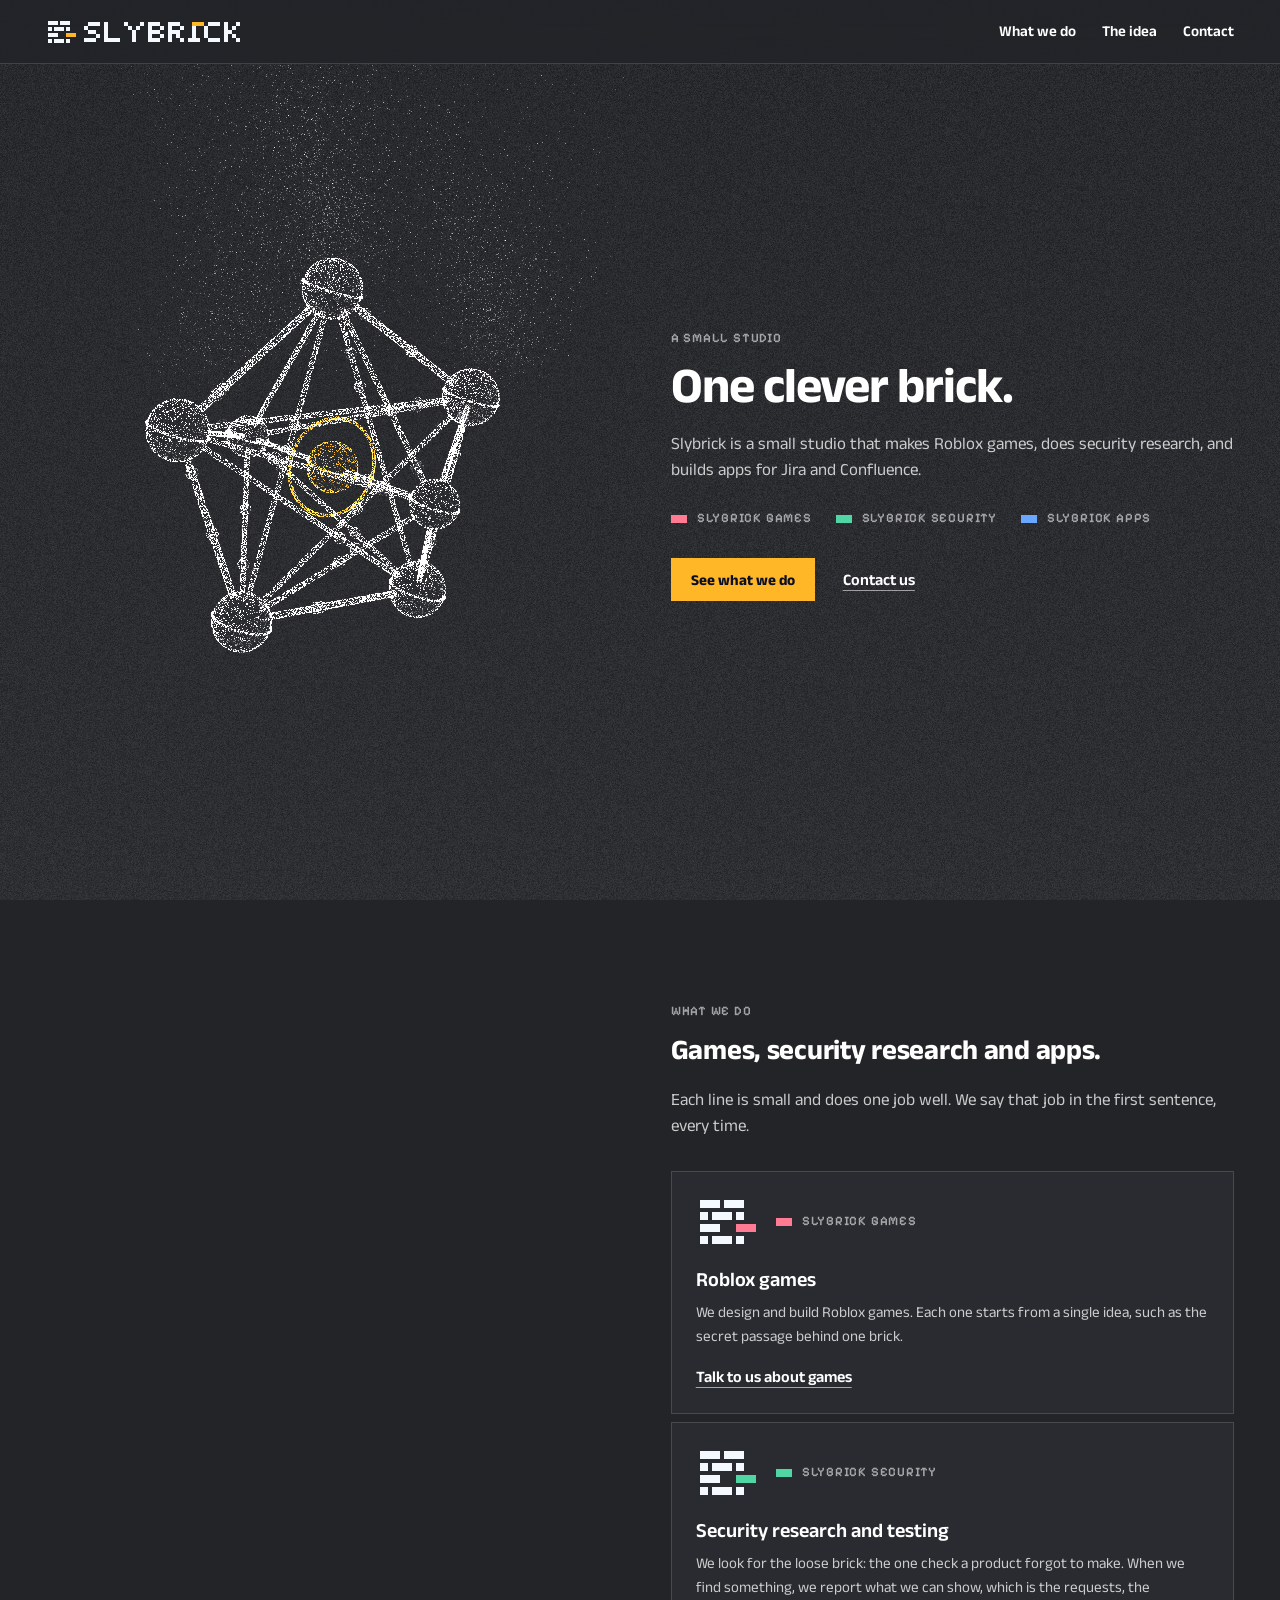
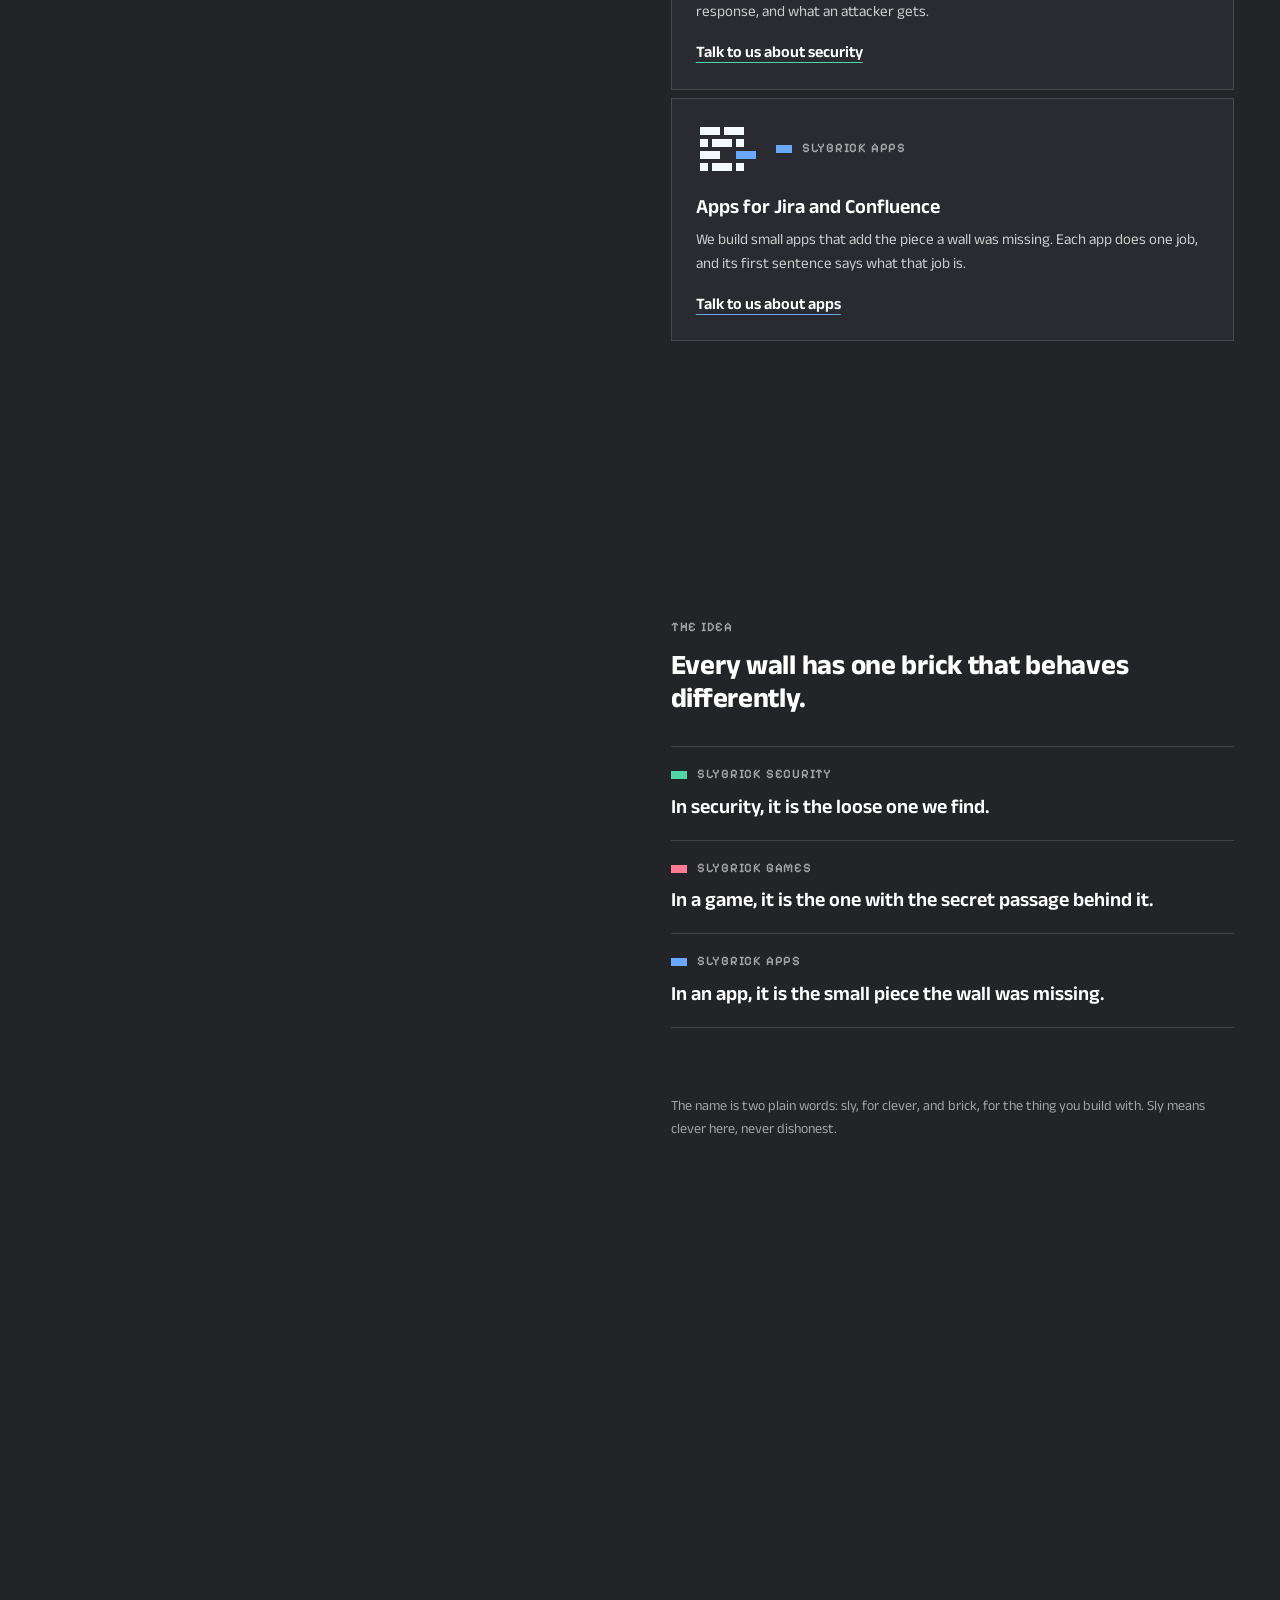
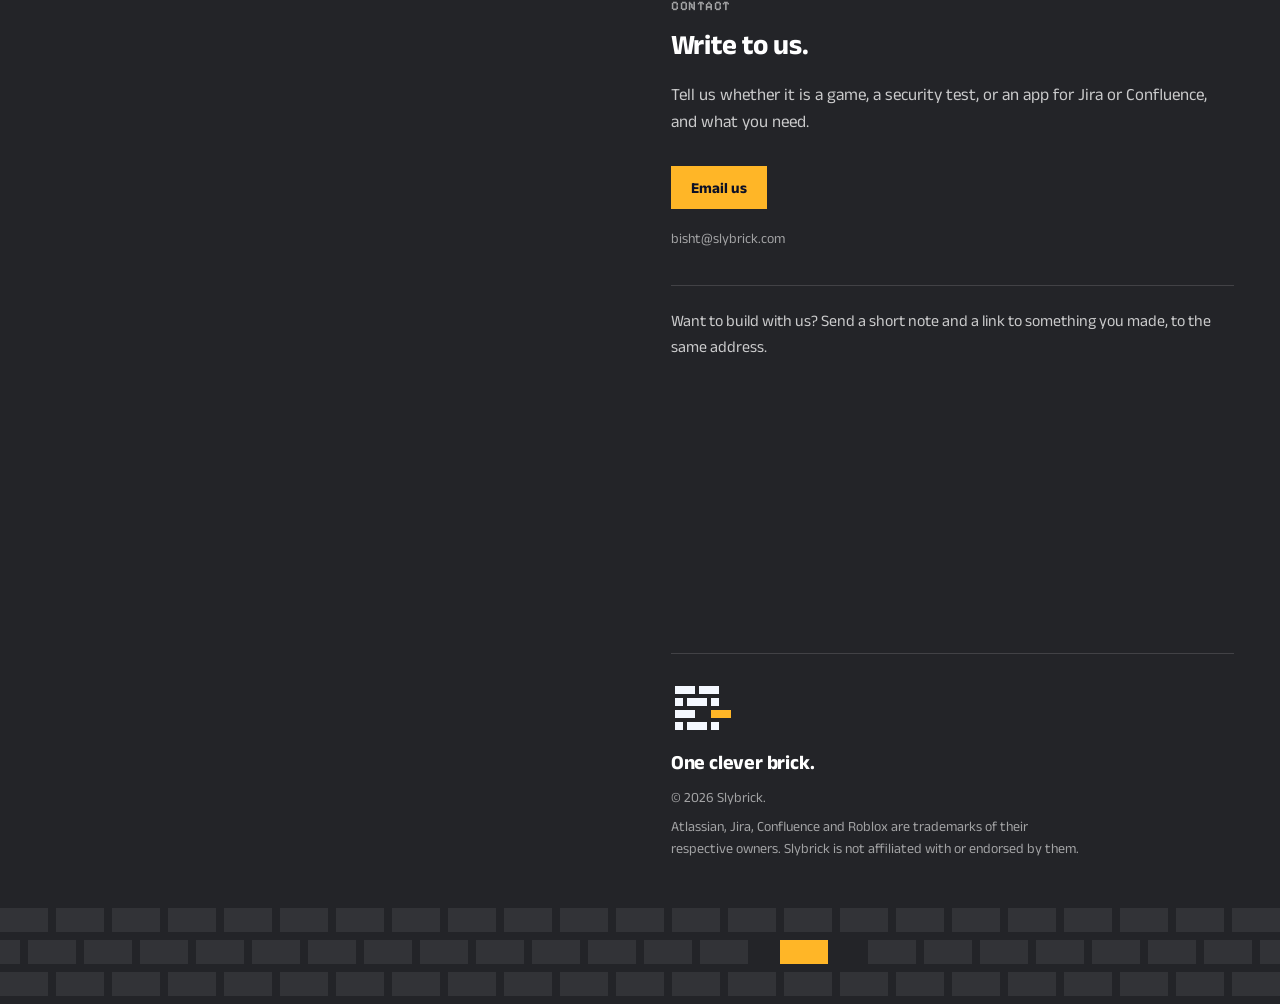
==== index.html @ ec8d8eae "Slybrick site Co-Authored-By: Claude Sonnet 5.5 <noreply@anthropic.com>" ====
<!doctype html>
<html lang="en">
<head>
<meta charset="utf-8">
<meta name="viewport" content="width=device-width, initial-scale=1, viewport-fit=cover">
<title>Slybrick | One clever brick.</title>
<meta name="description" content="Small, clever software: Roblox games, security research, and apps for Jira and Confluence.">
<meta name="theme-color" content="#232428">
<meta name="color-scheme" content="dark">
<meta property="og:type" content="website">
<meta property="og:site_name" content="Slybrick">
<meta property="og:url" content="https://slybrick.com/">
<meta property="og:title" content="Slybrick | One clever brick.">
<meta property="og:description" content="Small, clever software: Roblox games, security research, and apps for Jira and Confluence.">
<meta name="twitter:card" content="summary">
<link rel="canonical" href="https://slybrick.com/">
<link rel="icon" type="image/svg+xml" href="assets/slybrick-favicon.svg">
<link rel="stylesheet" href="site.css">
<script>document.documentElement.className += ' js';</script>
</head>
<body>
<a class="skip" href="#content">Skip to content</a>

<!-- fixed stage: graphite backdrop, the three.js shape (scene.js), film grain -->
<div id="stage" aria-hidden="true"><canvas id="bg"></canvas><canvas id="gl"></canvas><div id="grain"></div></div>

<header class="top">
  <a class="brand" href="#top"><img src="assets/slybrick-lockup-reversed.svg" width="196" height="26" alt="Slybrick"></a>
  <nav aria-label="Main">
    <a href="#what-we-do">What we do</a>
    <a href="#idea">The idea</a>
    <a href="#contact">Contact</a>
  </nav>
</header>

<main id="content">

  <section class="sec hero" id="top" data-accent="marigold" aria-labelledby="h-hero">
    <div class="in">
      <p class="label reveal">A small studio</p>
      <h1 id="h-hero" class="reveal" style="--d:1">One clever brick.</h1>
      <p class="lead reveal" style="--d:2">Slybrick is a small studio that makes Roblox games, does security research, and builds apps for Jira and Confluence.</p>
      <ul class="tags reveal" style="--d:3" aria-label="The three lines">
        <li class="label" style="--c: var(--coral)"><span class="chip"></span>Slybrick Games</li>
        <li class="label" style="--c: var(--mint)"><span class="chip"></span>Slybrick Security</li>
        <li class="label" style="--c: var(--sky)"><span class="chip"></span>Slybrick Apps</li>
      </ul>
      <div class="actions reveal" style="--d:4">
        <a class="btn" href="#what-we-do">See what we do</a>
        <a class="link" href="#contact">Contact us</a>
      </div>
    </div>
  </section>

  <section class="sec" id="what-we-do" data-accent="marigold" aria-labelledby="h-what">
    <div class="in">
      <p class="label reveal">What we do</p>
      <h2 id="h-what" class="reveal" style="--d:1">Games, security research and apps.</h2>
      <p class="lead reveal" style="--d:2">Each line is small and does one job well. We say that job in the first sentence, every time.</p>

      <ul class="lines">
        <li class="card reveal" data-accent="coral" style="--c: var(--coral)">
          <div class="row">
            <svg class="wall" viewBox="0 0 160 130" width="64" height="52" shape-rendering="crispEdges" aria-hidden="true"><path fill="#f4f8ff" d="M10 10h50v20h-50zM70 10h50v20h-50zM10 40h20v20h-20zM40 40h50v20h-50zM100 40h20v20h-20zM10 70h50v20h-50zM10 100h20v20h-20zM40 100h50v20h-50zM100 100h20v20h-20z"/><path style="fill:var(--c)" d="M100 70h50v20h-50z"/></svg>
            <p class="label"><span class="chip"></span>Slybrick Games</p>
          </div>
          <h3>Roblox games</h3>
          <p class="txt">We design and build Roblox games. Each one starts from a single idea, such as the secret passage behind one brick.</p>
          <a class="link" href="mailto:bisht@slybrick.com?subject=Slybrick%20Games">Talk to us about games</a>
        </li>

        <li class="card reveal" data-accent="mint" style="--c: var(--mint); --d:1">
          <div class="row">
            <svg class="wall" viewBox="0 0 160 130" width="64" height="52" shape-rendering="crispEdges" aria-hidden="true"><path fill="#f4f8ff" d="M10 10h50v20h-50zM70 10h50v20h-50zM10 40h20v20h-20zM40 40h50v20h-50zM100 40h20v20h-20zM10 70h50v20h-50zM10 100h20v20h-20zM40 100h50v20h-50zM100 100h20v20h-20z"/><path style="fill:var(--c)" d="M100 70h50v20h-50z"/></svg>
            <p class="label"><span class="chip"></span>Slybrick Security</p>
          </div>
          <h3>Security research and testing</h3>
          <p class="txt">We look for the loose brick: the one check a product forgot to make. When we find something, we report what we can show, which is the requests, the response, and what an attacker gets.</p>
          <a class="link" href="mailto:bisht@slybrick.com?subject=Slybrick%20Security">Talk to us about security</a>
        </li>

        <li class="card reveal" data-accent="sky" style="--c: var(--sky); --d:2">
          <div class="row">
            <svg class="wall" viewBox="0 0 160 130" width="64" height="52" shape-rendering="crispEdges" aria-hidden="true"><path fill="#f4f8ff" d="M10 10h50v20h-50zM70 10h50v20h-50zM10 40h20v20h-20zM40 40h50v20h-50zM100 40h20v20h-20zM10 70h50v20h-50zM10 100h20v20h-20zM40 100h50v20h-50zM100 100h20v20h-20z"/><path style="fill:var(--c)" d="M100 70h50v20h-50z"/></svg>
            <p class="label"><span class="chip"></span>Slybrick Apps</p>
          </div>
          <h3>Apps for Jira and Confluence</h3>
          <p class="txt">We build small apps that add the piece a wall was missing. Each app does one job, and its first sentence says what that job is.</p>
          <a class="link" href="mailto:bisht@slybrick.com?subject=Slybrick%20Apps">Talk to us about apps</a>
        </li>
      </ul>
    </div>
  </section>

  <section class="sec" id="idea" data-accent="marigold" aria-labelledby="h-idea">
    <div class="in">
      <p class="label reveal">The idea</p>
      <h2 id="h-idea" class="reveal" style="--d:1">Every wall has one brick that behaves differently.</h2>

      <ul class="idea">
        <li class="reveal" data-accent="mint" style="--c: var(--mint); --d:2">
          <p class="label"><span class="chip"></span>Slybrick Security</p>
          <p class="big">In security, it is the loose one we find.</p>
        </li>
        <li class="reveal" data-accent="coral" style="--c: var(--coral); --d:3">
          <p class="label"><span class="chip"></span>Slybrick Games</p>
          <p class="big">In a game, it is the one with the secret passage behind it.</p>
        </li>
        <li class="reveal" data-accent="sky" style="--c: var(--sky); --d:4">
          <p class="label"><span class="chip"></span>Slybrick Apps</p>
          <p class="big">In an app, it is the small piece the wall was missing.</p>
        </li>
      </ul>

      <p class="lead reveal">One clever brick. Each thing we ship is small and does one job well.</p>
      <p class="fine reveal">The name is two plain words: sly, for clever, and brick, for the thing you build with. Sly means clever here, never dishonest.</p>
    </div>
  </section>

  <section class="sec" id="contact" data-accent="marigold" aria-labelledby="h-contact">
    <div class="in">
      <p class="label reveal">Contact</p>
      <h2 id="h-contact" class="reveal" style="--d:1">Write to us.</h2>
      <p class="lead reveal" style="--d:2">Tell us whether it is a game, a security test, or an app for Jira or Confluence, and what you need.</p>
      <div class="actions reveal" style="--d:3">
        <a class="btn" href="mailto:bisht@slybrick.com?subject=Hello%20Slybrick">Email us</a>
      </div>
      <p class="mail reveal" style="--d:3">bisht@slybrick.com</p>
      <p class="note reveal">Want to build with us? Send a short note and a link to something you made, to the same address.</p>
    </div>
  </section>

</main>

<footer class="foot">
  <div class="in">
    <img class="mark" src="assets/slybrick-mark-reversed.svg" width="64" height="52" alt="">
    <p class="tag">One clever brick.</p>
    <p class="fine">&copy; 2026 Slybrick.</p>
    <p class="fine">Atlassian, Jira, Confluence and Roblox are trademarks of their respective owners. Slybrick is not affiliated with or endorsed by them.</p>
  </div>
</footer>
<svg id="strip" aria-hidden="true" shape-rendering="crispEdges"></svg>

<!-- three.js r149 (MIT), UMD build vendored in this folder so the site opens straight from disk -->
<script src="three.min.js"></script>
<script src="scene.js"></script>
<script src="site.js"></script>
</body>
</html>
---- site.css ----
/* Slybrick site.
   Graphite ground, grain, particles and reveal motion; Slybrick type, logo, line colours and square corners. */

@font-face { font-family: "Anek Latin"; font-style: normal; font-weight: 400; font-display: swap; src: url("fonts/anek-latin-latin-400-normal.woff2") format("woff2"); }
@font-face { font-family: "Anek Latin"; font-style: normal; font-weight: 600; font-display: swap; src: url("fonts/anek-latin-latin-600-normal.woff2") format("woff2"); }
@font-face { font-family: "Anek Latin"; font-style: normal; font-weight: 700; font-display: swap; src: url("fonts/anek-latin-latin-700-normal.woff2") format("woff2"); }
@font-face { font-family: "Pixelify Sans"; font-style: normal; font-weight: 600; font-display: swap; src: url("fonts/pixelify-sans-latin-600-normal.woff2") format("woff2"); }

:root {
  --ground: #232428;
  --surface: #2a2b30;
  --ink: #fff;
  --ink-soft: rgba(255, 255, 255, .76);
  --ink-dim: rgba(255, 255, 255, .58);
  --line: rgba(255, 255, 255, .14);
  --marigold: #ffb627;      /* the sly brick on a dark ground */
  --coral: #ff7a93;         /* Slybrick Games */
  --mint: #4fd6a4;          /* Slybrick Security */
  --sky: #6aa8ff;           /* Slybrick Apps */
  --on-color: #0c1026;      /* text on any of the four fills, never white */
  --pad: clamp(20px, 3.6vw, 52px);
  --col: clamp(420px, 44vw, 600px);   /* text column; scene.js uses the same numbers to place the shape */
  --head: 64px;
  --display: "Anek Latin", "Segoe UI", system-ui, sans-serif;
  --pixel: "Pixelify Sans", ui-monospace, monospace;
  color-scheme: dark;
  box-sizing: border-box;
}
*, *::before, *::after { box-sizing: inherit; }

html {
  -webkit-text-size-adjust: 100%; text-size-adjust: 100%;
  background: var(--ground);
  scroll-behavior: smooth; scroll-padding-top: var(--head);
  scrollbar-width: thin; scrollbar-color: rgba(255, 255, 255, .22) transparent;
}
body {
  margin: 0; background: var(--ground); color: var(--ink-soft);
  font: 400 16px/1.6 var(--display);
  -webkit-font-smoothing: antialiased; -webkit-tap-highlight-color: transparent;
}
h1, h2, h3, p, ul { margin: 0; }
img, svg { max-width: 100%; }

a:focus-visible, button:focus-visible { outline: 2px solid #fff; outline-offset: 2px; }   /* 2px ink ring, 2px ground gap */

/* ───────── fixed stage: graphite backdrop, three.js canvas, film grain ───────── */
#stage {
  position: fixed; top: 0; left: 0; z-index: 0; width: 100%; height: 100vh; height: 100dvh;
  overflow: hidden; background: var(--ground); -webkit-user-select: none; user-select: none;
}
#stage canvas, #grain { position: absolute; top: 0; left: 0; display: block; }
#bg { z-index: 0; pointer-events: none; }
#gl { z-index: 1; touch-action: pan-y; cursor: grab; }     /* vertical swipe scrolls the page, horizontal drag turns the shape */
#gl.drag { cursor: grabbing; }
#grain { z-index: 2; width: 100%; height: 100%; pointer-events: none; opacity: .07; mix-blend-mode: screen; background-size: 160px 160px; }

/* ───────── header ───────── */
.skip { position: fixed; left: 12px; top: -56px; z-index: 50; background: #fff; color: #111; padding: 10px 14px; font: 600 14px/1 var(--display); text-decoration: none; }
.skip:focus { top: 12px; }

.top {
  position: fixed; top: 0; left: 0; right: 0; z-index: 20; height: var(--head);
  display: flex; align-items: center; justify-content: space-between; gap: 16px; padding: 0 var(--pad);
  background: rgba(35, 36, 40, .93); -webkit-backdrop-filter: blur(12px); backdrop-filter: blur(12px);
  border-bottom: 1px solid var(--line);
}
.brand { display: block; line-height: 0; flex: none; }
.brand img { display: block; width: 196px; height: 26px; }          /* 2 css px per logo pixel */
.top nav { display: flex; gap: 6px 26px; }
.top nav a {
  font: 600 15px/1.2 var(--display); color: var(--ink); text-decoration: none; padding: 8px 0;
  border-bottom: 1px solid transparent; transition: border-color .2s;
}
.top nav a:hover, .top nav a[aria-current="true"] { border-bottom-color: rgba(255, 255, 255, .7); }

/* ───────── sections: text column on the right, the shape lives on the left ───────── */
main { position: relative; z-index: 10; pointer-events: none; }
.sec {
  min-height: 100vh; min-height: 100svh;
  display: flex; align-items: center; justify-content: flex-end;
  padding: calc(var(--head) + 40px) var(--pad) 72px;
}
.in { width: min(var(--col), 100%); pointer-events: auto; }

.label {
  display: flex; align-items: center; gap: 10px;
  font: 600 13px/1.2 var(--pixel); letter-spacing: .06em; text-transform: uppercase; color: var(--ink-dim);
}
.chip { display: inline-block; flex: none; width: 16px; height: 8px; background: var(--c, #fff); }   /* one brick, in the line colour */

h1 { font: 700 clamp(40px, 3.9vw, 56px)/1 var(--display); letter-spacing: -.02em; color: #fff; }
h2 { font: 700 clamp(26px, 2.2vw, 32px)/1.15 var(--display); letter-spacing: -.01em; color: #fff; }
h3 { font: 600 20px/1.3 var(--display); color: #fff; }
.label + h1, .label + h2 { margin-top: 14px; }
.lead { margin-top: 20px; font-size: clamp(17px, 1.3vw, 19px); line-height: 1.55; color: var(--ink-soft); }

.tags { list-style: none; padding: 0; display: flex; flex-wrap: wrap; gap: 12px 24px; margin-top: 28px; }
.actions { display: flex; align-items: center; flex-wrap: wrap; gap: 14px 28px; margin-top: 32px; }

.btn {
  display: inline-block; background: var(--marigold); color: var(--on-color);
  font: 700 15px/1 var(--display); padding: 14px 20px; border-radius: 0; text-decoration: none; transition: background-color .2s;
}
.btn:hover { background: #ffc65c; }
.link {
  color: #fff; font-weight: 600; text-decoration: underline; text-decoration-thickness: 1px; text-underline-offset: 5px;
  text-decoration-color: rgba(255, 255, 255, .55); transition: text-decoration-color .2s;
}
.link:hover { text-decoration-color: #fff; }

/* what we do: three bricks laid flush, one unit (8px) of mortar between */
.lines { list-style: none; padding: 0; margin-top: 32px; display: grid; gap: 8px; }
.card { background: var(--surface); border: 1px solid var(--line); padding: 24px; transition: border-color .25s; }
.card:hover, .card:focus-within { border-color: var(--c); }
.card .row { display: flex; align-items: center; gap: 16px; }
.card .wall { flex: none; display: block; width: 64px; height: 52px; }   /* 4 css px per logo pixel */
.card h3 { margin-top: 18px; }
.card .txt { margin-top: 8px; font-size: 15px; line-height: 1.6; color: var(--ink-soft); }
.card .link { display: inline-block; margin-top: 16px; text-decoration-color: var(--c); }

/* the idea */
.idea { list-style: none; padding: 0; margin-top: 32px; border-top: 1px solid var(--line); }
.idea li { padding: 20px 0; border-bottom: 1px solid var(--line); }
.idea .big { margin-top: 10px; font: 600 20px/1.35 var(--display); color: #fff; }
.idea + .lead { margin-top: 28px; }
.fine { margin-top: 12px; font-size: 14px; line-height: 1.6; color: var(--ink-dim); }

/* contact */
.mail { margin-top: 18px; font-size: 14px; color: var(--ink-dim); -webkit-user-select: text; user-select: text; }
.note { margin-top: 36px; padding-top: 22px; border-top: 1px solid var(--line); }

/* ───────── footer: the wall may bleed off the edge, one brick sits out of line ───────── */
.foot { position: relative; z-index: 10; pointer-events: none; padding: 40px var(--pad) 0; display: flex; justify-content: flex-end; }
.foot .in { padding-top: 28px; border-top: 1px solid var(--line); }
.foot .mark { display: block; width: 64px; height: 52px; }
.foot .tag { margin-top: 16px; font: 700 20px/1.2 var(--display); letter-spacing: -.01em; color: #fff; }
.foot .fine { max-width: 52ch; }
.foot .fine + .fine { margin-top: 6px; }
#strip { position: relative; z-index: 10; display: block; width: 100%; height: 96px; margin-top: 48px; pointer-events: none; }

/* ───────── reveal: fade, rise 14px, un-blur ───────── */
.js .reveal {
  opacity: 0; transform: translateY(14px); filter: blur(6px);
  transition: opacity .8s ease, transform .8s cubic-bezier(.2, .7, .2, 1), filter .8s ease;
  transition-delay: calc(var(--d, 0) * 90ms);
}
.js .reveal.on { opacity: 1; transform: none; filter: none; }
@media (prefers-reduced-motion: reduce) {
  html { scroll-behavior: auto; }
  .js .reveal, .js .reveal.on { opacity: 1; transform: none; filter: none; transition: none; }
  .btn, .link, .card, .top nav a { transition: none; }
}

/* ───────── phones and portrait tablets: shape on top, text in solid panels below ───────── */
@media (max-width: 899px), (max-aspect-ratio: 9/10) {
  .sec { justify-content: center; }
  .in { width: min(640px, 100%); }
  .sec:not(.hero) .in { background: rgba(38, 39, 43, .95); border: 1px solid var(--line); padding: 28px 22px; }
  .hero { align-items: flex-end; padding-bottom: 7vh; }
  .foot { justify-content: center; }
  .foot .in { width: min(640px, 100%); }
  .top nav { gap: 6px 20px; }
  .top nav a { font-size: 14px; }
}
@media (max-width: 560px) {
  .top nav a:not([href="#contact"]) { display: none; }     /* the lockup stays at its whole-multiple size; one link fits beside it */
}
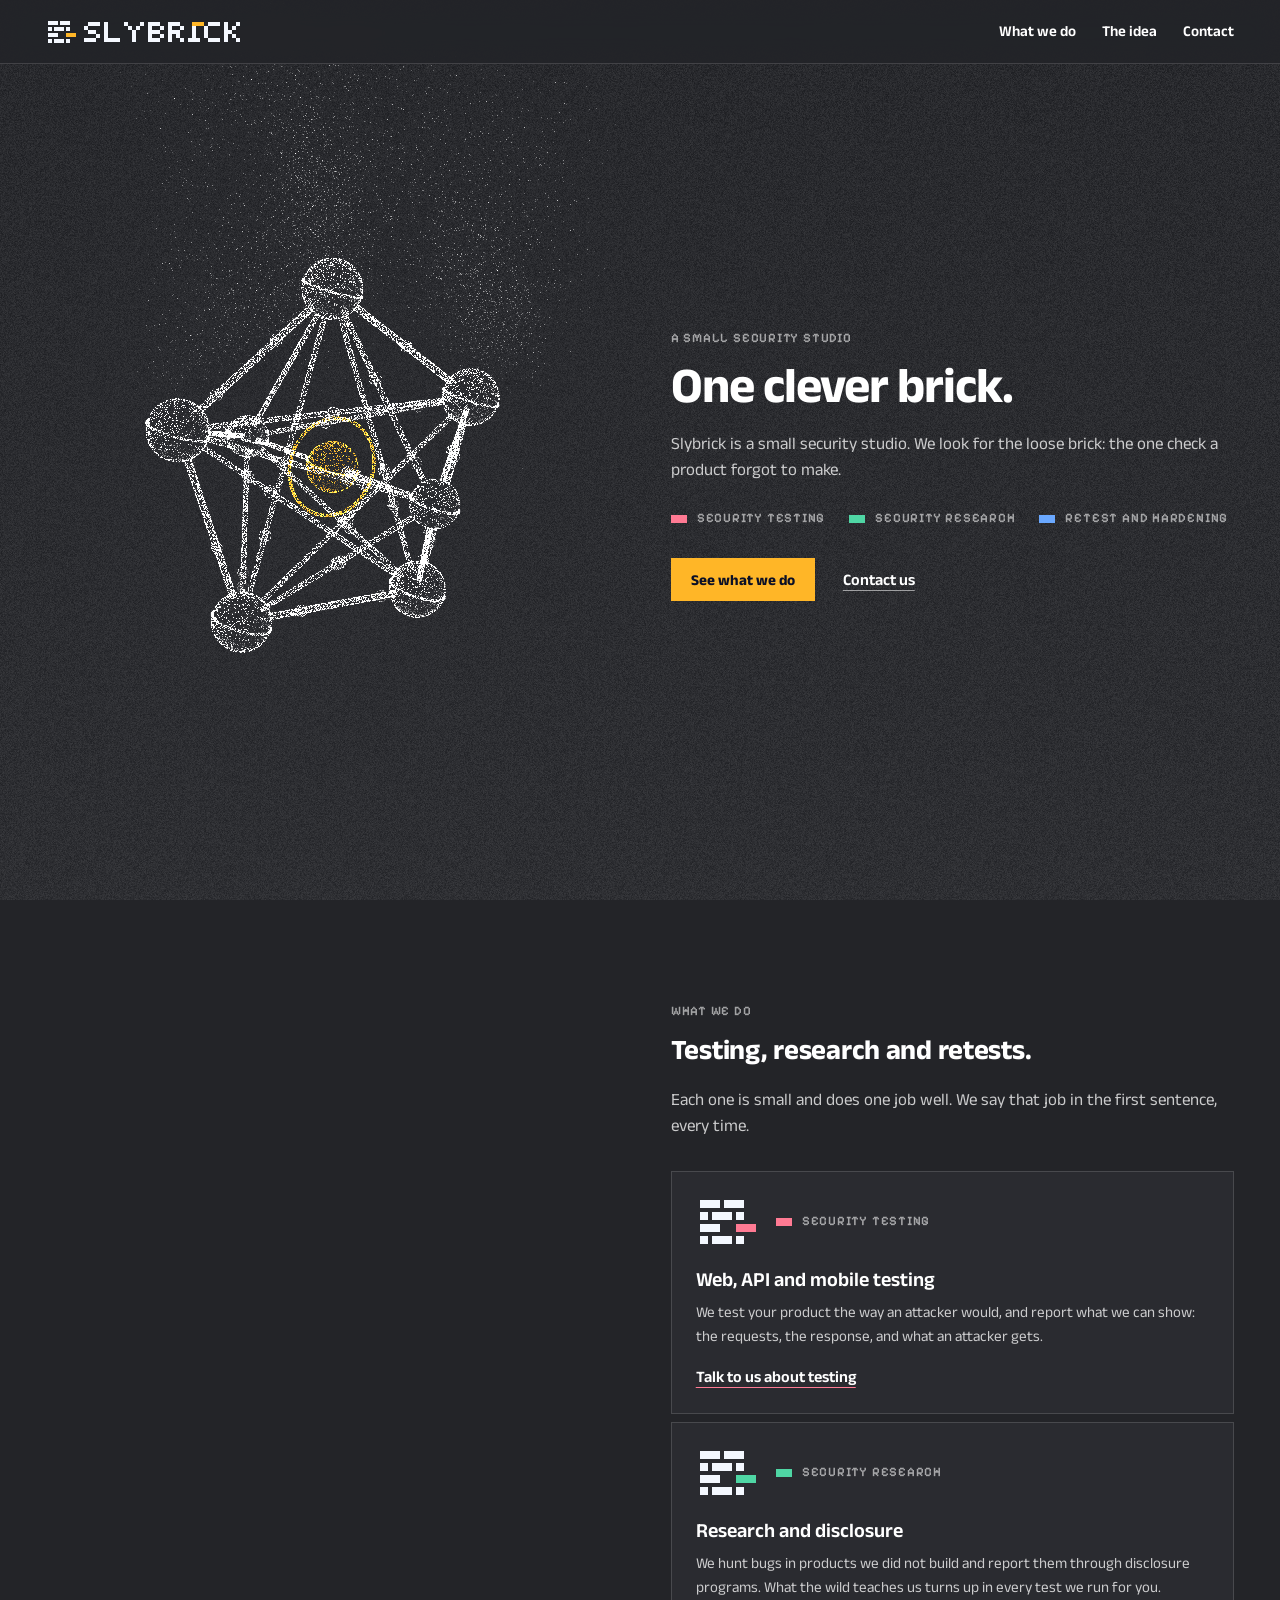
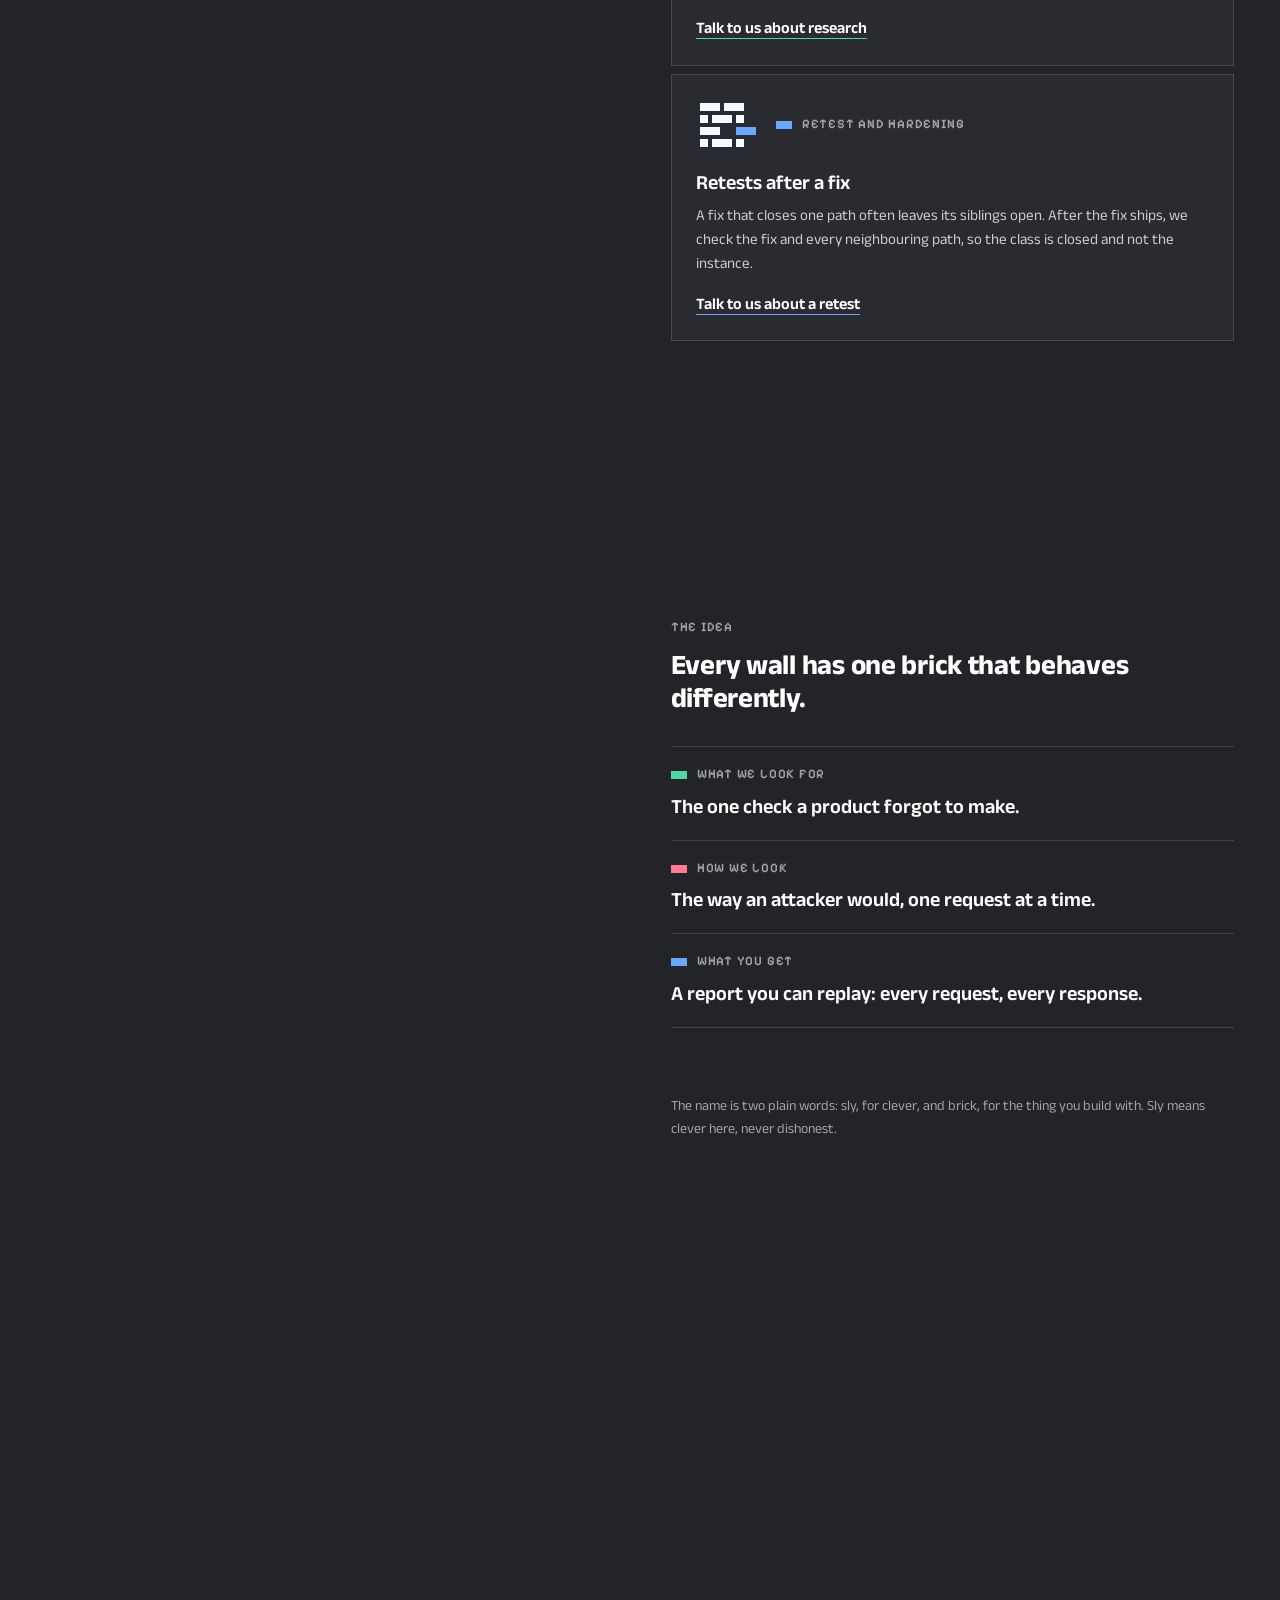
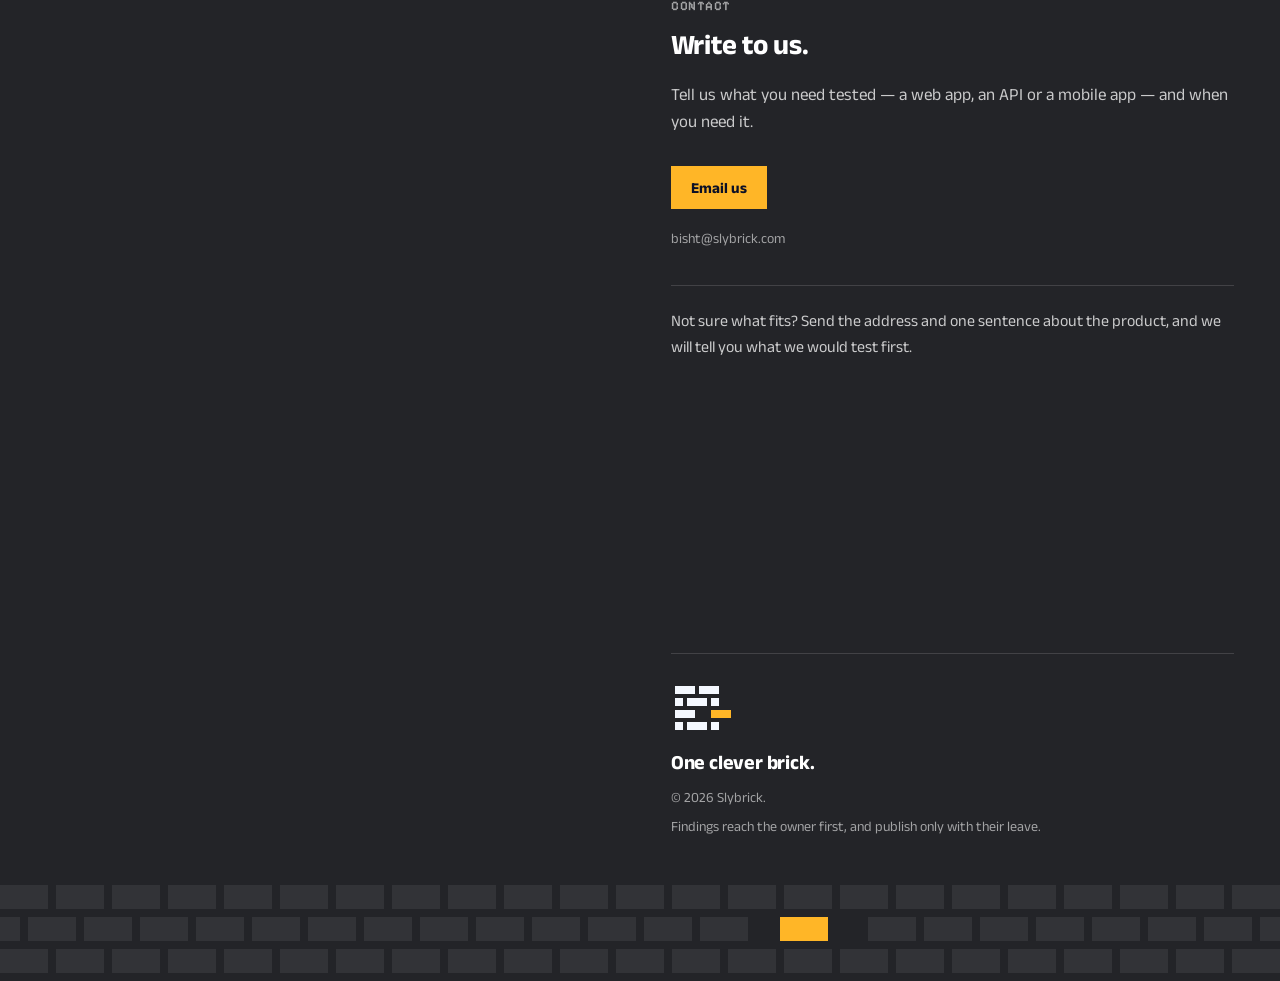
==== commit 30e8e5fc: "Security-only copy: drop the Games and Apps lines Co-Authored-By: Claude Opus 5 <noreply@anthropic.c" ====
--- a/index.html
+++ b/index.html
@@ -4,14 +4,14 @@
 <meta charset="utf-8">
 <meta name="viewport" content="width=device-width, initial-scale=1, viewport-fit=cover">
 <title>Slybrick | One clever brick.</title>
-<meta name="description" content="Small, clever software: Roblox games, security research, and apps for Jira and Confluence.">
+<meta name="description" content="Small, clever security studio: web, API and mobile testing, research, and retests after a fix.">
 <meta name="theme-color" content="#232428">
 <meta name="color-scheme" content="dark">
 <meta property="og:type" content="website">
 <meta property="og:site_name" content="Slybrick">
 <meta property="og:url" content="https://slybrick.com/">
 <meta property="og:title" content="Slybrick | One clever brick.">
-<meta property="og:description" content="Small, clever software: Roblox games, security research, and apps for Jira and Confluence.">
+<meta property="og:description" content="Small, clever security studio: web, API and mobile testing, research, and retests after a fix.">
 <meta name="twitter:card" content="summary">
 <link rel="canonical" href="https://slybrick.com/">
 <link rel="icon" type="image/svg+xml" href="assets/slybrick-favicon.svg">
@@ -37,13 +37,13 @@
 
   <section class="sec hero" id="top" data-accent="marigold" aria-labelledby="h-hero">
     <div class="in">
-      <p class="label reveal">A small studio</p>
+      <p class="label reveal">A small security studio</p>
       <h1 id="h-hero" class="reveal" style="--d:1">One clever brick.</h1>
-      <p class="lead reveal" style="--d:2">Slybrick is a small studio that makes Roblox games, does security research, and builds apps for Jira and Confluence.</p>
-      <ul class="tags reveal" style="--d:3" aria-label="The three lines">
-        <li class="label" style="--c: var(--coral)"><span class="chip"></span>Slybrick Games</li>
-        <li class="label" style="--c: var(--mint)"><span class="chip"></span>Slybrick Security</li>
-        <li class="label" style="--c: var(--sky)"><span class="chip"></span>Slybrick Apps</li>
+      <p class="lead reveal" style="--d:2">Slybrick is a small security studio. We look for the loose brick: the one check a product forgot to make.</p>
+      <ul class="tags reveal" style="--d:3" aria-label="What we do">
+        <li class="label" style="--c: var(--coral)"><span class="chip"></span>Security testing</li>
+        <li class="label" style="--c: var(--mint)"><span class="chip"></span>Security research</li>
+        <li class="label" style="--c: var(--sky)"><span class="chip"></span>Retest and hardening</li>
       </ul>
       <div class="actions reveal" style="--d:4">
         <a class="btn" href="#what-we-do">See what we do</a>
@@ -55,38 +55,38 @@
   <section class="sec" id="what-we-do" data-accent="marigold" aria-labelledby="h-what">
     <div class="in">
       <p class="label reveal">What we do</p>
-      <h2 id="h-what" class="reveal" style="--d:1">Games, security research and apps.</h2>
-      <p class="lead reveal" style="--d:2">Each line is small and does one job well. We say that job in the first sentence, every time.</p>
+      <h2 id="h-what" class="reveal" style="--d:1">Testing, research and retests.</h2>
+      <p class="lead reveal" style="--d:2">Each one is small and does one job well. We say that job in the first sentence, every time.</p>
 
       <ul class="lines">
         <li class="card reveal" data-accent="coral" style="--c: var(--coral)">
           <div class="row">
             <svg class="wall" viewBox="0 0 160 130" width="64" height="52" shape-rendering="crispEdges" aria-hidden="true"><path fill="#f4f8ff" d="M10 10h50v20h-50zM70 10h50v20h-50zM10 40h20v20h-20zM40 40h50v20h-50zM100 40h20v20h-20zM10 70h50v20h-50zM10 100h20v20h-20zM40 100h50v20h-50zM100 100h20v20h-20z"/><path style="fill:var(--c)" d="M100 70h50v20h-50z"/></svg>
-            <p class="label"><span class="chip"></span>Slybrick Games</p>
+            <p class="label"><span class="chip"></span>Security testing</p>
           </div>
-          <h3>Roblox games</h3>
-          <p class="txt">We design and build Roblox games. Each one starts from a single idea, such as the secret passage behind one brick.</p>
-          <a class="link" href="mailto:bisht@slybrick.com?subject=Slybrick%20Games">Talk to us about games</a>
+          <h3>Web, API and mobile testing</h3>
+          <p class="txt">We test your product the way an attacker would, and report what we can show: the requests, the response, and what an attacker gets.</p>
+          <a class="link" href="mailto:bisht@slybrick.com?subject=Security%20testing">Talk to us about testing</a>
         </li>
 
         <li class="card reveal" data-accent="mint" style="--c: var(--mint); --d:1">
           <div class="row">
             <svg class="wall" viewBox="0 0 160 130" width="64" height="52" shape-rendering="crispEdges" aria-hidden="true"><path fill="#f4f8ff" d="M10 10h50v20h-50zM70 10h50v20h-50zM10 40h20v20h-20zM40 40h50v20h-50zM100 40h20v20h-20zM10 70h50v20h-50zM10 100h20v20h-20zM40 100h50v20h-50zM100 100h20v20h-20z"/><path style="fill:var(--c)" d="M100 70h50v20h-50z"/></svg>
-            <p class="label"><span class="chip"></span>Slybrick Security</p>
+            <p class="label"><span class="chip"></span>Security research</p>
           </div>
-          <h3>Security research and testing</h3>
-          <p class="txt">We look for the loose brick: the one check a product forgot to make. When we find something, we report what we can show, which is the requests, the response, and what an attacker gets.</p>
-          <a class="link" href="mailto:bisht@slybrick.com?subject=Slybrick%20Security">Talk to us about security</a>
+          <h3>Research and disclosure</h3>
+          <p class="txt">We hunt bugs in products we did not build and report them through disclosure programs. What the wild teaches us turns up in every test we run for you.</p>
+          <a class="link" href="mailto:bisht@slybrick.com?subject=Security%20research">Talk to us about research</a>
         </li>
 
         <li class="card reveal" data-accent="sky" style="--c: var(--sky); --d:2">
           <div class="row">
             <svg class="wall" viewBox="0 0 160 130" width="64" height="52" shape-rendering="crispEdges" aria-hidden="true"><path fill="#f4f8ff" d="M10 10h50v20h-50zM70 10h50v20h-50zM10 40h20v20h-20zM40 40h50v20h-50zM100 40h20v20h-20zM10 70h50v20h-50zM10 100h20v20h-20zM40 100h50v20h-50zM100 100h20v20h-20z"/><path style="fill:var(--c)" d="M100 70h50v20h-50z"/></svg>
-            <p class="label"><span class="chip"></span>Slybrick Apps</p>
+            <p class="label"><span class="chip"></span>Retest and hardening</p>
           </div>
-          <h3>Apps for Jira and Confluence</h3>
-          <p class="txt">We build small apps that add the piece a wall was missing. Each app does one job, and its first sentence says what that job is.</p>
-          <a class="link" href="mailto:bisht@slybrick.com?subject=Slybrick%20Apps">Talk to us about apps</a>
+          <h3>Retests after a fix</h3>
+          <p class="txt">A fix that closes one path often leaves its siblings open. After the fix ships, we check the fix and every neighbouring path, so the class is closed and not the instance.</p>
+          <a class="link" href="mailto:bisht@slybrick.com?subject=Retest%20after%20a%20fix">Talk to us about a retest</a>
         </li>
       </ul>
     </div>
@@ -99,20 +99,20 @@
 
       <ul class="idea">
         <li class="reveal" data-accent="mint" style="--c: var(--mint); --d:2">
-          <p class="label"><span class="chip"></span>Slybrick Security</p>
-          <p class="big">In security, it is the loose one we find.</p>
+          <p class="label"><span class="chip"></span>What we look for</p>
+          <p class="big">The one check a product forgot to make.</p>
         </li>
         <li class="reveal" data-accent="coral" style="--c: var(--coral); --d:3">
-          <p class="label"><span class="chip"></span>Slybrick Games</p>
-          <p class="big">In a game, it is the one with the secret passage behind it.</p>
+          <p class="label"><span class="chip"></span>How we look</p>
+          <p class="big">The way an attacker would, one request at a time.</p>
         </li>
         <li class="reveal" data-accent="sky" style="--c: var(--sky); --d:4">
-          <p class="label"><span class="chip"></span>Slybrick Apps</p>
-          <p class="big">In an app, it is the small piece the wall was missing.</p>
+          <p class="label"><span class="chip"></span>What you get</p>
+          <p class="big">A report you can replay: every request, every response.</p>
         </li>
       </ul>
 
-      <p class="lead reveal">One clever brick. Each thing we ship is small and does one job well.</p>
+      <p class="lead reveal">One clever brick. Each test we run is small and does one job well.</p>
       <p class="fine reveal">The name is two plain words: sly, for clever, and brick, for the thing you build with. Sly means clever here, never dishonest.</p>
     </div>
   </section>
@@ -121,12 +121,12 @@
     <div class="in">
       <p class="label reveal">Contact</p>
       <h2 id="h-contact" class="reveal" style="--d:1">Write to us.</h2>
-      <p class="lead reveal" style="--d:2">Tell us whether it is a game, a security test, or an app for Jira or Confluence, and what you need.</p>
+      <p class="lead reveal" style="--d:2">Tell us what you need tested — a web app, an API or a mobile app — and when you need it.</p>
       <div class="actions reveal" style="--d:3">
-        <a class="btn" href="mailto:bisht@slybrick.com?subject=Hello%20Slybrick">Email us</a>
+        <a class="btn" href="mailto:bisht@slybrick.com?subject=Security%20test">Email us</a>
       </div>
       <p class="mail reveal" style="--d:3">bisht@slybrick.com</p>
-      <p class="note reveal">Want to build with us? Send a short note and a link to something you made, to the same address.</p>
+      <p class="note reveal">Not sure what fits? Send the address and one sentence about the product, and we will tell you what we would test first.</p>
     </div>
   </section>
 
@@ -137,7 +137,7 @@
     <img class="mark" src="assets/slybrick-mark-reversed.svg" width="64" height="52" alt="">
     <p class="tag">One clever brick.</p>
     <p class="fine">&copy; 2026 Slybrick.</p>
-    <p class="fine">Atlassian, Jira, Confluence and Roblox are trademarks of their respective owners. Slybrick is not affiliated with or endorsed by them.</p>
+    <p class="fine">Findings reach the owner first, and publish only with their leave.</p>
   </div>
 </footer>
 <svg id="strip" aria-hidden="true" shape-rendering="crispEdges"></svg>
--- a/site.css
+++ b/site.css
@@ -14,9 +14,9 @@
   --ink-dim: rgba(255, 255, 255, .58);
   --line: rgba(255, 255, 255, .14);
   --marigold: #ffb627;      /* the sly brick on a dark ground */
-  --coral: #ff7a93;         /* Slybrick Games */
-  --mint: #4fd6a4;          /* Slybrick Security */
-  --sky: #6aa8ff;           /* Slybrick Apps */
+  --coral: #ff7a93;         /* Security testing */
+  --mint: #4fd6a4;          /* Security research */
+  --sky: #6aa8ff;           /* Retest and hardening */
   --on-color: #0c1026;      /* text on any of the four fills, never white */
   --pad: clamp(20px, 3.6vw, 52px);
   --col: clamp(420px, 44vw, 600px);   /* text column; scene.js uses the same numbers to place the shape */
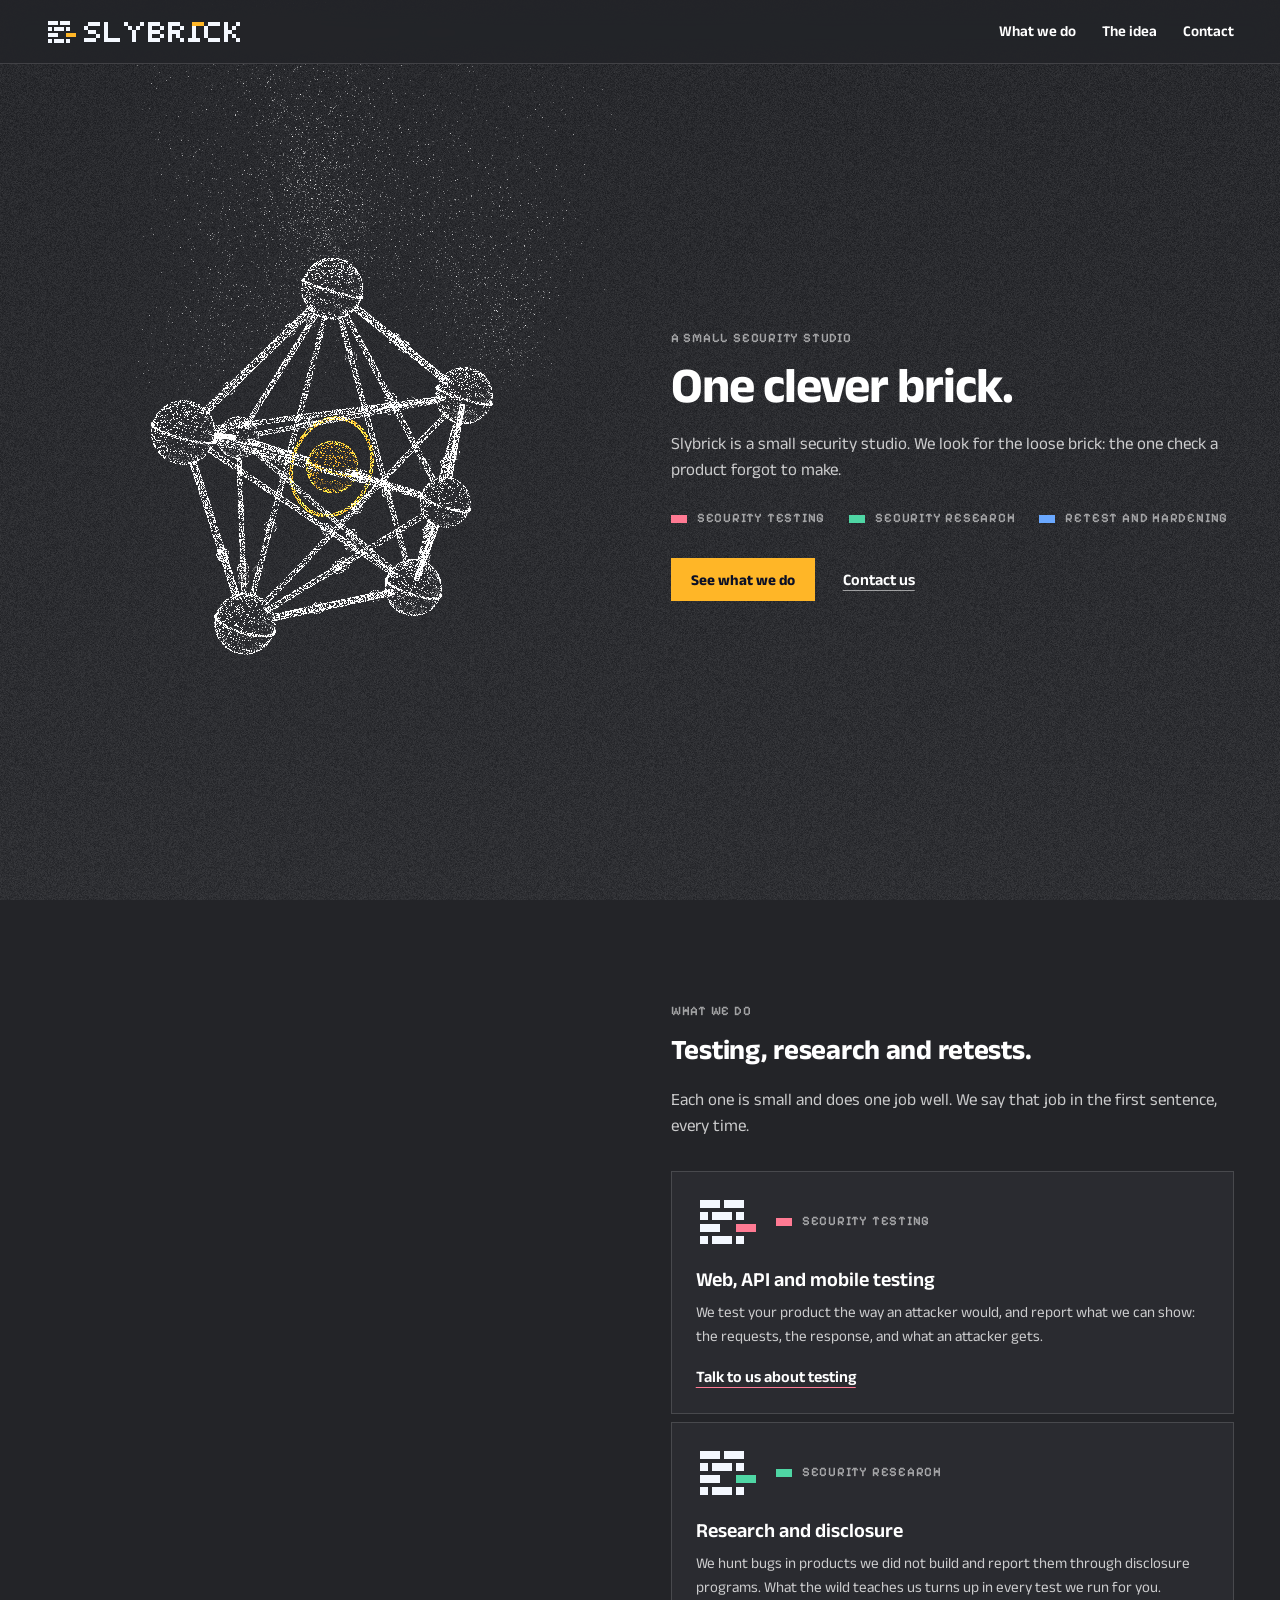
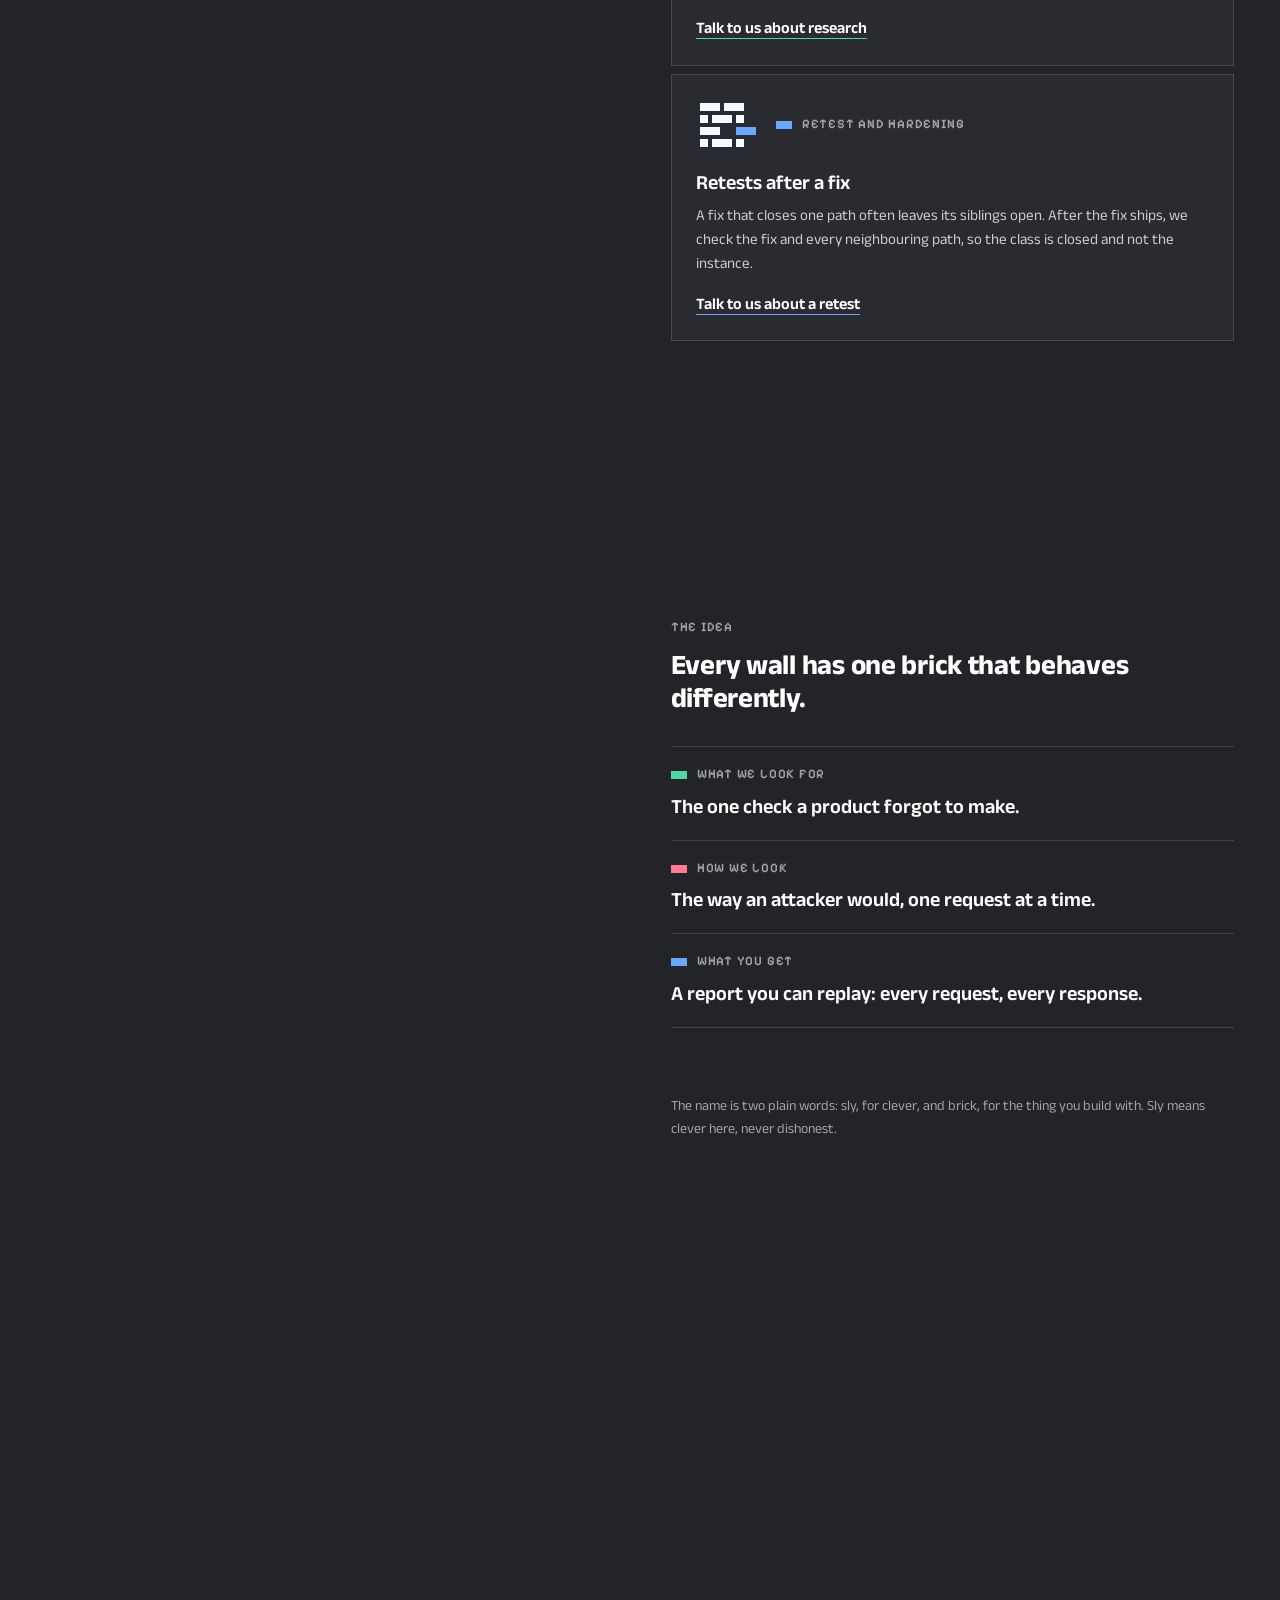
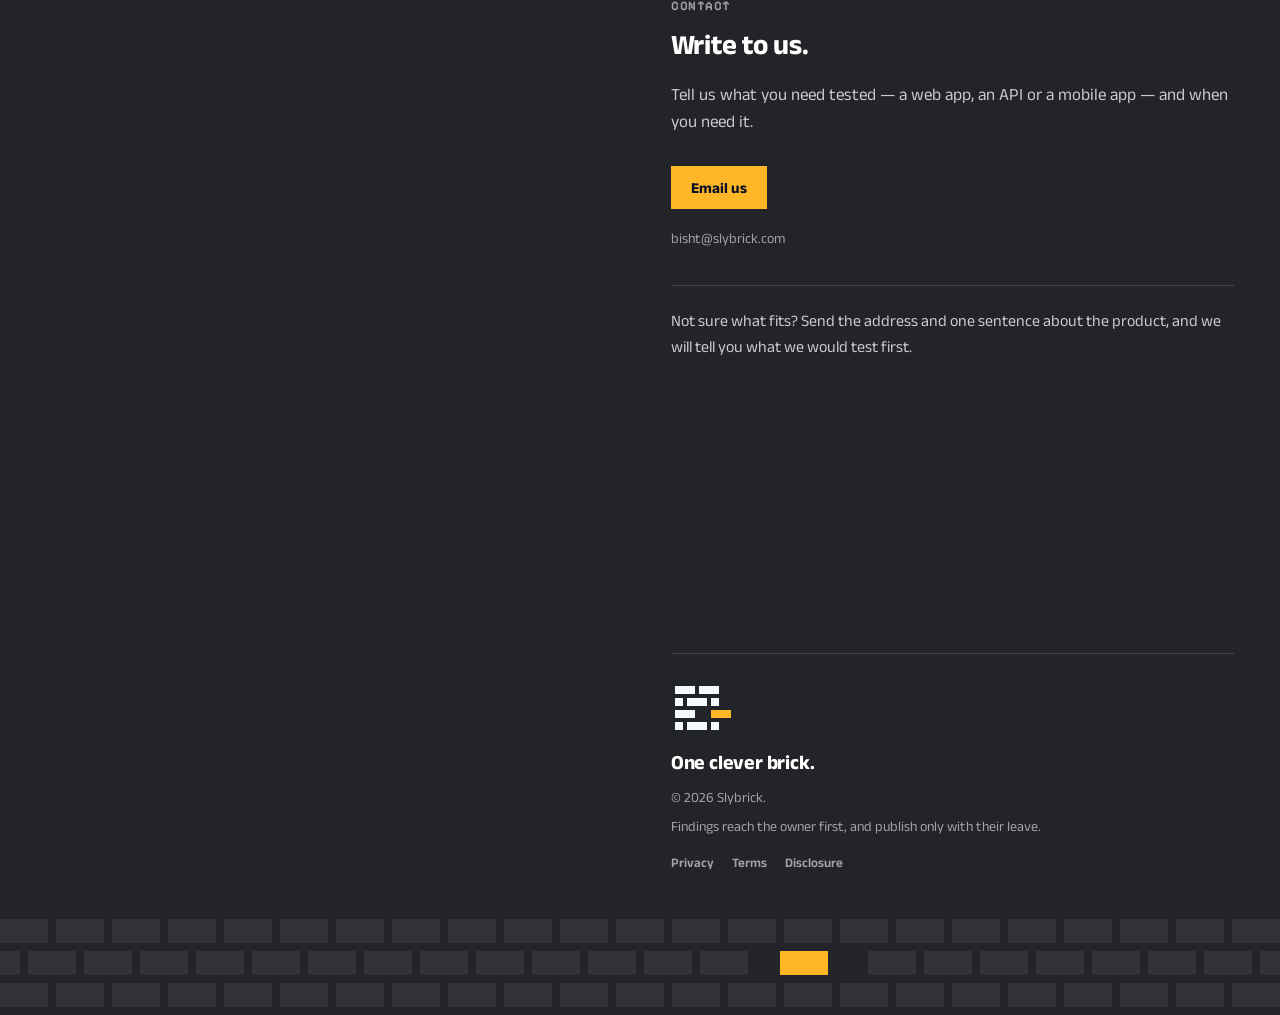
==== commit 397fc4cf: "Add privacy, terms, disclosure pages and security.txt Co-Authored-By: Claude Opus 5 <noreply@anthrop" ====
--- a/index.html
+++ b/index.html
@@ -138,6 +138,11 @@
     <p class="tag">One clever brick.</p>
     <p class="fine">&copy; 2026 Slybrick.</p>
     <p class="fine">Findings reach the owner first, and publish only with their leave.</p>
+    <nav class="legal" aria-label="Legal">
+      <a href="./privacy.html">Privacy</a>
+      <a href="./terms.html">Terms</a>
+      <a href="./disclosure.html">Disclosure</a>
+    </nav>
   </div>
 </footer>
 <svg id="strip" aria-hidden="true" shape-rendering="crispEdges"></svg>
--- a/site.css
+++ b/site.css
@@ -166,3 +166,21 @@
 @media (max-width: 560px) {
   .top nav a:not([href="#contact"]) { display: none; }     /* the lockup stays at its whole-multiple size; one link fits beside it */
 }
+
+/* ───────── footer policy links ───────── */
+.foot .legal { display: flex; flex-wrap: wrap; gap: 8px 18px; margin-top: 18px; }
+.foot .legal a { font: 600 13px/1.2 var(--display); color: var(--ink-dim); text-decoration: none; }
+.foot .legal a:hover, .foot .legal a:focus-visible { color: #fff; text-decoration: underline; text-underline-offset: 4px; }
+
+/* ───────── document pages (privacy, terms, disclosure): same theme, plain article, no scene ───────── */
+.doc { max-width: 680px; margin: 0 auto; padding: calc(var(--head) + 48px) var(--pad) 88px; }
+.doc h1 { font-size: clamp(30px, 3vw, 40px); margin-top: 14px; }
+.doc .meta { margin-top: 10px; font-size: 14px; color: var(--ink-dim); }
+.doc h2 { margin-top: 36px; }
+.doc p { margin-top: 14px; }
+.doc ul { margin: 14px 0 0; padding-left: 20px; }
+.doc li { margin-top: 8px; }
+.doc a { color: #fff; }
+.doc .home { display: inline-block; margin-bottom: 26px; font: 600 14px/1.2 var(--display); color: var(--ink-dim); text-decoration: none; }
+.doc .home:hover, .doc .home:focus-visible { color: #fff; }
+.doc:focus-within { outline: none; }
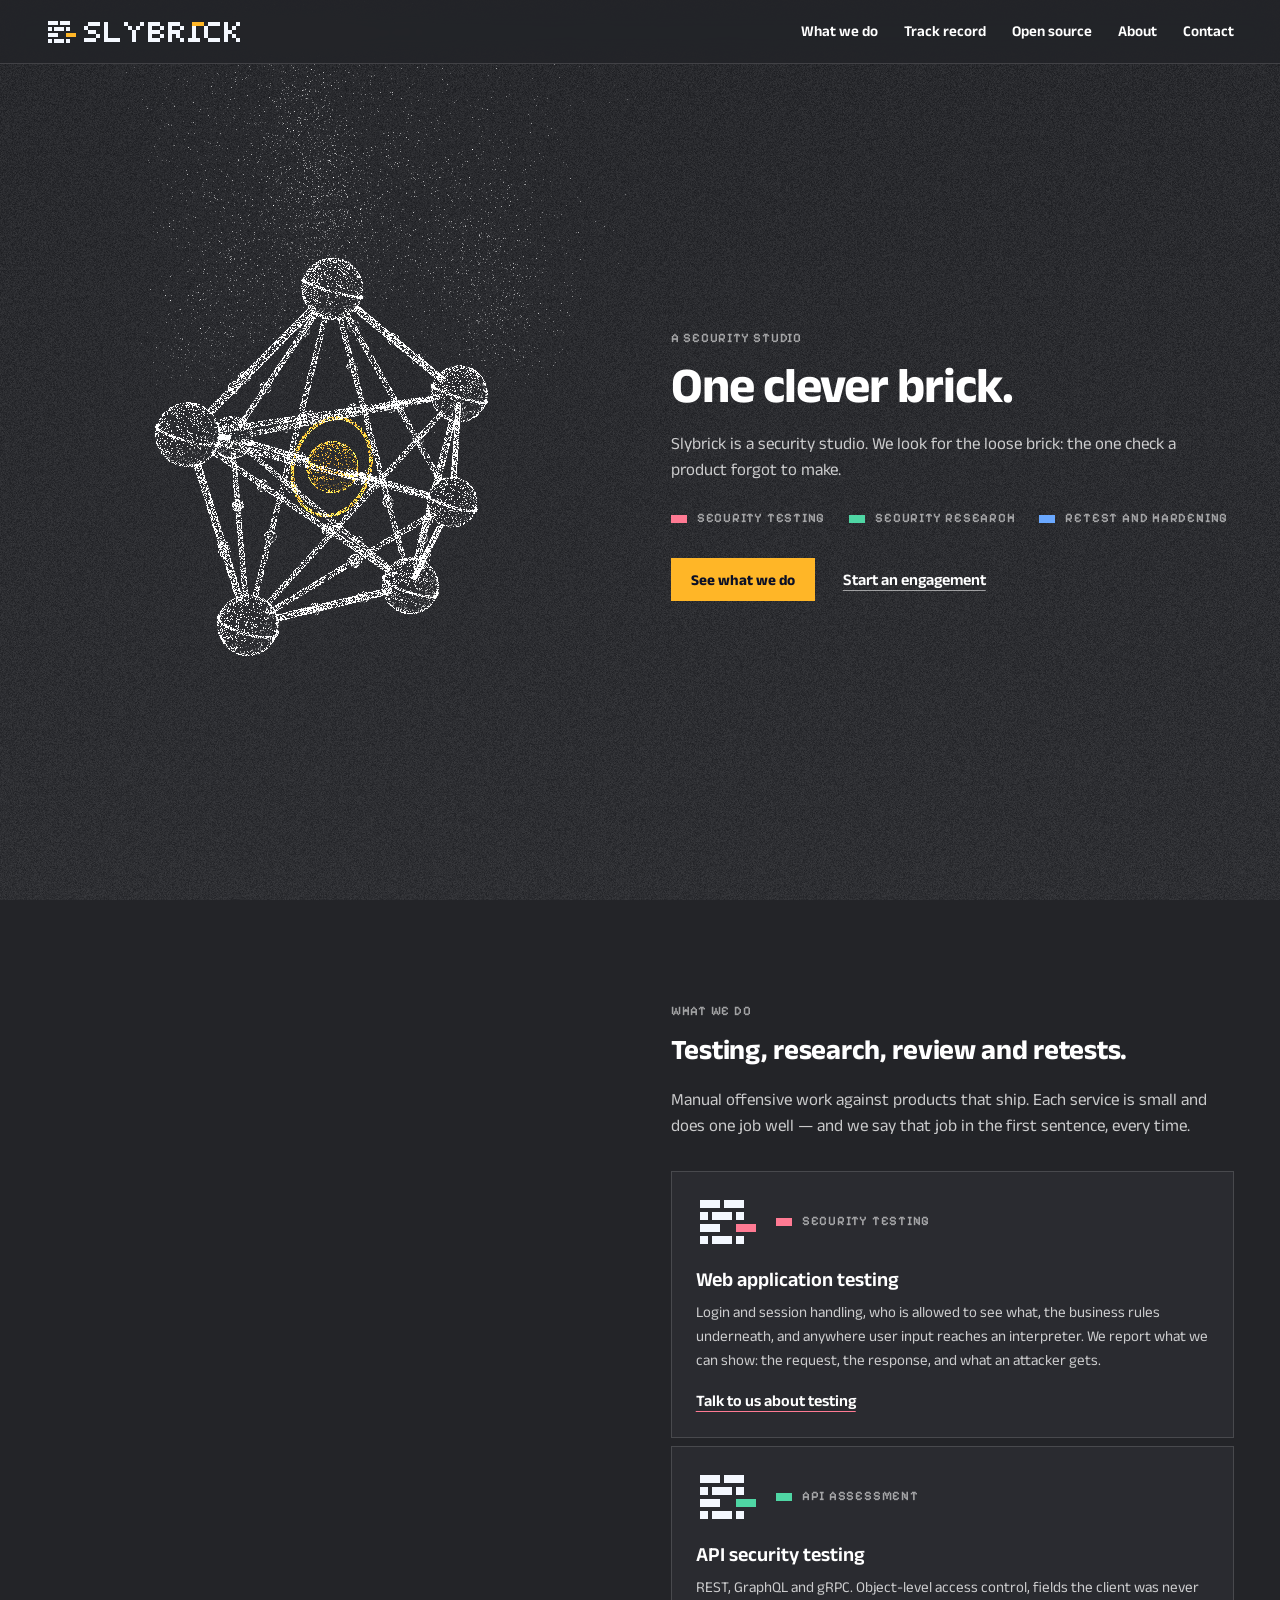
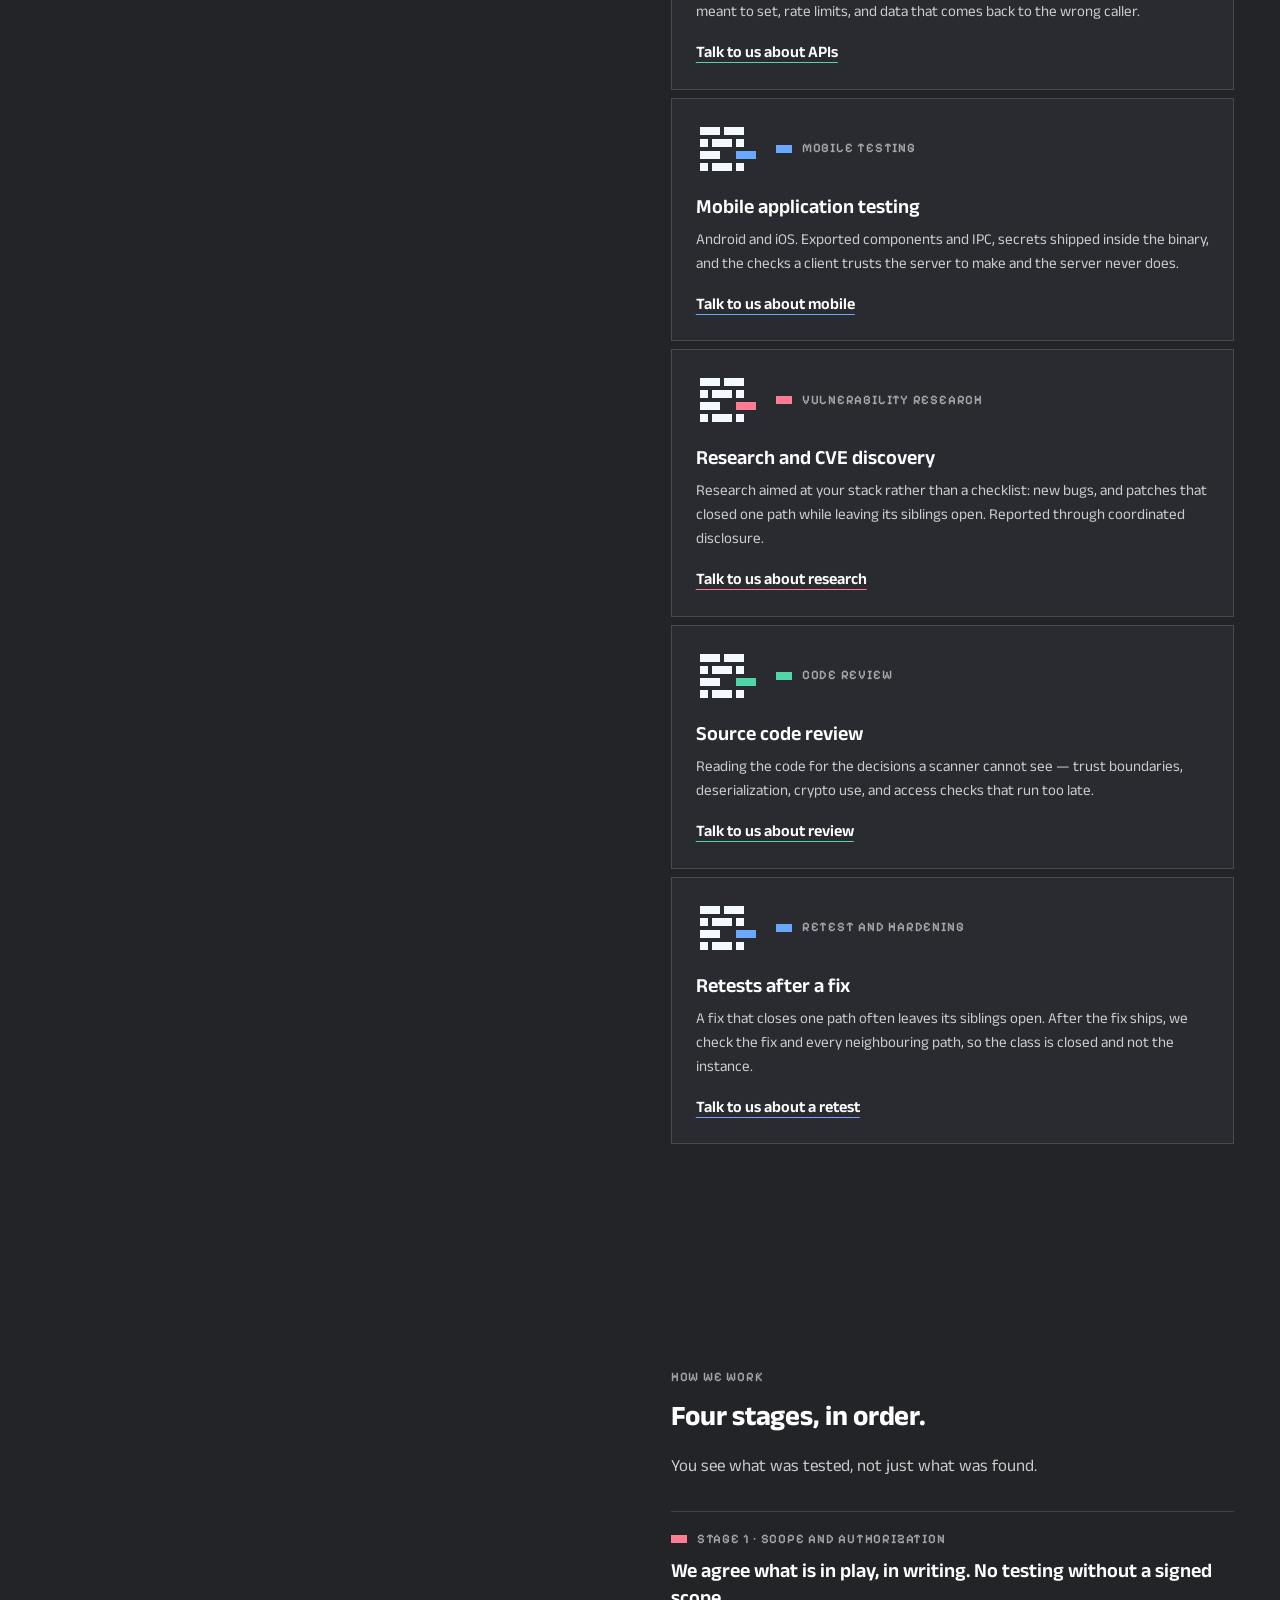
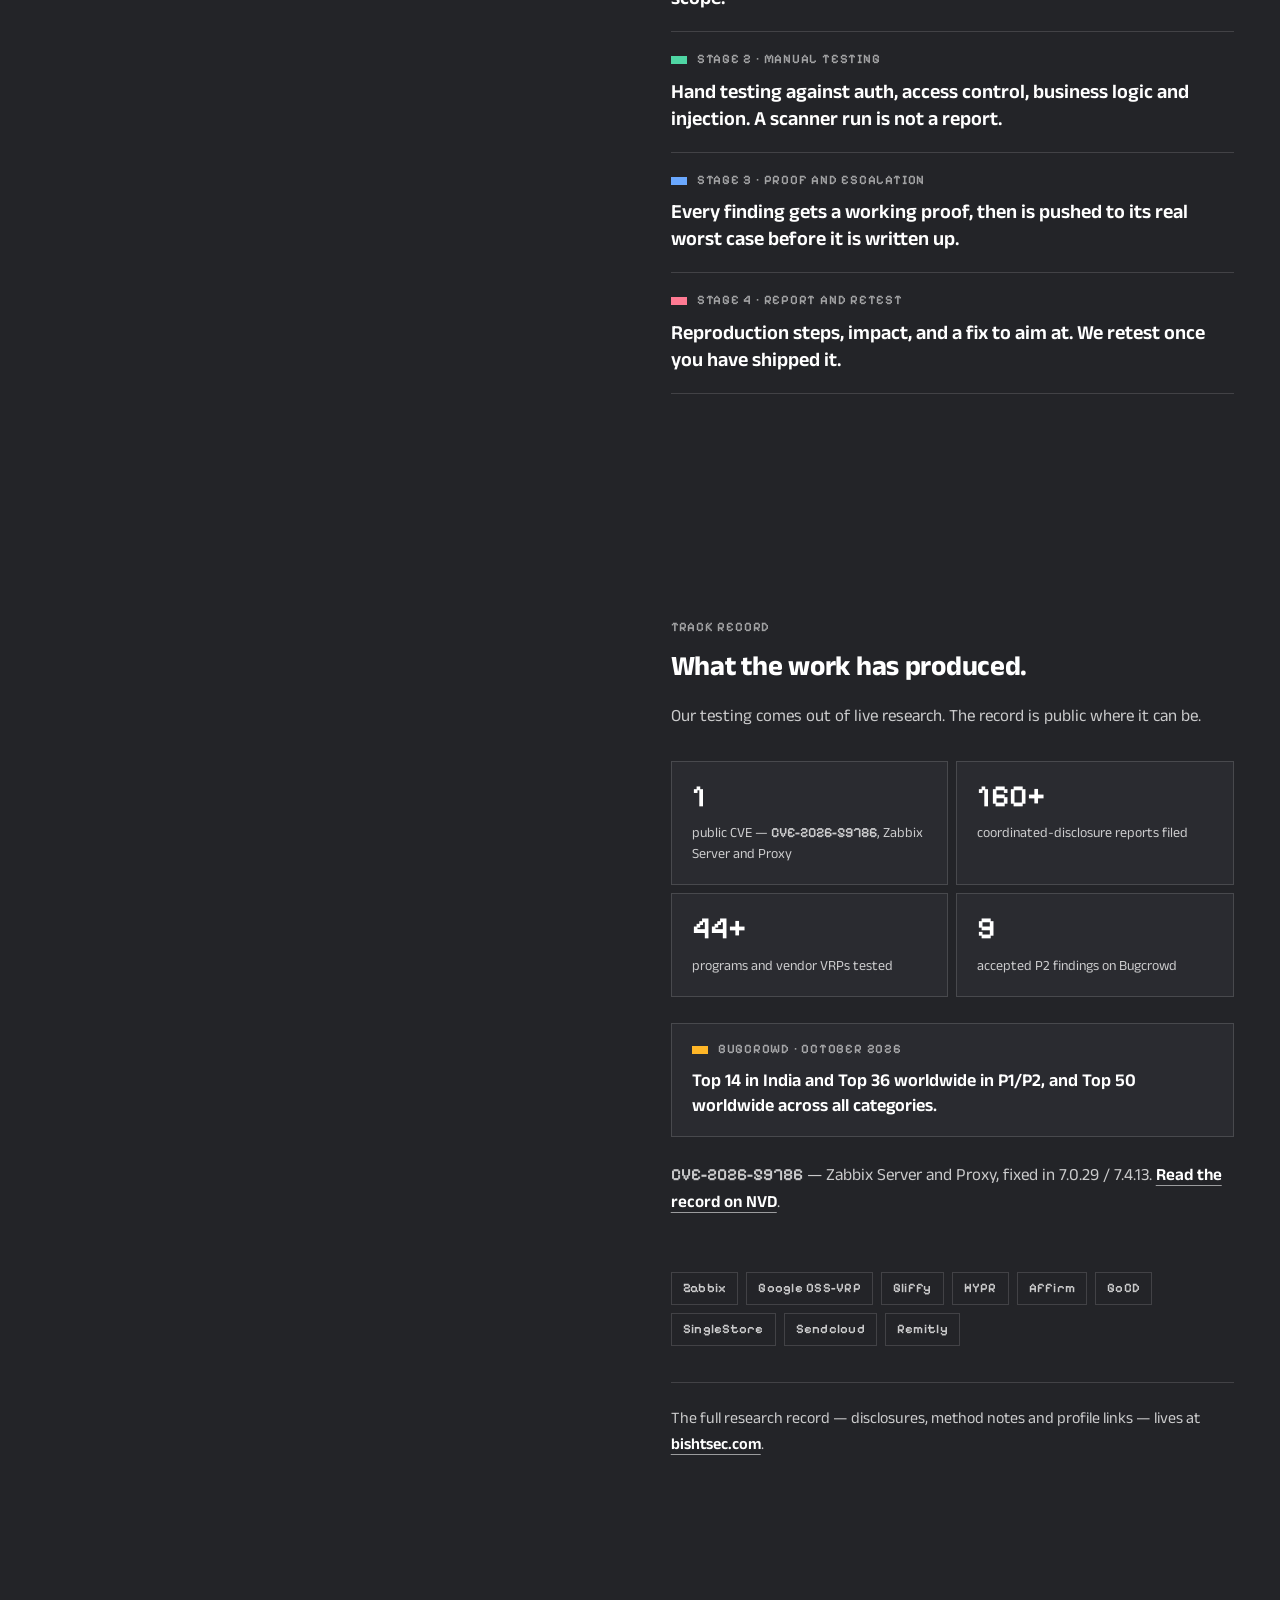
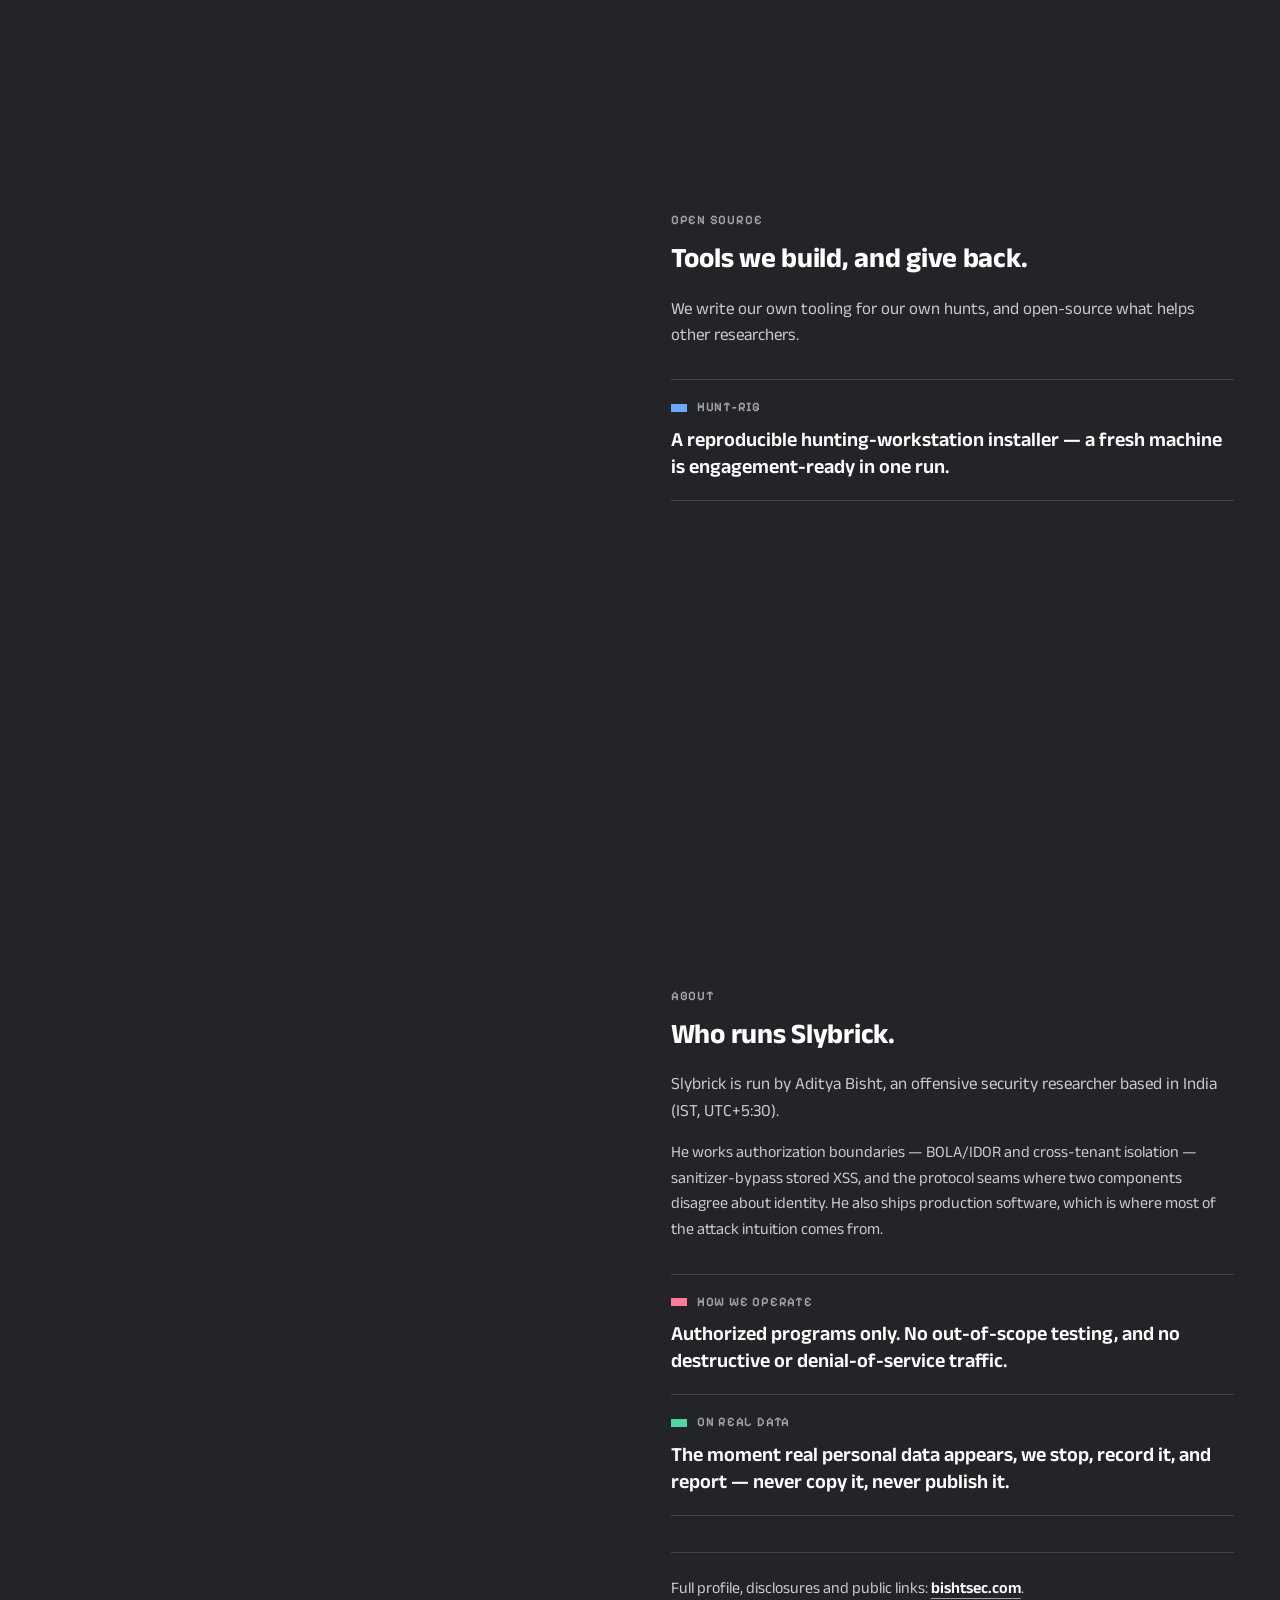
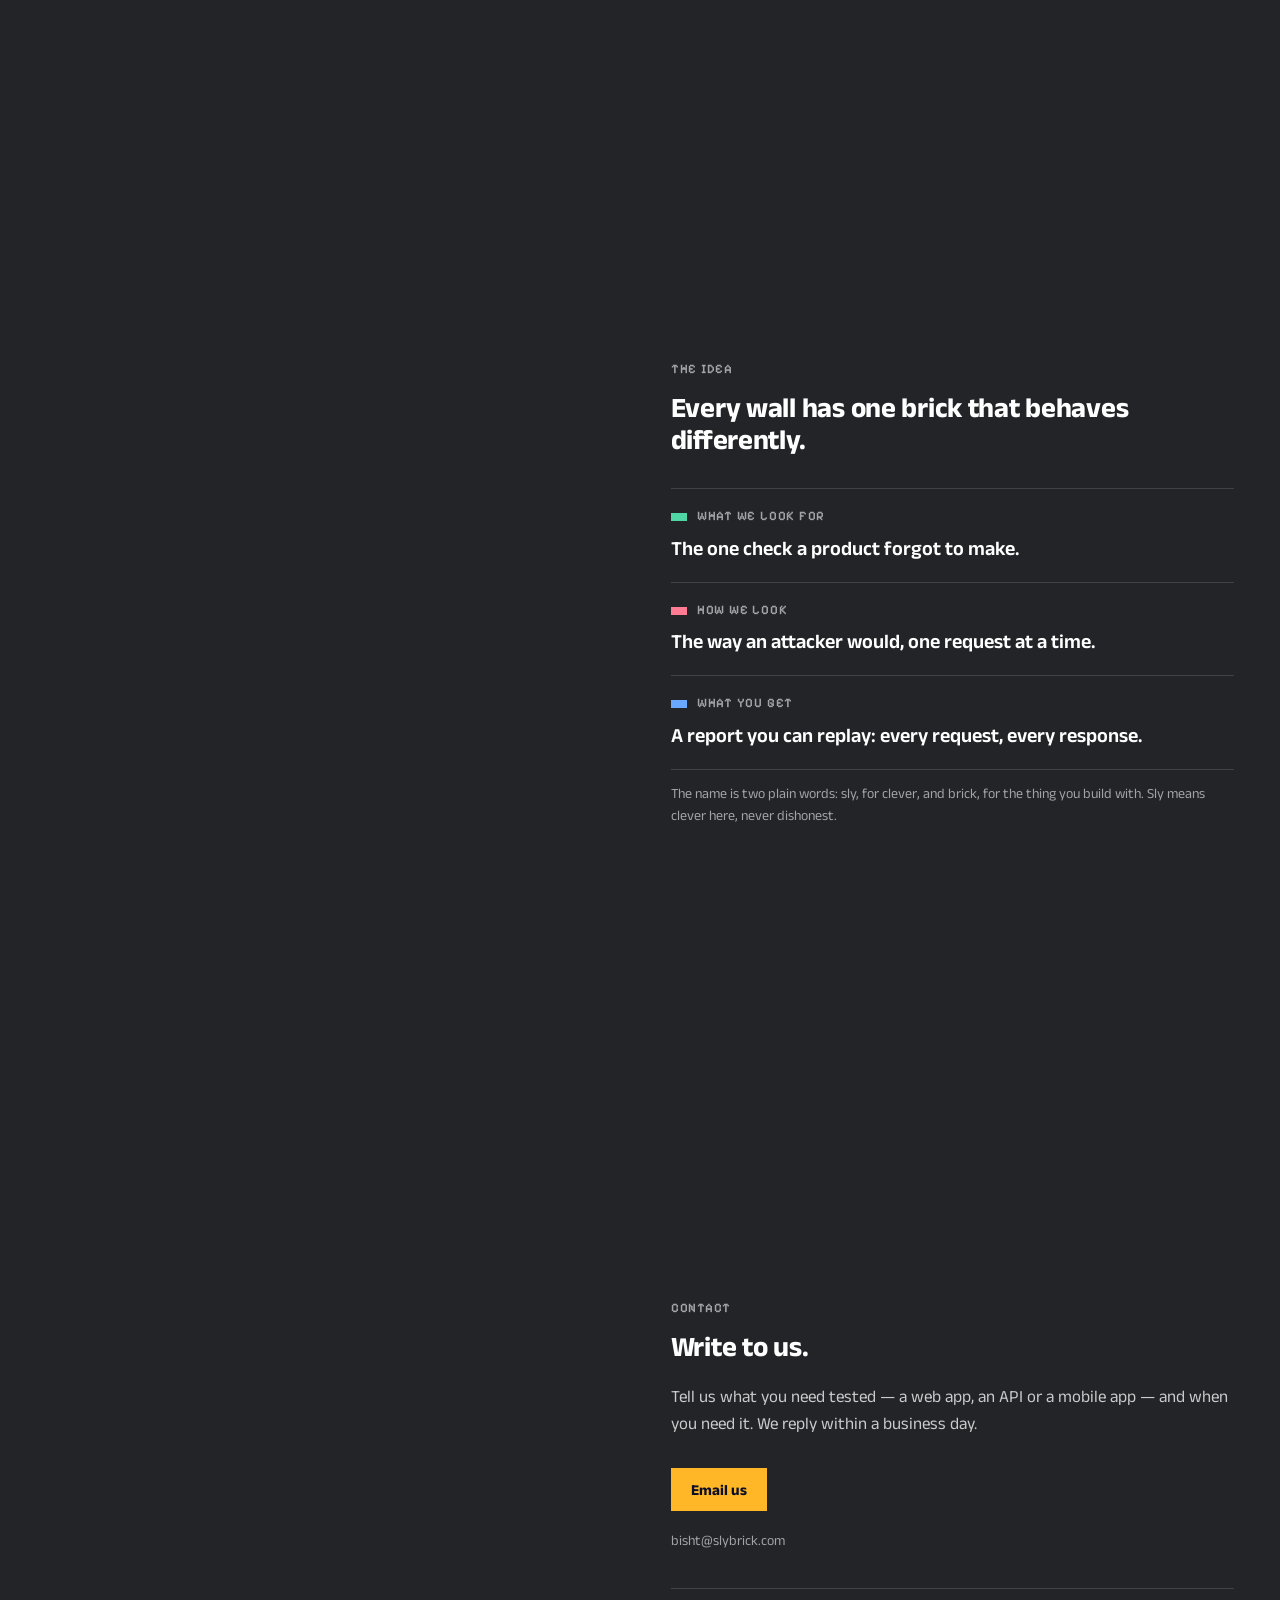
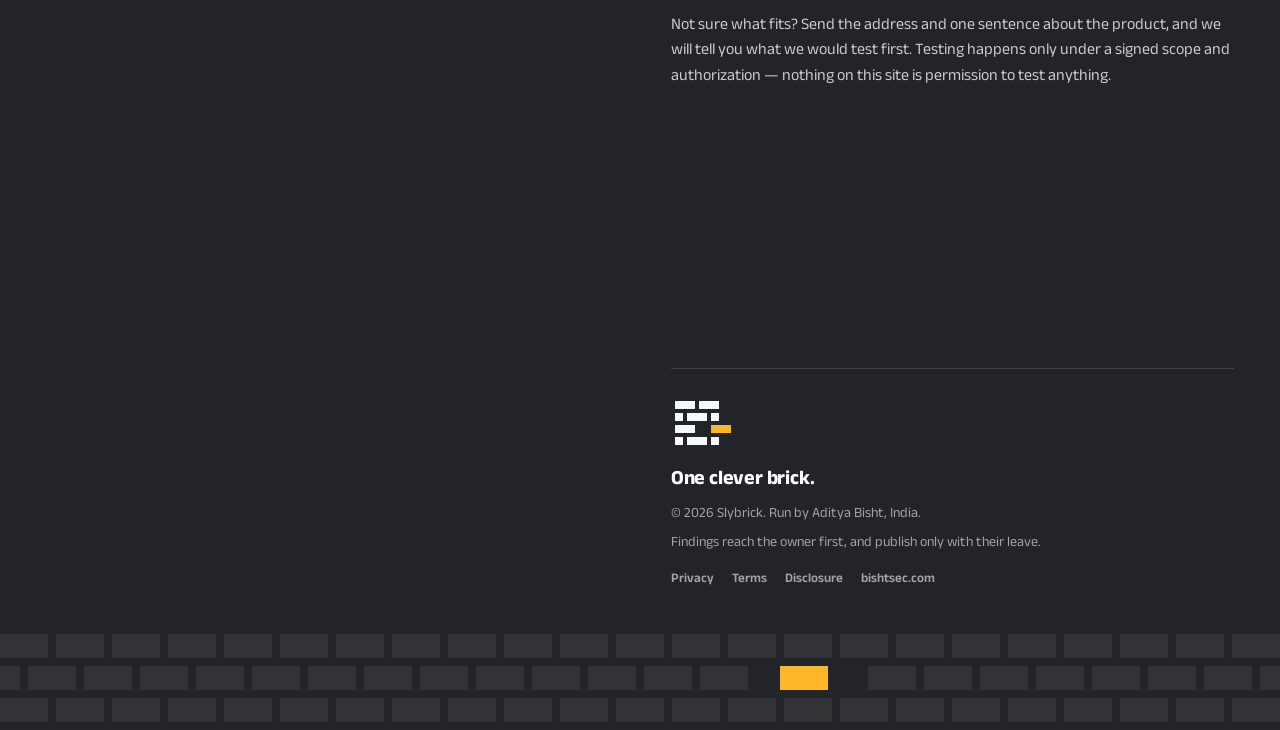
==== commit 69d497a4: "Rebuild site as a company: services, track record, open source, about Expand from the 3-service stub" ====
--- a/index.html
+++ b/index.html
@@ -4,14 +4,14 @@
 <meta charset="utf-8">
 <meta name="viewport" content="width=device-width, initial-scale=1, viewport-fit=cover">
 <title>Slybrick | One clever brick.</title>
-<meta name="description" content="Small, clever security studio: web, API and mobile testing, research, and retests after a fix.">
+<meta name="description" content="Slybrick is a security studio: web, API and mobile testing, vulnerability research, source review and retests — run by a researcher with a public CVE and 160+ coordinated-disclosure reports.">
 <meta name="theme-color" content="#232428">
 <meta name="color-scheme" content="dark">
 <meta property="og:type" content="website">
 <meta property="og:site_name" content="Slybrick">
 <meta property="og:url" content="https://slybrick.com/">
 <meta property="og:title" content="Slybrick | One clever brick.">
-<meta property="og:description" content="Small, clever security studio: web, API and mobile testing, research, and retests after a fix.">
+<meta property="og:description" content="A security studio: web, API and mobile testing, research, source review and retests after a fix.">
 <meta name="twitter:card" content="summary">
 <link rel="canonical" href="https://slybrick.com/">
 <link rel="icon" type="image/svg+xml" href="assets/slybrick-favicon.svg">
@@ -28,7 +28,9 @@
   <a class="brand" href="#top"><img src="assets/slybrick-lockup-reversed.svg" width="196" height="26" alt="Slybrick"></a>
   <nav aria-label="Main">
     <a href="#what-we-do">What we do</a>
-    <a href="#idea">The idea</a>
+    <a href="#track">Track record</a>
+    <a href="#open-source">Open source</a>
+    <a href="#about">About</a>
     <a href="#contact">Contact</a>
   </nav>
 </header>
@@ -37,9 +39,9 @@
 
   <section class="sec hero" id="top" data-accent="marigold" aria-labelledby="h-hero">
     <div class="in">
-      <p class="label reveal">A small security studio</p>
+      <p class="label reveal">A security studio</p>
       <h1 id="h-hero" class="reveal" style="--d:1">One clever brick.</h1>
-      <p class="lead reveal" style="--d:2">Slybrick is a small security studio. We look for the loose brick: the one check a product forgot to make.</p>
+      <p class="lead reveal" style="--d:2">Slybrick is a security studio. We look for the loose brick: the one check a product forgot to make.</p>
       <ul class="tags reveal" style="--d:3" aria-label="What we do">
         <li class="label" style="--c: var(--coral)"><span class="chip"></span>Security testing</li>
         <li class="label" style="--c: var(--mint)"><span class="chip"></span>Security research</li>
@@ -47,7 +49,7 @@
       </ul>
       <div class="actions reveal" style="--d:4">
         <a class="btn" href="#what-we-do">See what we do</a>
-        <a class="link" href="#contact">Contact us</a>
+        <a class="link" href="#contact">Start an engagement</a>
       </div>
     </div>
   </section>
@@ -55,8 +57,8 @@
   <section class="sec" id="what-we-do" data-accent="marigold" aria-labelledby="h-what">
     <div class="in">
       <p class="label reveal">What we do</p>
-      <h2 id="h-what" class="reveal" style="--d:1">Testing, research and retests.</h2>
-      <p class="lead reveal" style="--d:2">Each one is small and does one job well. We say that job in the first sentence, every time.</p>
+      <h2 id="h-what" class="reveal" style="--d:1">Testing, research, review and retests.</h2>
+      <p class="lead reveal" style="--d:2">Manual offensive work against products that ship. Each service is small and does one job well — and we say that job in the first sentence, every time.</p>
 
       <ul class="lines">
         <li class="card reveal" data-accent="coral" style="--c: var(--coral)">
@@ -64,22 +66,52 @@
             <svg class="wall" viewBox="0 0 160 130" width="64" height="52" shape-rendering="crispEdges" aria-hidden="true"><path fill="#f4f8ff" d="M10 10h50v20h-50zM70 10h50v20h-50zM10 40h20v20h-20zM40 40h50v20h-50zM100 40h20v20h-20zM10 70h50v20h-50zM10 100h20v20h-20zM40 100h50v20h-50zM100 100h20v20h-20z"/><path style="fill:var(--c)" d="M100 70h50v20h-50z"/></svg>
             <p class="label"><span class="chip"></span>Security testing</p>
           </div>
-          <h3>Web, API and mobile testing</h3>
-          <p class="txt">We test your product the way an attacker would, and report what we can show: the requests, the response, and what an attacker gets.</p>
-          <a class="link" href="mailto:bisht@slybrick.com?subject=Security%20testing">Talk to us about testing</a>
+          <h3>Web application testing</h3>
+          <p class="txt">Login and session handling, who is allowed to see what, the business rules underneath, and anywhere user input reaches an interpreter. We report what we can show: the request, the response, and what an attacker gets.</p>
+          <a class="link" href="mailto:bisht@slybrick.com?subject=Web%20application%20testing">Talk to us about testing</a>
         </li>
 
         <li class="card reveal" data-accent="mint" style="--c: var(--mint); --d:1">
           <div class="row">
             <svg class="wall" viewBox="0 0 160 130" width="64" height="52" shape-rendering="crispEdges" aria-hidden="true"><path fill="#f4f8ff" d="M10 10h50v20h-50zM70 10h50v20h-50zM10 40h20v20h-20zM40 40h50v20h-50zM100 40h20v20h-20zM10 70h50v20h-50zM10 100h20v20h-20zM40 100h50v20h-50zM100 100h20v20h-20z"/><path style="fill:var(--c)" d="M100 70h50v20h-50z"/></svg>
-            <p class="label"><span class="chip"></span>Security research</p>
-          </div>
-          <h3>Research and disclosure</h3>
-          <p class="txt">We hunt bugs in products we did not build and report them through disclosure programs. What the wild teaches us turns up in every test we run for you.</p>
-          <a class="link" href="mailto:bisht@slybrick.com?subject=Security%20research">Talk to us about research</a>
+            <p class="label"><span class="chip"></span>API assessment</p>
+          </div>
+          <h3>API security testing</h3>
+          <p class="txt">REST, GraphQL and gRPC. Object-level access control, fields the client was never meant to set, rate limits, and data that comes back to the wrong caller.</p>
+          <a class="link" href="mailto:bisht@slybrick.com?subject=API%20security%20testing">Talk to us about APIs</a>
         </li>
 
         <li class="card reveal" data-accent="sky" style="--c: var(--sky); --d:2">
+          <div class="row">
+            <svg class="wall" viewBox="0 0 160 130" width="64" height="52" shape-rendering="crispEdges" aria-hidden="true"><path fill="#f4f8ff" d="M10 10h50v20h-50zM70 10h50v20h-50zM10 40h20v20h-20zM40 40h50v20h-50zM100 40h20v20h-20zM10 70h50v20h-50zM10 100h20v20h-20zM40 100h50v20h-50zM100 100h20v20h-20z"/><path style="fill:var(--c)" d="M100 70h50v20h-50z"/></svg>
+            <p class="label"><span class="chip"></span>Mobile testing</p>
+          </div>
+          <h3>Mobile application testing</h3>
+          <p class="txt">Android and iOS. Exported components and IPC, secrets shipped inside the binary, and the checks a client trusts the server to make and the server never does.</p>
+          <a class="link" href="mailto:bisht@slybrick.com?subject=Mobile%20application%20testing">Talk to us about mobile</a>
+        </li>
+
+        <li class="card reveal" data-accent="coral" style="--c: var(--coral); --d:1">
+          <div class="row">
+            <svg class="wall" viewBox="0 0 160 130" width="64" height="52" shape-rendering="crispEdges" aria-hidden="true"><path fill="#f4f8ff" d="M10 10h50v20h-50zM70 10h50v20h-50zM10 40h20v20h-20zM40 40h50v20h-50zM100 40h20v20h-20zM10 70h50v20h-50zM10 100h20v20h-20zM40 100h50v20h-50zM100 100h20v20h-20z"/><path style="fill:var(--c)" d="M100 70h50v20h-50z"/></svg>
+            <p class="label"><span class="chip"></span>Vulnerability research</p>
+          </div>
+          <h3>Research and CVE discovery</h3>
+          <p class="txt">Research aimed at your stack rather than a checklist: new bugs, and patches that closed one path while leaving its siblings open. Reported through coordinated disclosure.</p>
+          <a class="link" href="mailto:bisht@slybrick.com?subject=Vulnerability%20research">Talk to us about research</a>
+        </li>
+
+        <li class="card reveal" data-accent="mint" style="--c: var(--mint); --d:2">
+          <div class="row">
+            <svg class="wall" viewBox="0 0 160 130" width="64" height="52" shape-rendering="crispEdges" aria-hidden="true"><path fill="#f4f8ff" d="M10 10h50v20h-50zM70 10h50v20h-50zM10 40h20v20h-20zM40 40h50v20h-50zM100 40h20v20h-20zM10 70h50v20h-50zM10 100h20v20h-20zM40 100h50v20h-50zM100 100h20v20h-20z"/><path style="fill:var(--c)" d="M100 70h50v20h-50z"/></svg>
+            <p class="label"><span class="chip"></span>Code review</p>
+          </div>
+          <h3>Source code review</h3>
+          <p class="txt">Reading the code for the decisions a scanner cannot see — trust boundaries, deserialization, crypto use, and access checks that run too late.</p>
+          <a class="link" href="mailto:bisht@slybrick.com?subject=Source%20code%20review">Talk to us about review</a>
+        </li>
+
+        <li class="card reveal" data-accent="sky" style="--c: var(--sky); --d:3">
           <div class="row">
             <svg class="wall" viewBox="0 0 160 130" width="64" height="52" shape-rendering="crispEdges" aria-hidden="true"><path fill="#f4f8ff" d="M10 10h50v20h-50zM70 10h50v20h-50zM10 40h20v20h-20zM40 40h50v20h-50zM100 40h20v20h-20zM10 70h50v20h-50zM10 100h20v20h-20zM40 100h50v20h-50zM100 100h20v20h-20z"/><path style="fill:var(--c)" d="M100 70h50v20h-50z"/></svg>
             <p class="label"><span class="chip"></span>Retest and hardening</p>
@@ -92,7 +124,105 @@
     </div>
   </section>
 
-  <section class="sec" id="idea" data-accent="marigold" aria-labelledby="h-idea">
+  <section class="sec" id="how" data-accent="sky" aria-labelledby="h-how">
+    <div class="in">
+      <p class="label reveal">How we work</p>
+      <h2 id="h-how" class="reveal" style="--d:1">Four stages, in order.</h2>
+      <p class="lead reveal" style="--d:2">You see what was tested, not just what was found.</p>
+
+      <ul class="idea">
+        <li class="reveal" data-accent="coral" style="--c: var(--coral); --d:1">
+          <p class="label"><span class="chip"></span>Stage 1 · Scope and authorization</p>
+          <p class="big">We agree what is in play, in writing. No testing without a signed scope.</p>
+        </li>
+        <li class="reveal" data-accent="mint" style="--c: var(--mint); --d:2">
+          <p class="label"><span class="chip"></span>Stage 2 · Manual testing</p>
+          <p class="big">Hand testing against auth, access control, business logic and injection. A scanner run is not a report.</p>
+        </li>
+        <li class="reveal" data-accent="sky" style="--c: var(--sky); --d:3">
+          <p class="label"><span class="chip"></span>Stage 3 · Proof and escalation</p>
+          <p class="big">Every finding gets a working proof, then is pushed to its real worst case before it is written up.</p>
+        </li>
+        <li class="reveal" data-accent="coral" style="--c: var(--coral); --d:4">
+          <p class="label"><span class="chip"></span>Stage 4 · Report and retest</p>
+          <p class="big">Reproduction steps, impact, and a fix to aim at. We retest once you have shipped it.</p>
+        </li>
+      </ul>
+    </div>
+  </section>
+
+  <section class="sec" id="track" data-accent="mint" aria-labelledby="h-track">
+    <div class="in">
+      <p class="label reveal">Track record</p>
+      <h2 id="h-track" class="reveal" style="--d:1">What the work has produced.</h2>
+      <p class="lead reveal" style="--d:2">Our testing comes out of live research. The record is public where it can be.</p>
+
+      <ul class="stats reveal" style="--d:2">
+        <li class="stat"><p class="num">1</p><p class="cap">public CVE — <span class="mono">CVE-2026-59786</span>, Zabbix Server and Proxy</p></li>
+        <li class="stat"><p class="num">160+</p><p class="cap">coordinated-disclosure reports filed</p></li>
+        <li class="stat"><p class="num">44+</p><p class="cap">programs and vendor VRPs tested</p></li>
+        <li class="stat"><p class="num">9</p><p class="cap">accepted P2 findings on Bugcrowd</p></li>
+      </ul>
+
+      <div class="rank reveal">
+        <p class="label"><span class="chip" style="--c: var(--marigold)"></span>Bugcrowd · October 2026</p>
+        <p class="big">Top 14 in India and Top 36 worldwide in P1/P2, and Top 50 worldwide across all categories.</p>
+      </div>
+
+      <p class="lead reveal" style="margin-top:24px"><span class="mono">CVE-2026-59786</span> — Zabbix Server and Proxy, fixed in 7.0.29 / 7.4.13. <a class="link" href="https://nvd.nist.gov/vuln/detail/CVE-2026-59786" rel="noopener">Read the record on NVD</a>.</p>
+
+      <p class="label reveal" style="margin-top:28px"><span class="chip" style="--c: var(--mint)"></span>Vendors who have acknowledged or paid our reports</p>
+      <ul class="ack reveal">
+        <li>Zabbix</li><li>Google OSS-VRP</li><li>Gliffy</li><li>HYPR</li><li>Affirm</li><li>GoCD</li><li>SingleStore</li><li>Sendcloud</li><li>Remitly</li>
+      </ul>
+
+      <p class="note reveal">The full research record — disclosures, method notes and profile links — lives at <a class="link" href="https://bishtsec.com" rel="noopener">bishtsec.com</a>.</p>
+    </div>
+  </section>
+
+  <section class="sec" id="open-source" data-accent="coral" aria-labelledby="h-os">
+    <div class="in">
+      <p class="label reveal">Open source</p>
+      <h2 id="h-os" class="reveal" style="--d:1">Tools we build, and give back.</h2>
+      <p class="lead reveal" style="--d:2">We write our own tooling for our own hunts, and open-source what helps other researchers.</p>
+
+      <ul class="idea">
+        <li class="reveal" data-accent="sky" style="--c: var(--sky); --d:2">
+          <p class="label"><span class="chip"></span>hunt-rig</p>
+          <p class="big">A reproducible hunting-workstation installer — a fresh machine is engagement-ready in one run.</p>
+        </li>
+      </ul>
+
+      <!-- TODO(Aditya): point this at the exact public repo once it is published; links to the GitHub profile for now. -->
+      <div class="actions reveal">
+        <a class="btn" href="https://github.com/cherry-bisht" rel="noopener">Our tools on GitHub</a>
+      </div>
+    </div>
+  </section>
+
+  <section class="sec" id="about" data-accent="sky" aria-labelledby="h-about">
+    <div class="in">
+      <p class="label reveal">About</p>
+      <h2 id="h-about" class="reveal" style="--d:1">Who runs Slybrick.</h2>
+      <p class="lead reveal" style="--d:2">Slybrick is run by Aditya Bisht, an offensive security researcher based in India (IST, UTC+5:30).</p>
+      <p class="txt reveal" style="--d:3; margin-top:16px; font-size:16px; color: var(--ink-soft)">He works authorization boundaries — BOLA/IDOR and cross-tenant isolation — sanitizer-bypass stored XSS, and the protocol seams where two components disagree about identity. He also ships production software, which is where most of the attack intuition comes from.</p>
+
+      <ul class="idea">
+        <li class="reveal" data-accent="coral" style="--c: var(--coral); --d:2">
+          <p class="label"><span class="chip"></span>How we operate</p>
+          <p class="big">Authorized programs only. No out-of-scope testing, and no destructive or denial-of-service traffic.</p>
+        </li>
+        <li class="reveal" data-accent="mint" style="--c: var(--mint); --d:3">
+          <p class="label"><span class="chip"></span>On real data</p>
+          <p class="big">The moment real personal data appears, we stop, record it, and report — never copy it, never publish it.</p>
+        </li>
+      </ul>
+
+      <p class="note reveal">Full profile, disclosures and public links: <a class="link" href="https://bishtsec.com" rel="noopener">bishtsec.com</a>.</p>
+    </div>
+  </section>
+
+  <section class="sec" id="idea" data-accent="mint" aria-labelledby="h-idea">
     <div class="in">
       <p class="label reveal">The idea</p>
       <h2 id="h-idea" class="reveal" style="--d:1">Every wall has one brick that behaves differently.</h2>
@@ -112,7 +242,6 @@
         </li>
       </ul>
 
-      <p class="lead reveal">One clever brick. Each test we run is small and does one job well.</p>
       <p class="fine reveal">The name is two plain words: sly, for clever, and brick, for the thing you build with. Sly means clever here, never dishonest.</p>
     </div>
   </section>
@@ -121,12 +250,12 @@
     <div class="in">
       <p class="label reveal">Contact</p>
       <h2 id="h-contact" class="reveal" style="--d:1">Write to us.</h2>
-      <p class="lead reveal" style="--d:2">Tell us what you need tested — a web app, an API or a mobile app — and when you need it.</p>
+      <p class="lead reveal" style="--d:2">Tell us what you need tested — a web app, an API or a mobile app — and when you need it. We reply within a business day.</p>
       <div class="actions reveal" style="--d:3">
         <a class="btn" href="mailto:bisht@slybrick.com?subject=Security%20test">Email us</a>
       </div>
       <p class="mail reveal" style="--d:3">bisht@slybrick.com</p>
-      <p class="note reveal">Not sure what fits? Send the address and one sentence about the product, and we will tell you what we would test first.</p>
+      <p class="note reveal">Not sure what fits? Send the address and one sentence about the product, and we will tell you what we would test first. Testing happens only under a signed scope and authorization — nothing on this site is permission to test anything.</p>
     </div>
   </section>
 
@@ -136,12 +265,13 @@
   <div class="in">
     <img class="mark" src="assets/slybrick-mark-reversed.svg" width="64" height="52" alt="">
     <p class="tag">One clever brick.</p>
-    <p class="fine">&copy; 2026 Slybrick.</p>
+    <p class="fine">&copy; 2026 Slybrick. Run by Aditya Bisht, India.</p>
     <p class="fine">Findings reach the owner first, and publish only with their leave.</p>
     <nav class="legal" aria-label="Legal">
       <a href="./privacy.html">Privacy</a>
       <a href="./terms.html">Terms</a>
       <a href="./disclosure.html">Disclosure</a>
+      <a href="https://bishtsec.com" rel="noopener">bishtsec.com</a>
     </nav>
   </div>
 </footer>
--- a/site.css
+++ b/site.css
@@ -184,3 +184,14 @@
 .doc .home { display: inline-block; margin-bottom: 26px; font: 600 14px/1.2 var(--display); color: var(--ink-dim); text-decoration: none; }
 .doc .home:hover, .doc .home:focus-visible { color: #fff; }
 .doc:focus-within { outline: none; }
+
+/* ───────── track record: stat tiles, ranking block, acknowledgement chips ───────── */
+.stats { list-style: none; padding: 0; margin-top: 32px; display: grid; grid-template-columns: repeat(2, 1fr); gap: 8px; }
+.stat { background: var(--surface); border: 1px solid var(--line); padding: 20px; }
+.stat .num { font: 600 clamp(26px, 2.4vw, 34px)/1 var(--pixel); color: #fff; letter-spacing: .01em; }
+.stat .cap { margin-top: 10px; font-size: 14px; line-height: 1.5; color: var(--ink-soft); }
+.mono { font-family: var(--pixel); }
+.rank { margin-top: 26px; padding: 18px 20px; background: var(--surface); border: 1px solid var(--line); }
+.rank .big { margin-top: 10px; font: 600 18px/1.4 var(--display); color: #fff; }
+.ack { list-style: none; padding: 0; margin-top: 14px; display: flex; flex-wrap: wrap; gap: 8px; }
+.ack li { font: 600 13px/1 var(--pixel); letter-spacing: .02em; color: var(--ink-soft); border: 1px solid var(--line); padding: 9px 11px; }
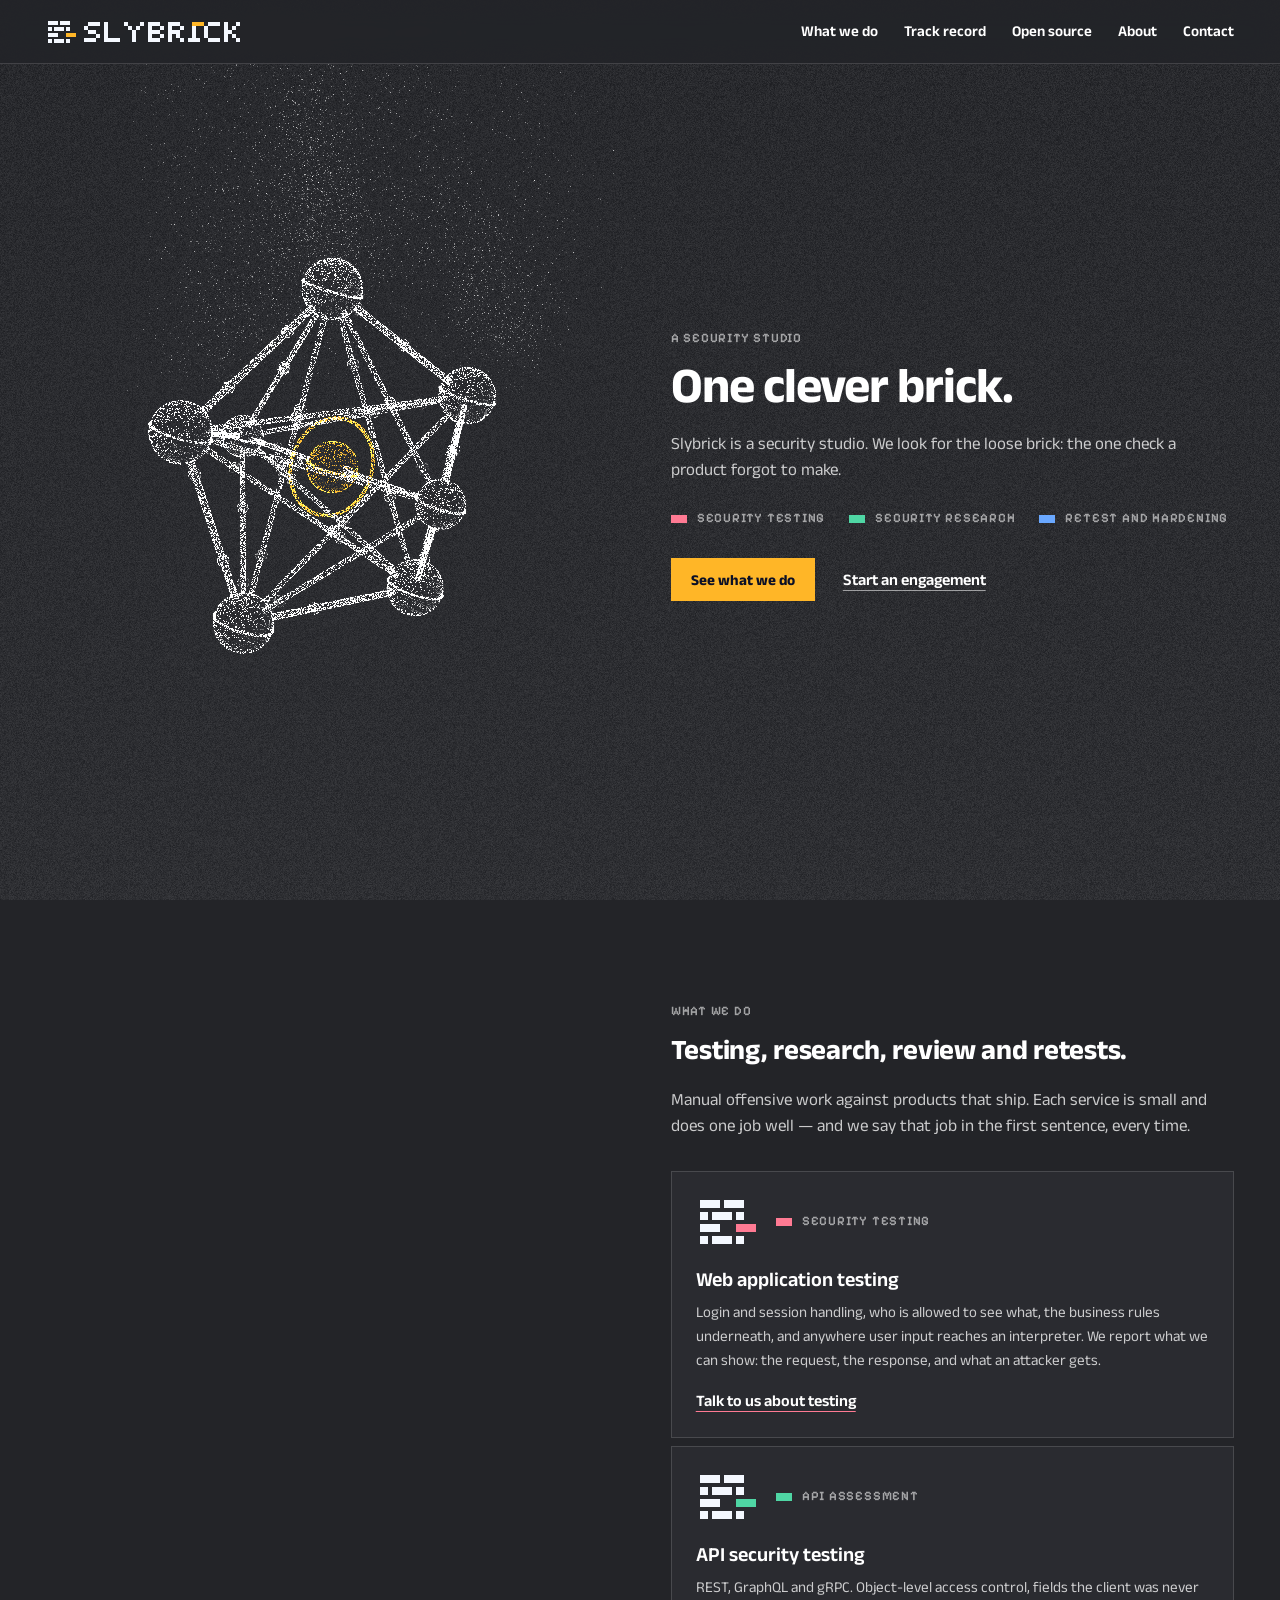
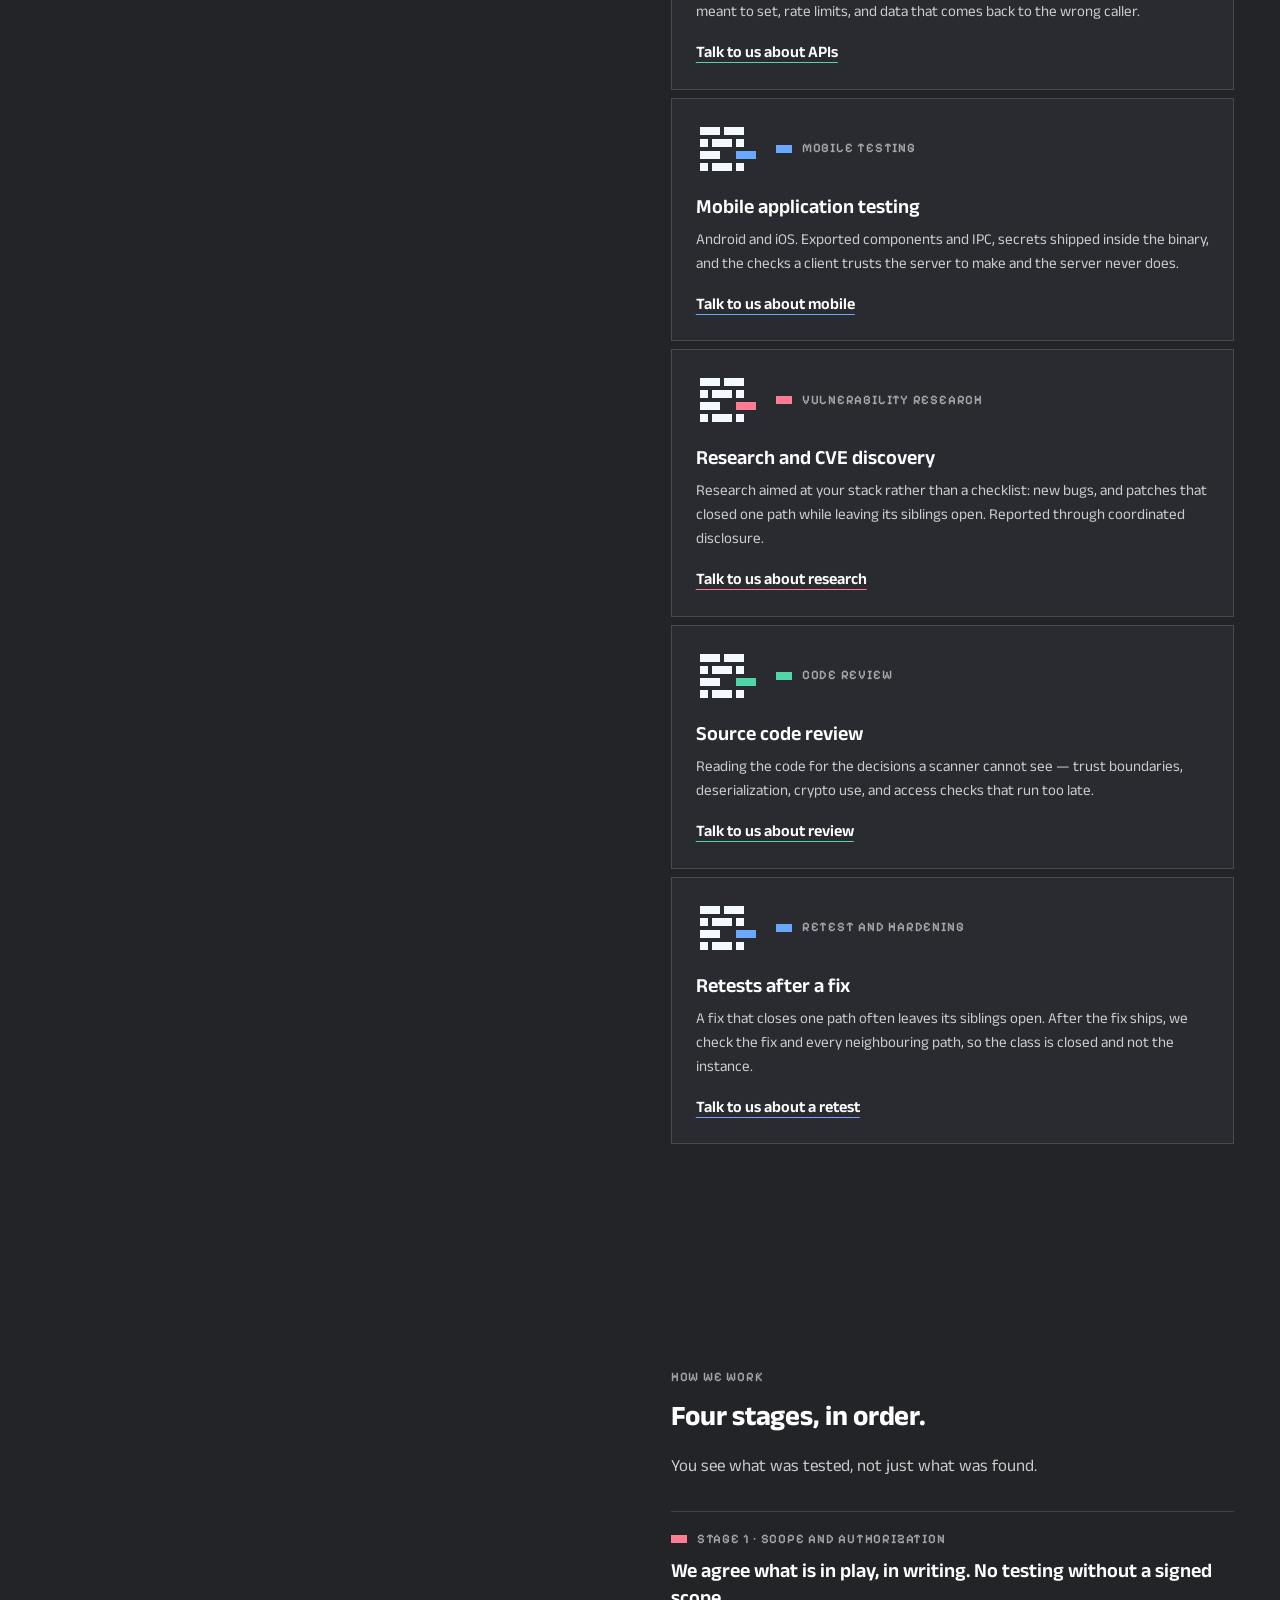
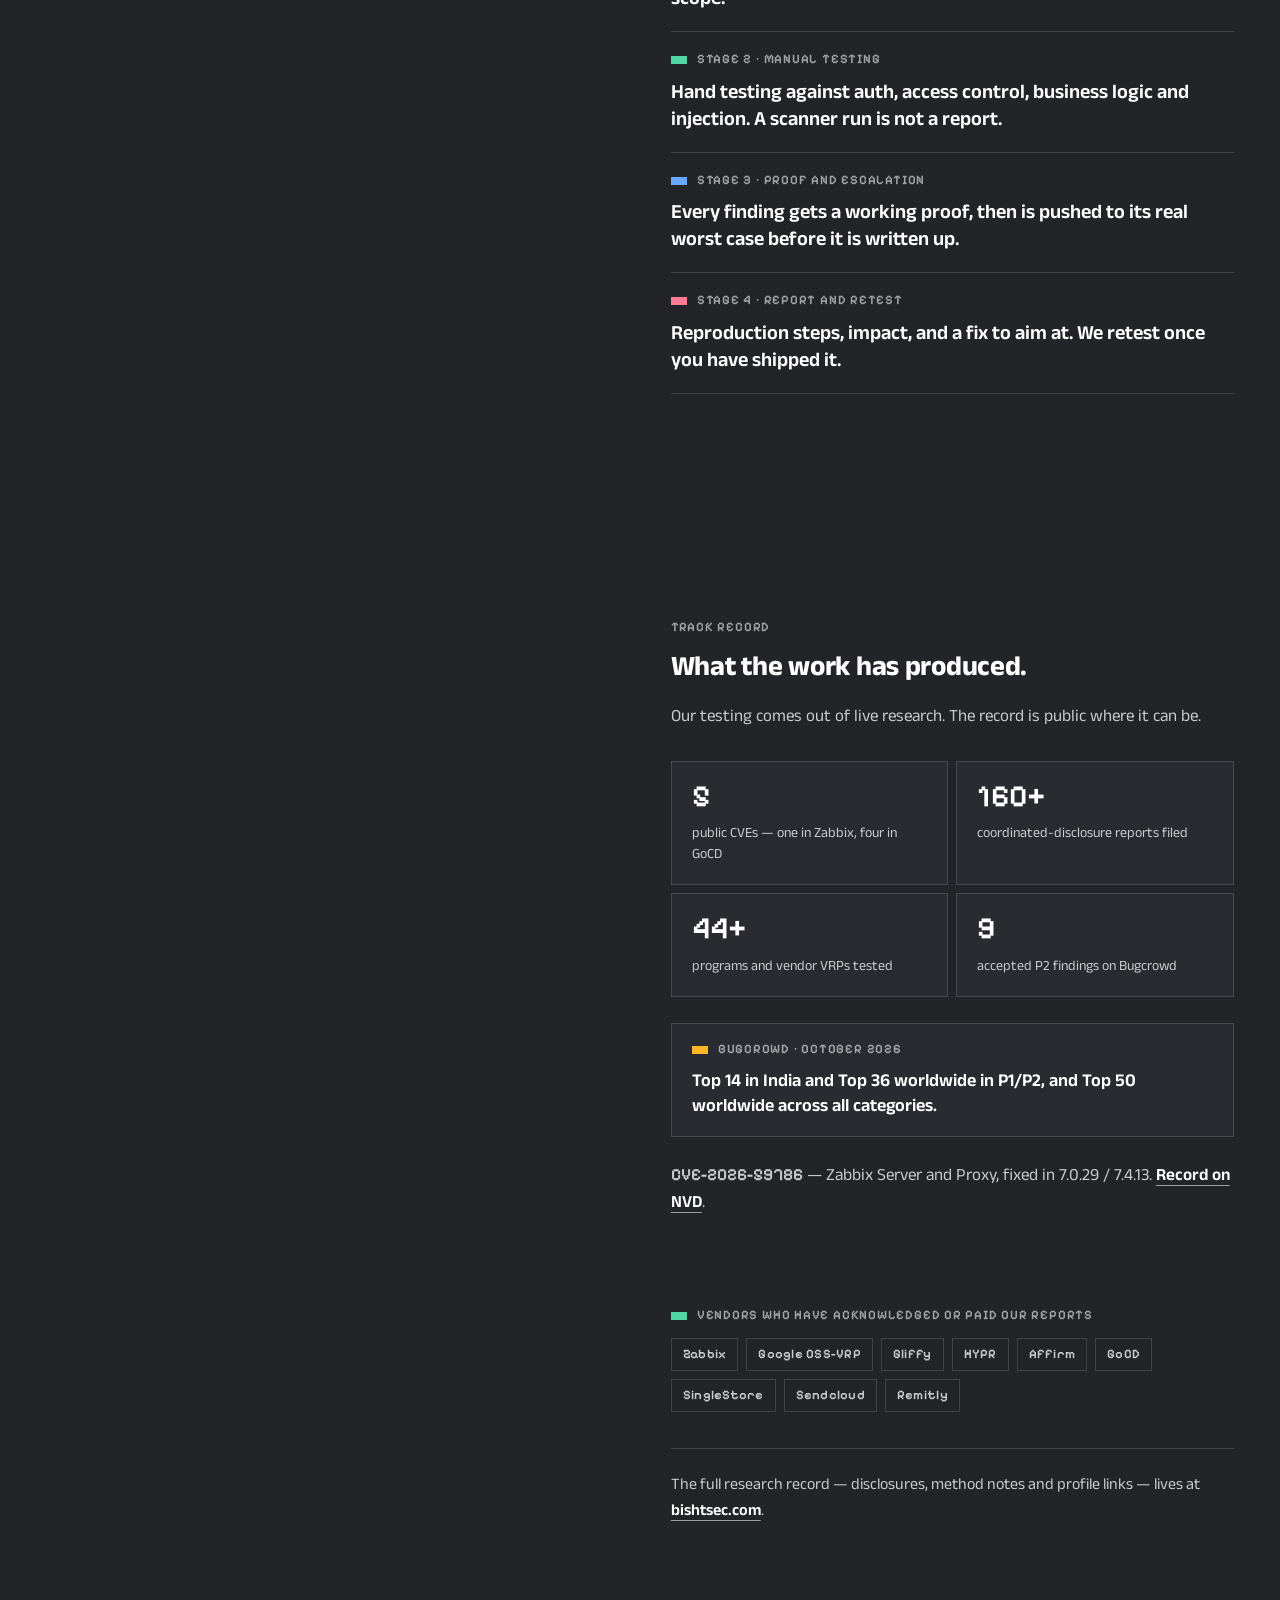
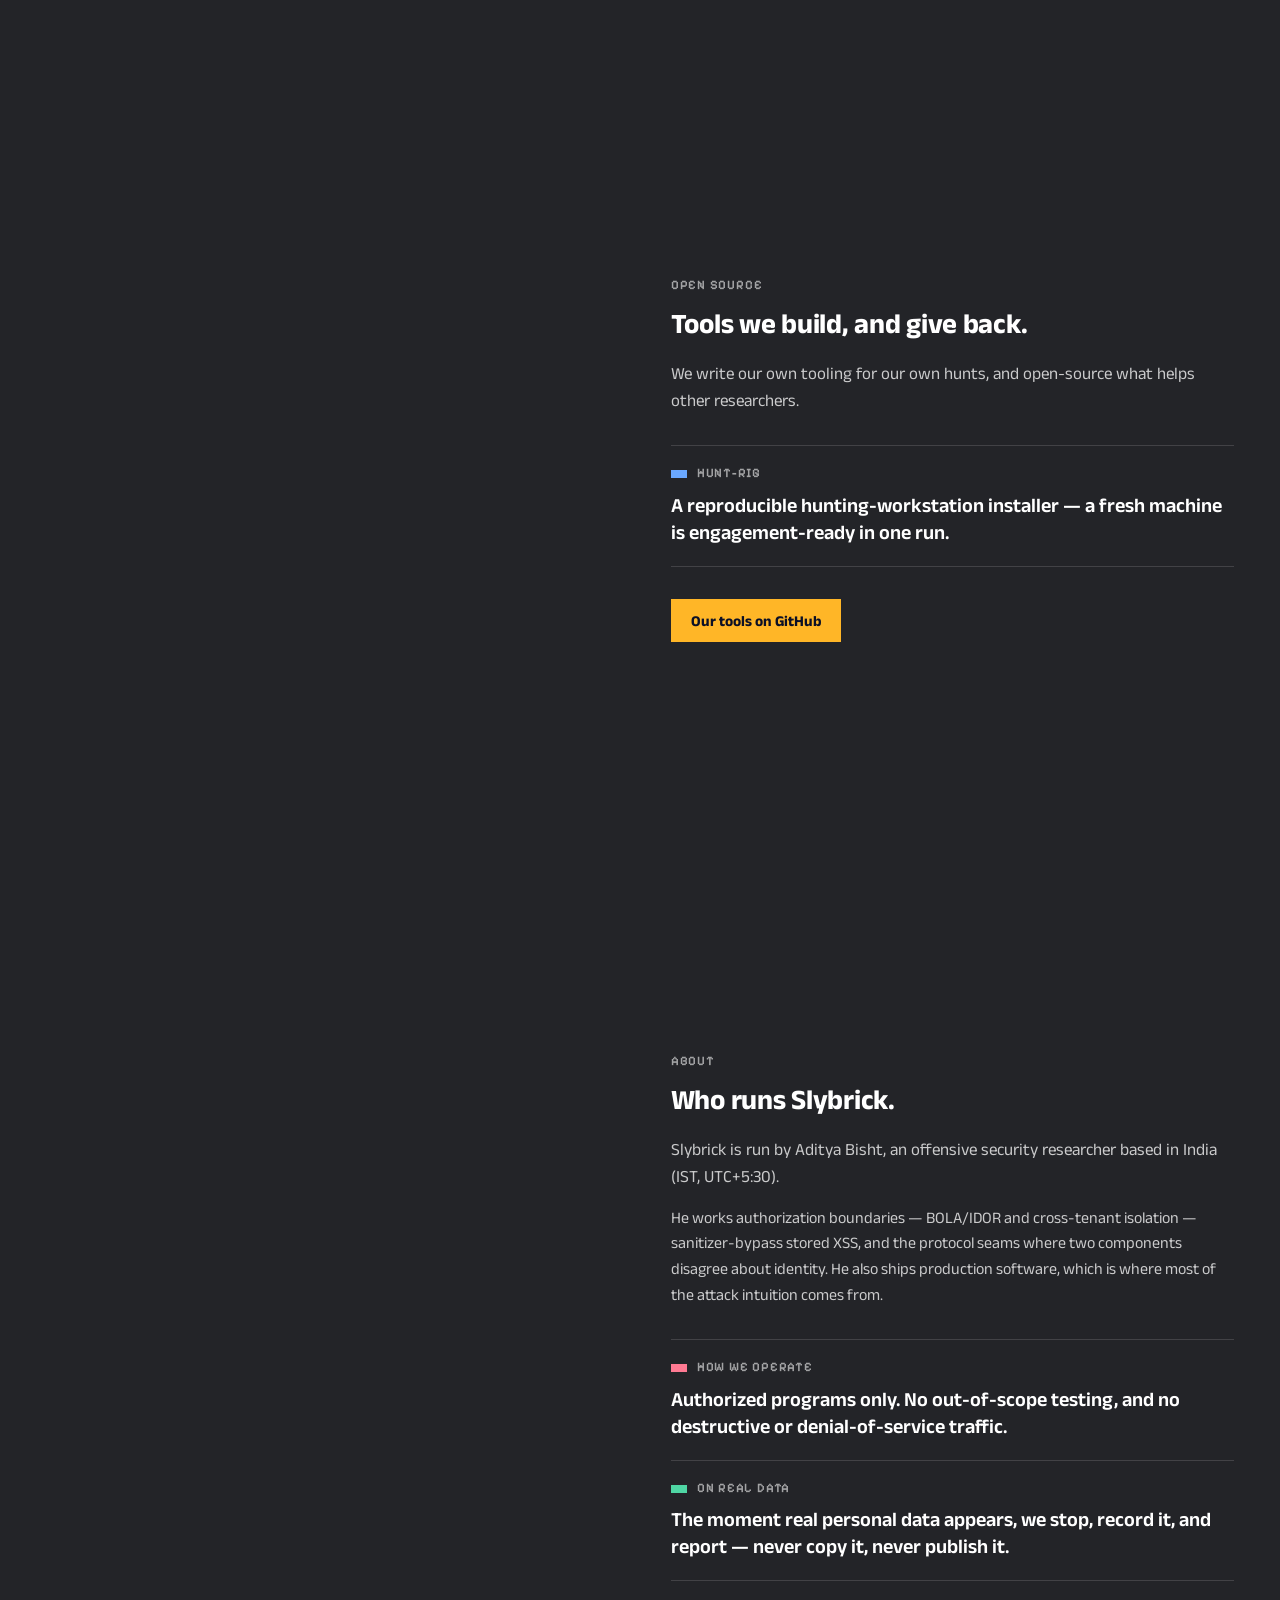
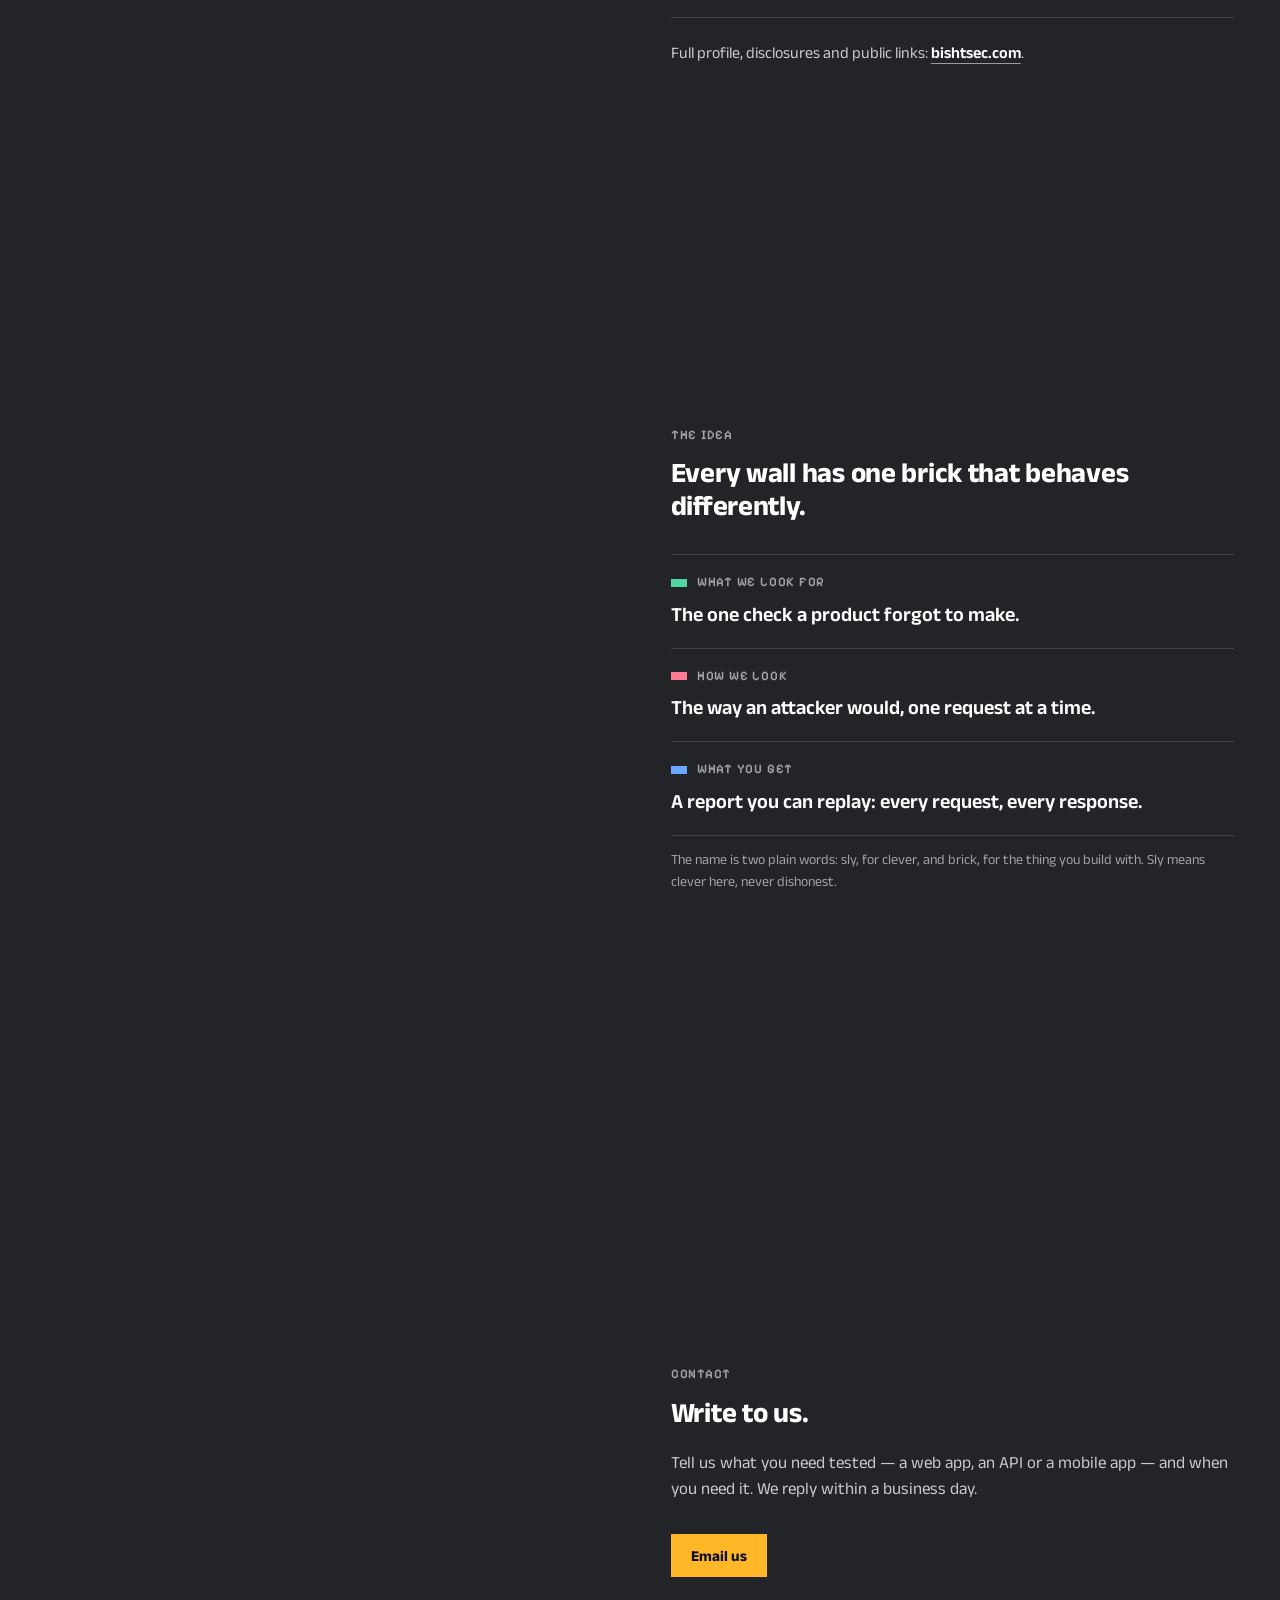
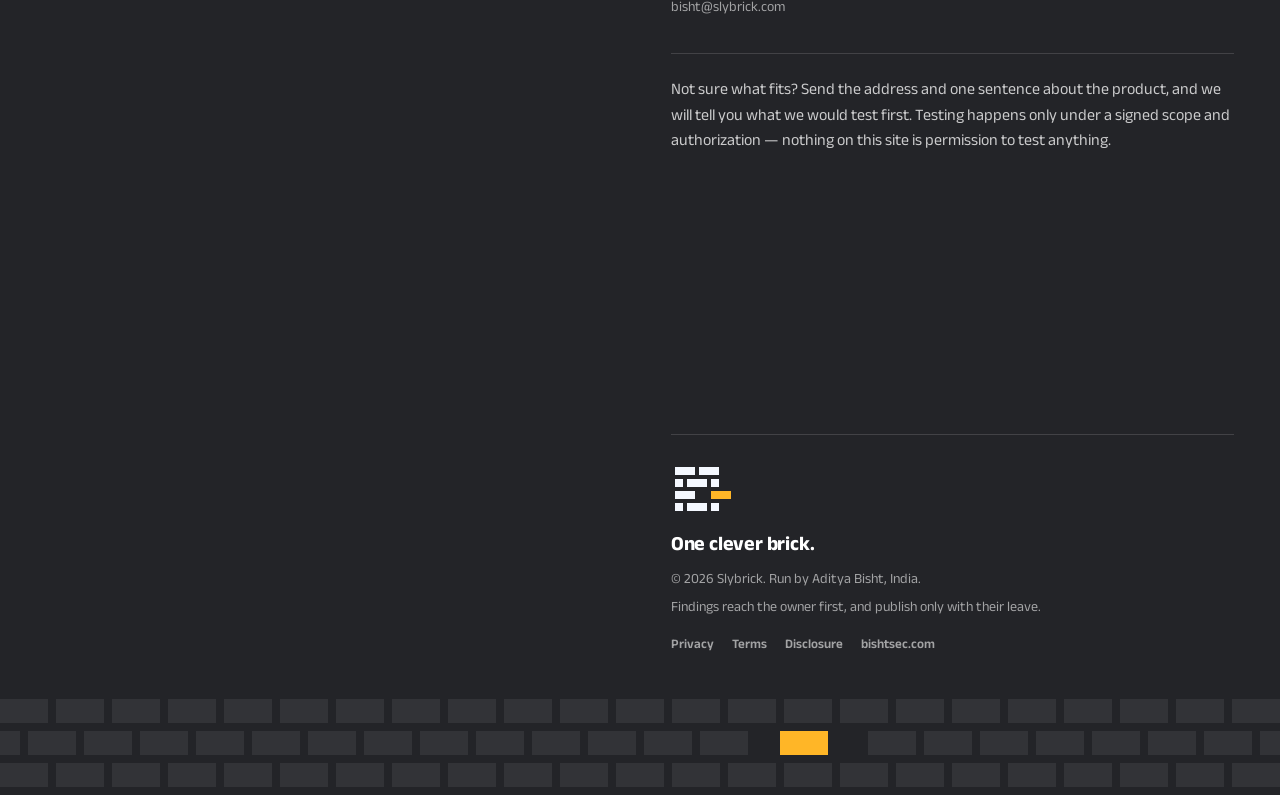
==== commit 0ccc3e9e: "Track record: correct public CVE count to 5 (Zabbix + 4 GoCD) GoCD repository advisories credit the " ====
--- a/index.html
+++ b/index.html
@@ -158,7 +158,7 @@
       <p class="lead reveal" style="--d:2">Our testing comes out of live research. The record is public where it can be.</p>
 
       <ul class="stats reveal" style="--d:2">
-        <li class="stat"><p class="num">1</p><p class="cap">public CVE — <span class="mono">CVE-2026-59786</span>, Zabbix Server and Proxy</p></li>
+        <li class="stat"><p class="num">5</p><p class="cap">public CVEs — one in Zabbix, four in GoCD</p></li>
         <li class="stat"><p class="num">160+</p><p class="cap">coordinated-disclosure reports filed</p></li>
         <li class="stat"><p class="num">44+</p><p class="cap">programs and vendor VRPs tested</p></li>
         <li class="stat"><p class="num">9</p><p class="cap">accepted P2 findings on Bugcrowd</p></li>
@@ -169,7 +169,8 @@
         <p class="big">Top 14 in India and Top 36 worldwide in P1/P2, and Top 50 worldwide across all categories.</p>
       </div>
 
-      <p class="lead reveal" style="margin-top:24px"><span class="mono">CVE-2026-59786</span> — Zabbix Server and Proxy, fixed in 7.0.29 / 7.4.13. <a class="link" href="https://nvd.nist.gov/vuln/detail/CVE-2026-59786" rel="noopener">Read the record on NVD</a>.</p>
+      <p class="lead reveal" style="margin-top:24px"><span class="mono">CVE-2026-59786</span> — Zabbix Server and Proxy, fixed in 7.0.29 / 7.4.13. <a class="link" href="https://nvd.nist.gov/vuln/detail/CVE-2026-59786" rel="noopener">Record on NVD</a>.</p>
+      <p class="lead reveal" style="margin-top:12px"><span class="mono">CVE-2026-52740 / 52742 / 52743 / 52744</span> — four authorization bypasses in GoCD, fixed in 26.1.0. <a class="link" href="https://github.com/gocd/gocd/security/advisories?state=published" rel="noopener">GoCD advisories</a>.</p>
 
       <p class="label reveal" style="margin-top:28px"><span class="chip" style="--c: var(--mint)"></span>Vendors who have acknowledged or paid our reports</p>
       <ul class="ack reveal">
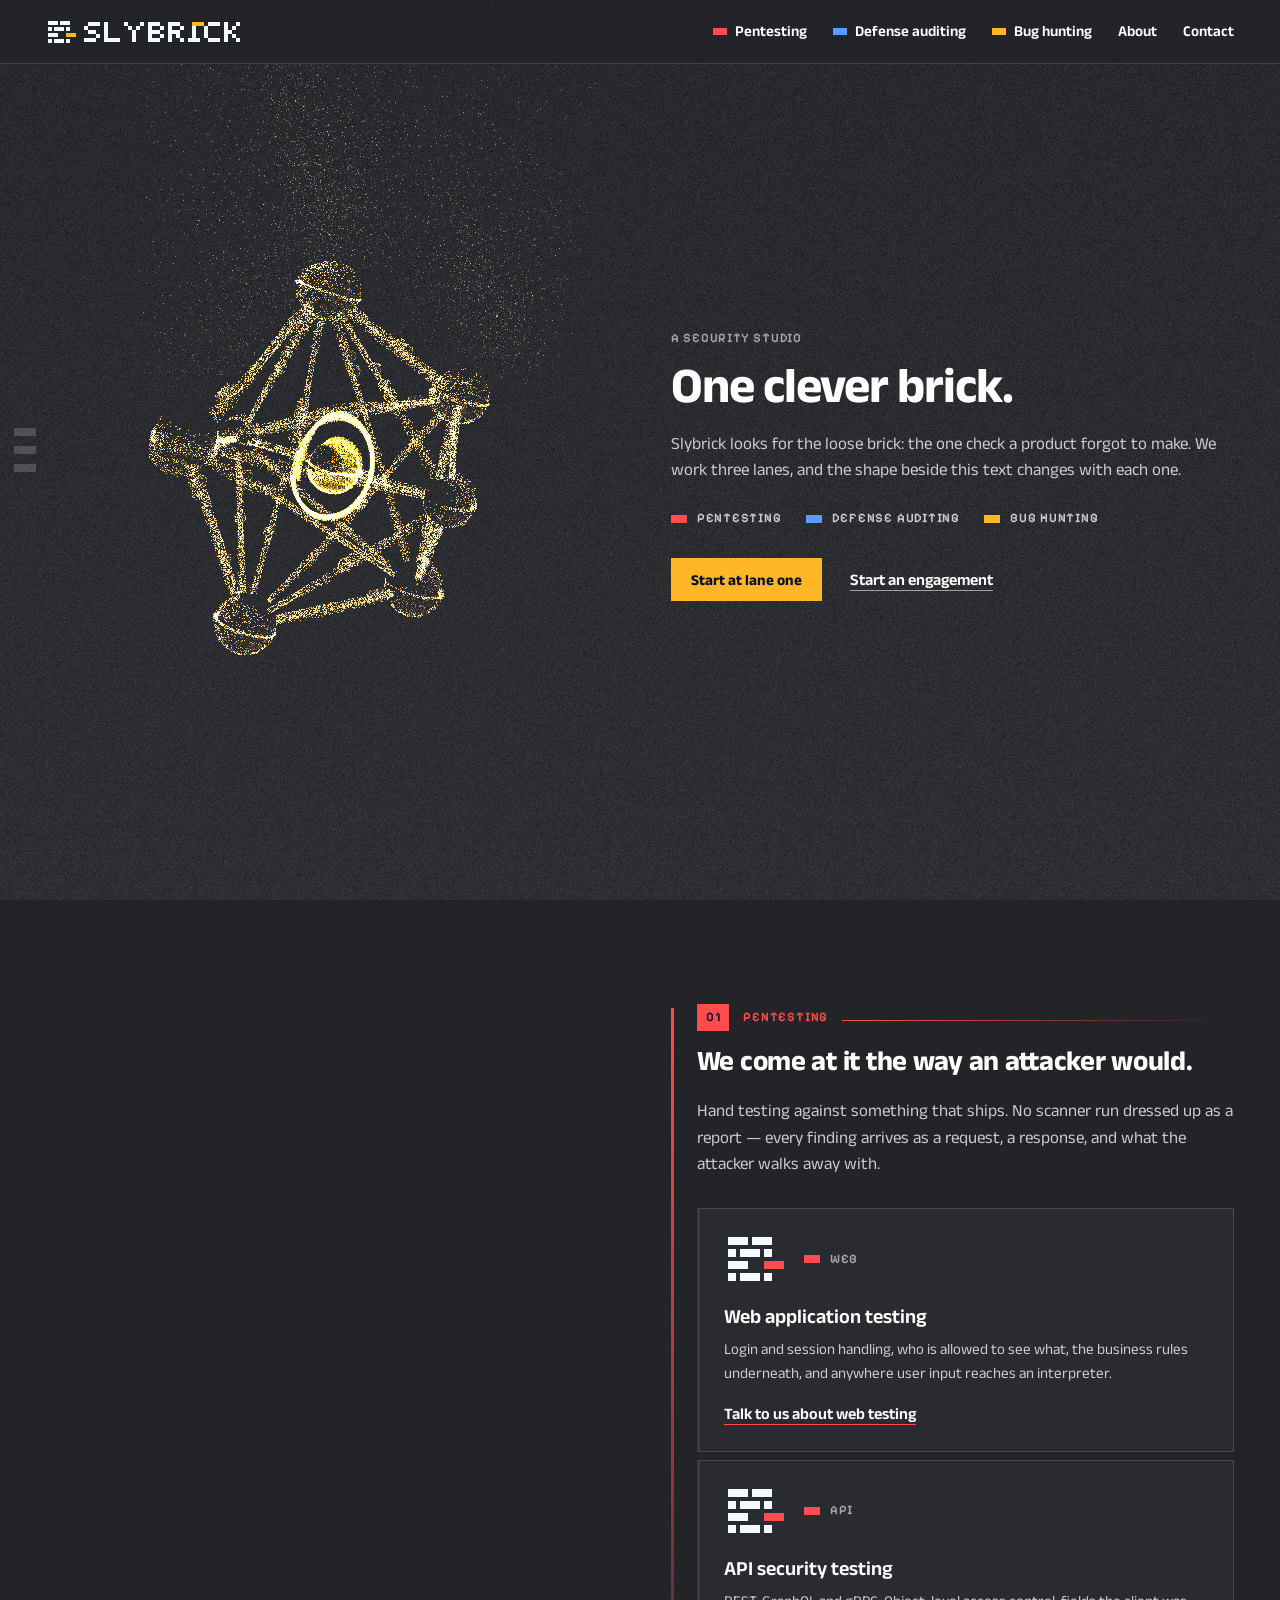
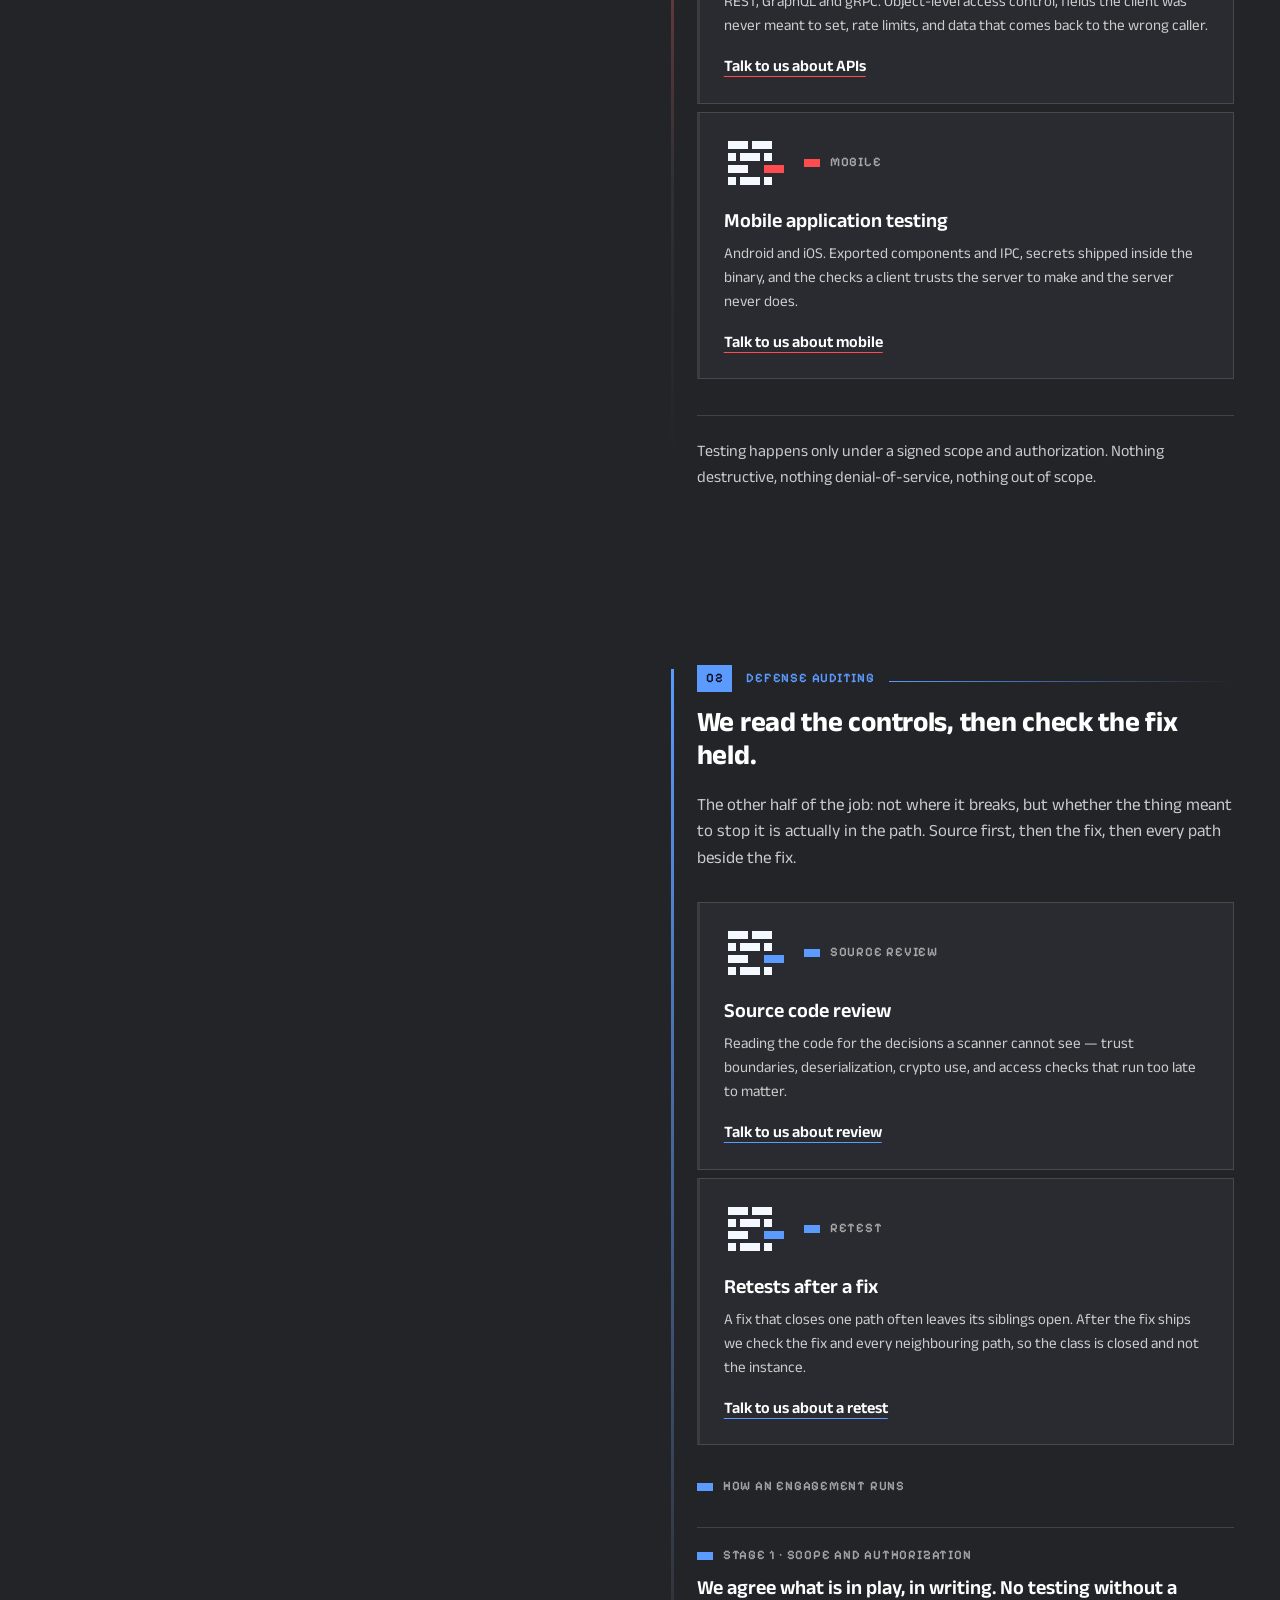
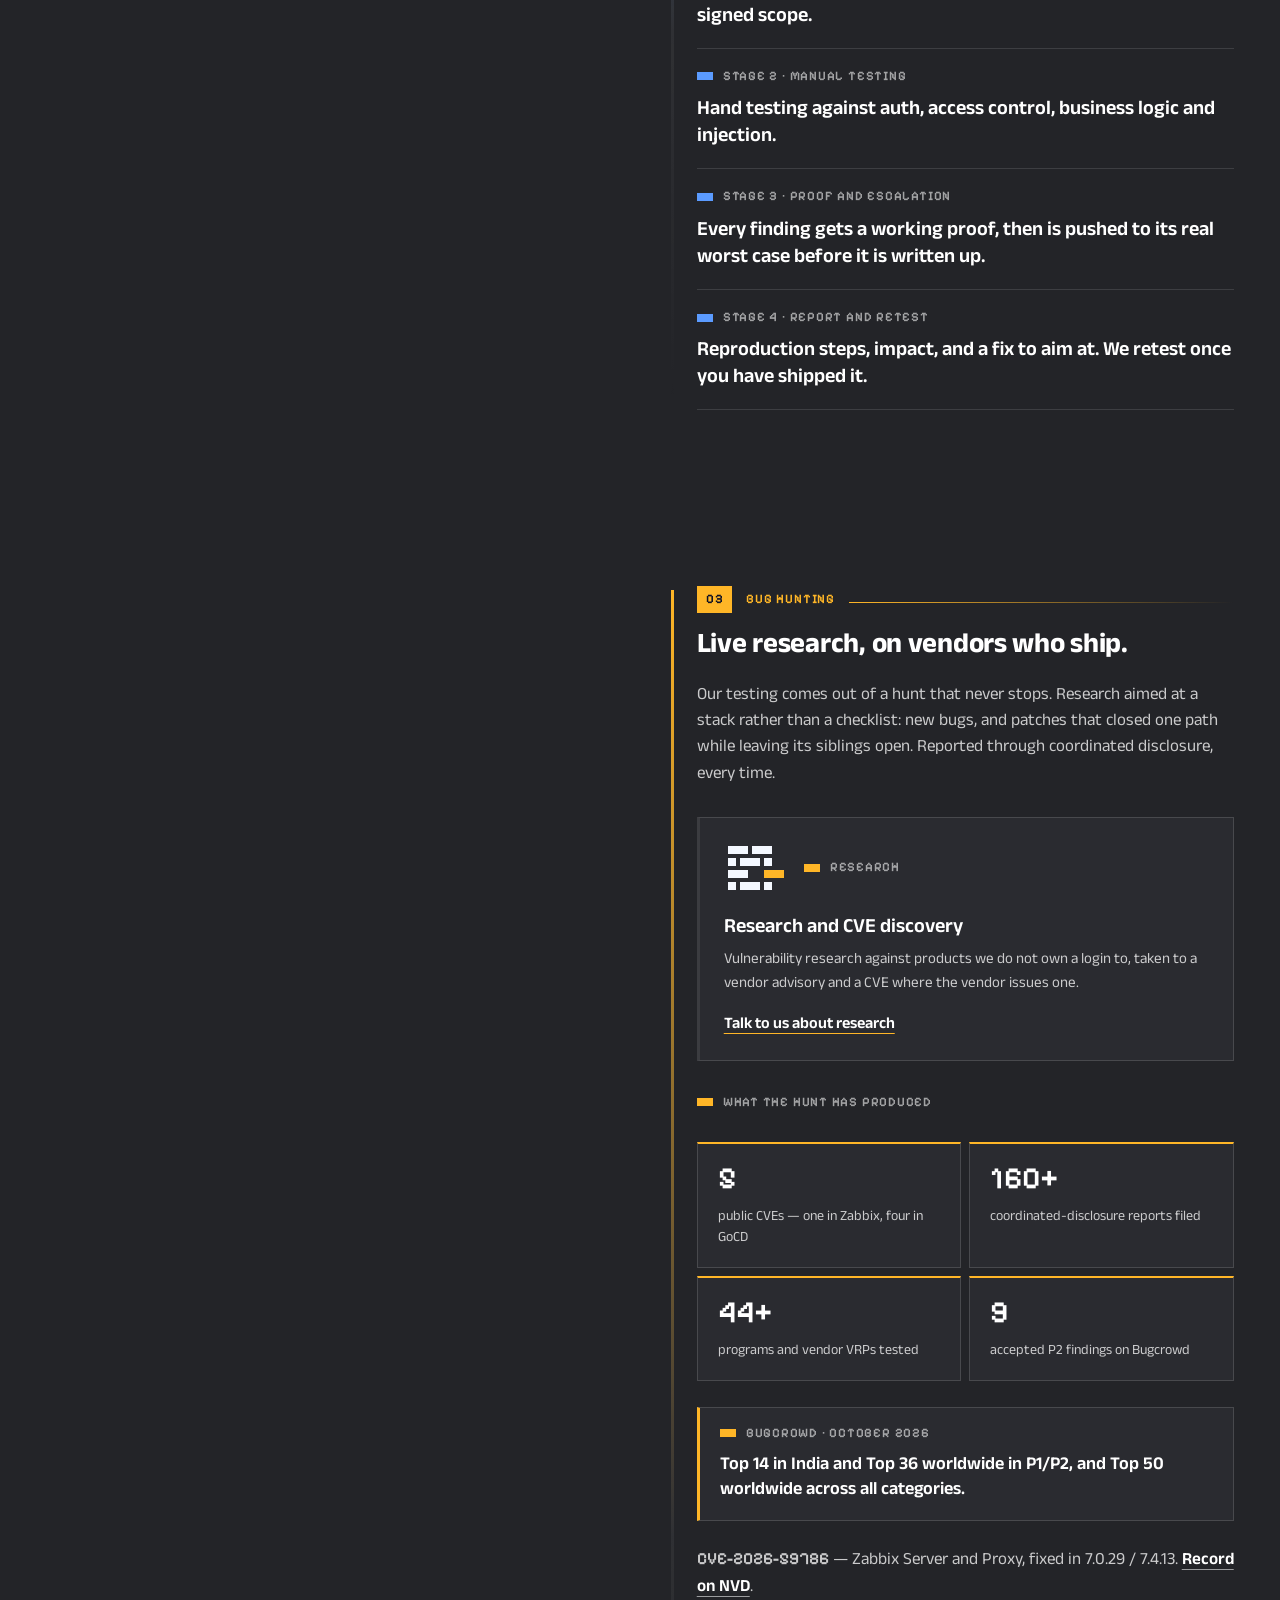
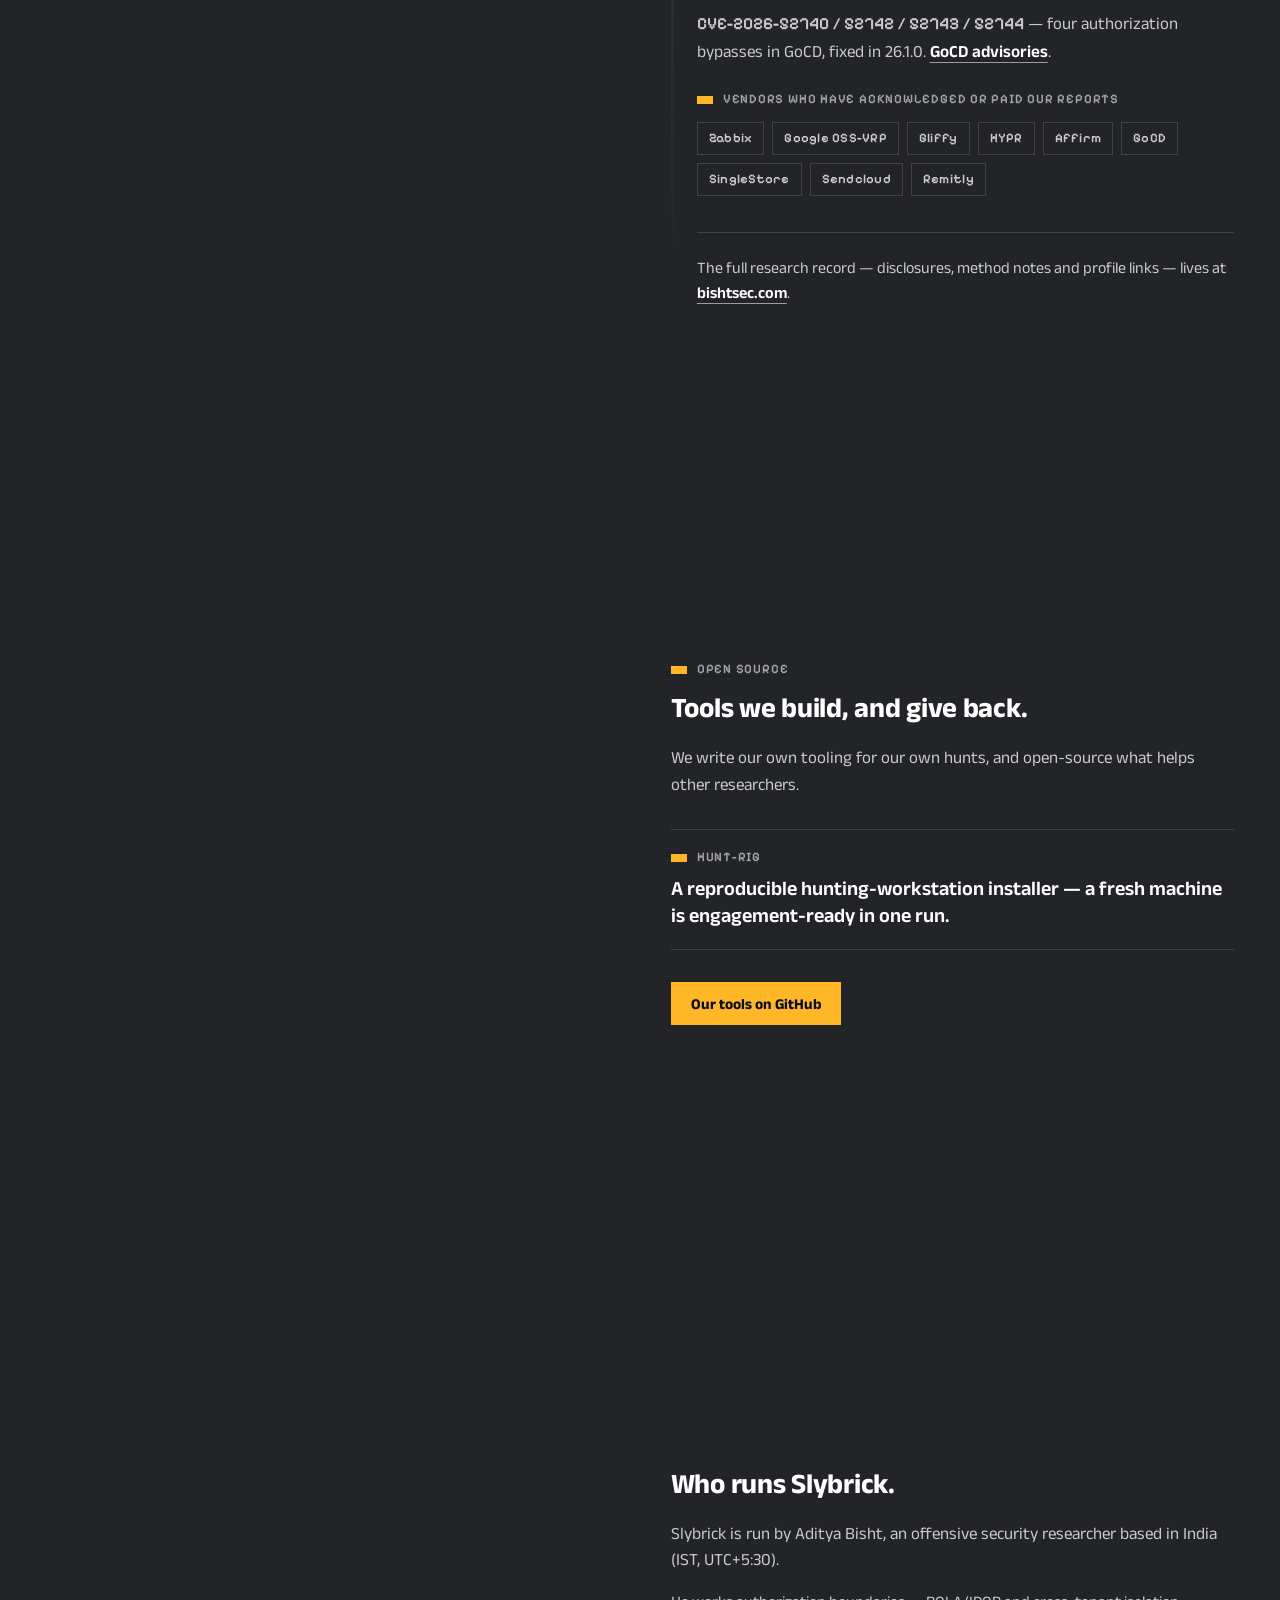
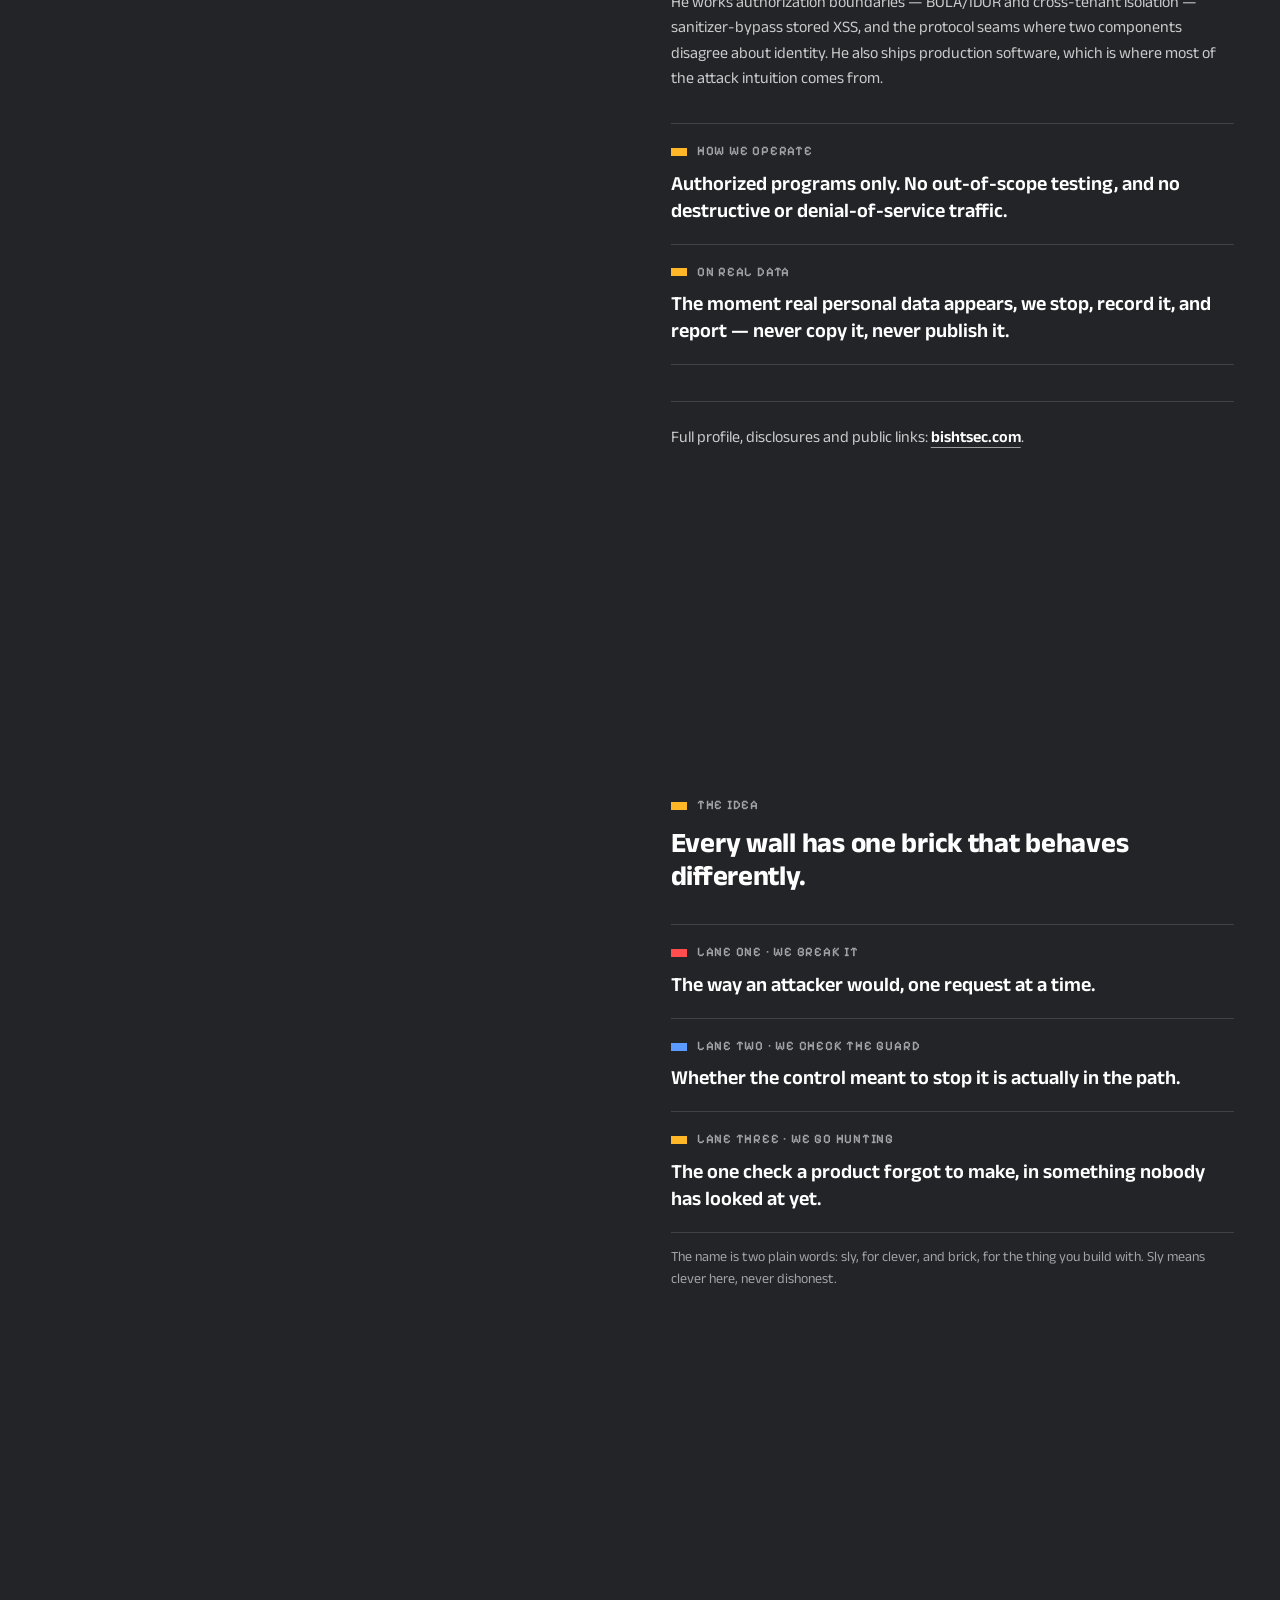
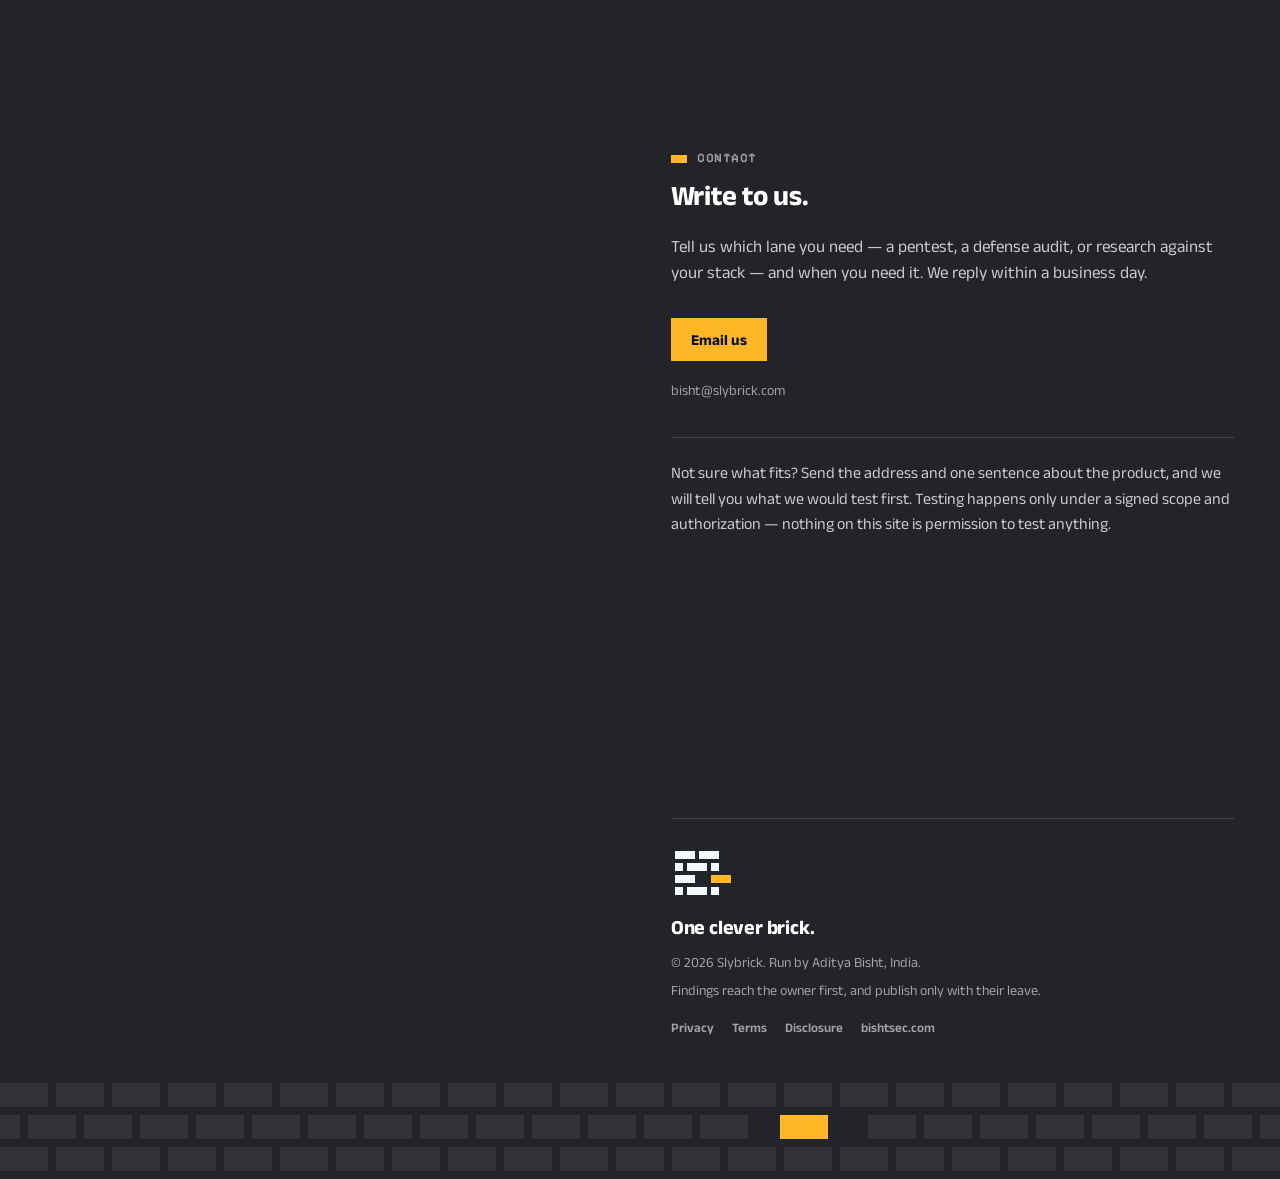
==== commit 92253819: "Split the site into three lanes, one particle form each Pentesting (red), Defense auditing (blue) an" ====
--- a/index.html
+++ b/index.html
@@ -4,14 +4,14 @@
 <meta charset="utf-8">
 <meta name="viewport" content="width=device-width, initial-scale=1, viewport-fit=cover">
 <title>Slybrick | One clever brick.</title>
-<meta name="description" content="Slybrick is a security studio: web, API and mobile testing, vulnerability research, source review and retests — run by a researcher with a public CVE and 160+ coordinated-disclosure reports.">
+<meta name="description" content="Slybrick is a security studio working three lanes: pentesting, defense auditing and bug hunting — run by a researcher with 5 public CVEs and 160+ coordinated-disclosure reports.">
 <meta name="theme-color" content="#232428">
 <meta name="color-scheme" content="dark">
 <meta property="og:type" content="website">
 <meta property="og:site_name" content="Slybrick">
 <meta property="og:url" content="https://slybrick.com/">
 <meta property="og:title" content="Slybrick | One clever brick.">
-<meta property="og:description" content="A security studio: web, API and mobile testing, research, source review and retests after a fix.">
+<meta property="og:description" content="A security studio in three lanes: pentesting, defense auditing and bug hunting.">
 <meta name="twitter:card" content="summary">
 <link rel="canonical" href="https://slybrick.com/">
 <link rel="icon" type="image/svg+xml" href="assets/slybrick-favicon.svg">
@@ -25,11 +25,11 @@
 <div id="stage" aria-hidden="true"><canvas id="bg"></canvas><canvas id="gl"></canvas><div id="grain"></div></div>
 
 <header class="top">
-  <a class="brand" href="#top"><img src="assets/slybrick-lockup-reversed.svg" width="196" height="26" alt="Slybrick"></a>
+  <a class="brand" href="#top"><img class="lockup" src="assets/slybrick-lockup-reversed.svg" width="196" height="26" alt="Slybrick"><img class="markonly" src="assets/slybrick-mark-reversed.svg" width="32" height="26" alt="Slybrick"></a>
   <nav aria-label="Main">
-    <a href="#what-we-do">What we do</a>
-    <a href="#track">Track record</a>
-    <a href="#open-source">Open source</a>
+    <a class="lane-link" data-lane="pentest" href="#pentesting"><span class="chip"></span>Pentesting</a>
+    <a class="lane-link" data-lane="defense" href="#defense"><span class="chip"></span>Defense auditing</a>
+    <a class="lane-link" data-lane="bughunt" href="#bug-hunting"><span class="chip"></span>Bug hunting</a>
     <a href="#about">About</a>
     <a href="#contact">Contact</a>
   </nav>
@@ -37,113 +37,110 @@
 
 <main id="content">
 
-  <section class="sec hero" id="top" data-accent="marigold" aria-labelledby="h-hero">
+  <section class="sec hero" id="top" data-lane="home" data-form="home" aria-labelledby="h-hero">
     <div class="in">
       <p class="label reveal">A security studio</p>
       <h1 id="h-hero" class="reveal" style="--d:1">One clever brick.</h1>
-      <p class="lead reveal" style="--d:2">Slybrick is a security studio. We look for the loose brick: the one check a product forgot to make.</p>
-      <ul class="tags reveal" style="--d:3" aria-label="What we do">
-        <li class="label" style="--c: var(--coral)"><span class="chip"></span>Security testing</li>
-        <li class="label" style="--c: var(--mint)"><span class="chip"></span>Security research</li>
-        <li class="label" style="--c: var(--sky)"><span class="chip"></span>Retest and hardening</li>
+      <p class="lead reveal" style="--d:2">Slybrick looks for the loose brick: the one check a product forgot to make. We work three lanes, and the shape beside this text changes with each one.</p>
+      <ul class="tags reveal" style="--d:3" aria-label="The three lanes">
+        <li class="label" style="--c: var(--pentest)"><span class="chip"></span>Pentesting</li>
+        <li class="label" style="--c: var(--defense)"><span class="chip"></span>Defense auditing</li>
+        <li class="label" style="--c: var(--bughunt)"><span class="chip"></span>Bug hunting</li>
       </ul>
       <div class="actions reveal" style="--d:4">
-        <a class="btn" href="#what-we-do">See what we do</a>
+        <a class="btn" href="#pentesting">Start at lane one</a>
         <a class="link" href="#contact">Start an engagement</a>
       </div>
     </div>
   </section>
 
-  <section class="sec" id="what-we-do" data-accent="marigold" aria-labelledby="h-what">
-    <div class="in">
-      <p class="label reveal">What we do</p>
-      <h2 id="h-what" class="reveal" style="--d:1">Testing, research, review and retests.</h2>
-      <p class="lead reveal" style="--d:2">Manual offensive work against products that ship. Each service is small and does one job well — and we say that job in the first sentence, every time.</p>
+  <!-- ───────── lane 1 · pentesting · red · the shape breaks open ───────── -->
+  <section class="sec lane" id="pentesting" data-lane="pentest" data-form="pentest" aria-labelledby="h-pen">
+    <div class="in">
+      <p class="lane-head reveal"><span class="lane-no">01</span><span class="lane-name">Pentesting</span></p>
+      <h2 id="h-pen" class="reveal" style="--d:1">We come at it the way an attacker would.</h2>
+      <p class="lead reveal" style="--d:2">Hand testing against something that ships. No scanner run dressed up as a report — every finding arrives as a request, a response, and what the attacker walks away with.</p>
 
       <ul class="lines">
-        <li class="card reveal" data-accent="coral" style="--c: var(--coral)">
-          <div class="row">
-            <svg class="wall" viewBox="0 0 160 130" width="64" height="52" shape-rendering="crispEdges" aria-hidden="true"><path fill="#f4f8ff" d="M10 10h50v20h-50zM70 10h50v20h-50zM10 40h20v20h-20zM40 40h50v20h-50zM100 40h20v20h-20zM10 70h50v20h-50zM10 100h20v20h-20zM40 100h50v20h-50zM100 100h20v20h-20z"/><path style="fill:var(--c)" d="M100 70h50v20h-50z"/></svg>
-            <p class="label"><span class="chip"></span>Security testing</p>
+        <li class="card reveal">
+          <div class="row">
+            <svg class="wall" viewBox="0 0 160 130" width="64" height="52" shape-rendering="crispEdges" aria-hidden="true"><path fill="#f4f8ff" d="M10 10h50v20h-50zM70 10h50v20h-50zM10 40h20v20h-20zM40 40h50v20h-50zM100 40h20v20h-20zM10 70h50v20h-50zM10 100h20v20h-20zM40 100h50v20h-50zM100 100h20v20h-20z"/><path style="fill:var(--c)" d="M100 70h50v20h-50z"/></svg>
+            <p class="label"><span class="chip"></span>Web</p>
           </div>
           <h3>Web application testing</h3>
-          <p class="txt">Login and session handling, who is allowed to see what, the business rules underneath, and anywhere user input reaches an interpreter. We report what we can show: the request, the response, and what an attacker gets.</p>
-          <a class="link" href="mailto:bisht@slybrick.com?subject=Web%20application%20testing">Talk to us about testing</a>
-        </li>
-
-        <li class="card reveal" data-accent="mint" style="--c: var(--mint); --d:1">
-          <div class="row">
-            <svg class="wall" viewBox="0 0 160 130" width="64" height="52" shape-rendering="crispEdges" aria-hidden="true"><path fill="#f4f8ff" d="M10 10h50v20h-50zM70 10h50v20h-50zM10 40h20v20h-20zM40 40h50v20h-50zM100 40h20v20h-20zM10 70h50v20h-50zM10 100h20v20h-20zM40 100h50v20h-50zM100 100h20v20h-20z"/><path style="fill:var(--c)" d="M100 70h50v20h-50z"/></svg>
-            <p class="label"><span class="chip"></span>API assessment</p>
+          <p class="txt">Login and session handling, who is allowed to see what, the business rules underneath, and anywhere user input reaches an interpreter.</p>
+          <a class="link" href="mailto:bisht@slybrick.com?subject=Web%20application%20testing">Talk to us about web testing</a>
+        </li>
+
+        <li class="card reveal" style="--d:1">
+          <div class="row">
+            <svg class="wall" viewBox="0 0 160 130" width="64" height="52" shape-rendering="crispEdges" aria-hidden="true"><path fill="#f4f8ff" d="M10 10h50v20h-50zM70 10h50v20h-50zM10 40h20v20h-20zM40 40h50v20h-50zM100 40h20v20h-20zM10 70h50v20h-50zM10 100h20v20h-20zM40 100h50v20h-50zM100 100h20v20h-20z"/><path style="fill:var(--c)" d="M100 70h50v20h-50z"/></svg>
+            <p class="label"><span class="chip"></span>API</p>
           </div>
           <h3>API security testing</h3>
           <p class="txt">REST, GraphQL and gRPC. Object-level access control, fields the client was never meant to set, rate limits, and data that comes back to the wrong caller.</p>
           <a class="link" href="mailto:bisht@slybrick.com?subject=API%20security%20testing">Talk to us about APIs</a>
         </li>
 
-        <li class="card reveal" data-accent="sky" style="--c: var(--sky); --d:2">
-          <div class="row">
-            <svg class="wall" viewBox="0 0 160 130" width="64" height="52" shape-rendering="crispEdges" aria-hidden="true"><path fill="#f4f8ff" d="M10 10h50v20h-50zM70 10h50v20h-50zM10 40h20v20h-20zM40 40h50v20h-50zM100 40h20v20h-20zM10 70h50v20h-50zM10 100h20v20h-20zM40 100h50v20h-50zM100 100h20v20h-20z"/><path style="fill:var(--c)" d="M100 70h50v20h-50z"/></svg>
-            <p class="label"><span class="chip"></span>Mobile testing</p>
+        <li class="card reveal" style="--d:2">
+          <div class="row">
+            <svg class="wall" viewBox="0 0 160 130" width="64" height="52" shape-rendering="crispEdges" aria-hidden="true"><path fill="#f4f8ff" d="M10 10h50v20h-50zM70 10h50v20h-50zM10 40h20v20h-20zM40 40h50v20h-50zM100 40h20v20h-20zM10 70h50v20h-50zM10 100h20v20h-20zM40 100h50v20h-50zM100 100h20v20h-20z"/><path style="fill:var(--c)" d="M100 70h50v20h-50z"/></svg>
+            <p class="label"><span class="chip"></span>Mobile</p>
           </div>
           <h3>Mobile application testing</h3>
           <p class="txt">Android and iOS. Exported components and IPC, secrets shipped inside the binary, and the checks a client trusts the server to make and the server never does.</p>
           <a class="link" href="mailto:bisht@slybrick.com?subject=Mobile%20application%20testing">Talk to us about mobile</a>
         </li>
-
-        <li class="card reveal" data-accent="coral" style="--c: var(--coral); --d:1">
-          <div class="row">
-            <svg class="wall" viewBox="0 0 160 130" width="64" height="52" shape-rendering="crispEdges" aria-hidden="true"><path fill="#f4f8ff" d="M10 10h50v20h-50zM70 10h50v20h-50zM10 40h20v20h-20zM40 40h50v20h-50zM100 40h20v20h-20zM10 70h50v20h-50zM10 100h20v20h-20zM40 100h50v20h-50zM100 100h20v20h-20z"/><path style="fill:var(--c)" d="M100 70h50v20h-50z"/></svg>
-            <p class="label"><span class="chip"></span>Vulnerability research</p>
-          </div>
-          <h3>Research and CVE discovery</h3>
-          <p class="txt">Research aimed at your stack rather than a checklist: new bugs, and patches that closed one path while leaving its siblings open. Reported through coordinated disclosure.</p>
-          <a class="link" href="mailto:bisht@slybrick.com?subject=Vulnerability%20research">Talk to us about research</a>
-        </li>
-
-        <li class="card reveal" data-accent="mint" style="--c: var(--mint); --d:2">
-          <div class="row">
-            <svg class="wall" viewBox="0 0 160 130" width="64" height="52" shape-rendering="crispEdges" aria-hidden="true"><path fill="#f4f8ff" d="M10 10h50v20h-50zM70 10h50v20h-50zM10 40h20v20h-20zM40 40h50v20h-50zM100 40h20v20h-20zM10 70h50v20h-50zM10 100h20v20h-20zM40 100h50v20h-50zM100 100h20v20h-20z"/><path style="fill:var(--c)" d="M100 70h50v20h-50z"/></svg>
-            <p class="label"><span class="chip"></span>Code review</p>
+      </ul>
+
+      <p class="note reveal">Testing happens only under a signed scope and authorization. Nothing destructive, nothing denial-of-service, nothing out of scope.</p>
+    </div>
+  </section>
+
+  <!-- ───────── lane 2 · defense auditing · blue · the shape reforms into layers ───────── -->
+  <section class="sec lane" id="defense" data-lane="defense" data-form="defense" aria-labelledby="h-def">
+    <div class="in">
+      <p class="lane-head reveal"><span class="lane-no">02</span><span class="lane-name">Defense auditing</span></p>
+      <h2 id="h-def" class="reveal" style="--d:1">We read the controls, then check the fix held.</h2>
+      <p class="lead reveal" style="--d:2">The other half of the job: not where it breaks, but whether the thing meant to stop it is actually in the path. Source first, then the fix, then every path beside the fix.</p>
+
+      <ul class="lines">
+        <li class="card reveal">
+          <div class="row">
+            <svg class="wall" viewBox="0 0 160 130" width="64" height="52" shape-rendering="crispEdges" aria-hidden="true"><path fill="#f4f8ff" d="M10 10h50v20h-50zM70 10h50v20h-50zM10 40h20v20h-20zM40 40h50v20h-50zM100 40h20v20h-20zM10 70h50v20h-50zM10 100h20v20h-20zM40 100h50v20h-50zM100 100h20v20h-20z"/><path style="fill:var(--c)" d="M100 70h50v20h-50z"/></svg>
+            <p class="label"><span class="chip"></span>Source review</p>
           </div>
           <h3>Source code review</h3>
-          <p class="txt">Reading the code for the decisions a scanner cannot see — trust boundaries, deserialization, crypto use, and access checks that run too late.</p>
+          <p class="txt">Reading the code for the decisions a scanner cannot see — trust boundaries, deserialization, crypto use, and access checks that run too late to matter.</p>
           <a class="link" href="mailto:bisht@slybrick.com?subject=Source%20code%20review">Talk to us about review</a>
         </li>
 
-        <li class="card reveal" data-accent="sky" style="--c: var(--sky); --d:3">
-          <div class="row">
-            <svg class="wall" viewBox="0 0 160 130" width="64" height="52" shape-rendering="crispEdges" aria-hidden="true"><path fill="#f4f8ff" d="M10 10h50v20h-50zM70 10h50v20h-50zM10 40h20v20h-20zM40 40h50v20h-50zM100 40h20v20h-20zM10 70h50v20h-50zM10 100h20v20h-20zM40 100h50v20h-50zM100 100h20v20h-20z"/><path style="fill:var(--c)" d="M100 70h50v20h-50z"/></svg>
-            <p class="label"><span class="chip"></span>Retest and hardening</p>
+        <li class="card reveal" style="--d:1">
+          <div class="row">
+            <svg class="wall" viewBox="0 0 160 130" width="64" height="52" shape-rendering="crispEdges" aria-hidden="true"><path fill="#f4f8ff" d="M10 10h50v20h-50zM70 10h50v20h-50zM10 40h20v20h-20zM40 40h50v20h-50zM100 40h20v20h-20zM10 70h50v20h-50zM10 100h20v20h-20zM40 100h50v20h-50zM100 100h20v20h-20z"/><path style="fill:var(--c)" d="M100 70h50v20h-50z"/></svg>
+            <p class="label"><span class="chip"></span>Retest</p>
           </div>
           <h3>Retests after a fix</h3>
-          <p class="txt">A fix that closes one path often leaves its siblings open. After the fix ships, we check the fix and every neighbouring path, so the class is closed and not the instance.</p>
+          <p class="txt">A fix that closes one path often leaves its siblings open. After the fix ships we check the fix and every neighbouring path, so the class is closed and not the instance.</p>
           <a class="link" href="mailto:bisht@slybrick.com?subject=Retest%20after%20a%20fix">Talk to us about a retest</a>
         </li>
       </ul>
-    </div>
-  </section>
-
-  <section class="sec" id="how" data-accent="sky" aria-labelledby="h-how">
-    <div class="in">
-      <p class="label reveal">How we work</p>
-      <h2 id="h-how" class="reveal" style="--d:1">Four stages, in order.</h2>
-      <p class="lead reveal" style="--d:2">You see what was tested, not just what was found.</p>
-
-      <ul class="idea">
-        <li class="reveal" data-accent="coral" style="--c: var(--coral); --d:1">
+
+      <p class="label reveal" style="margin-top:34px"><span class="chip"></span>How an engagement runs</p>
+      <ul class="idea">
+        <li class="reveal" style="--d:1">
           <p class="label"><span class="chip"></span>Stage 1 · Scope and authorization</p>
           <p class="big">We agree what is in play, in writing. No testing without a signed scope.</p>
         </li>
-        <li class="reveal" data-accent="mint" style="--c: var(--mint); --d:2">
+        <li class="reveal" style="--d:2">
           <p class="label"><span class="chip"></span>Stage 2 · Manual testing</p>
-          <p class="big">Hand testing against auth, access control, business logic and injection. A scanner run is not a report.</p>
-        </li>
-        <li class="reveal" data-accent="sky" style="--c: var(--sky); --d:3">
+          <p class="big">Hand testing against auth, access control, business logic and injection.</p>
+        </li>
+        <li class="reveal" style="--d:3">
           <p class="label"><span class="chip"></span>Stage 3 · Proof and escalation</p>
           <p class="big">Every finding gets a working proof, then is pushed to its real worst case before it is written up.</p>
         </li>
-        <li class="reveal" data-accent="coral" style="--c: var(--coral); --d:4">
+        <li class="reveal" style="--d:4">
           <p class="label"><span class="chip"></span>Stage 4 · Report and retest</p>
           <p class="big">Reproduction steps, impact, and a fix to aim at. We retest once you have shipped it.</p>
         </li>
@@ -151,13 +148,27 @@
     </div>
   </section>
 
-  <section class="sec" id="track" data-accent="mint" aria-labelledby="h-track">
-    <div class="in">
-      <p class="label reveal">Track record</p>
-      <h2 id="h-track" class="reveal" style="--d:1">What the work has produced.</h2>
-      <p class="lead reveal" style="--d:2">Our testing comes out of live research. The record is public where it can be.</p>
-
-      <ul class="stats reveal" style="--d:2">
+  <!-- ───────── lane 3 · bug hunting · yellow · the wall under the lens ───────── -->
+  <section class="sec lane" id="bug-hunting" data-lane="bughunt" data-form="bughunt" aria-labelledby="h-bug">
+    <div class="in">
+      <p class="lane-head reveal"><span class="lane-no">03</span><span class="lane-name">Bug hunting</span></p>
+      <h2 id="h-bug" class="reveal" style="--d:1">Live research, on vendors who ship.</h2>
+      <p class="lead reveal" style="--d:2">Our testing comes out of a hunt that never stops. Research aimed at a stack rather than a checklist: new bugs, and patches that closed one path while leaving its siblings open. Reported through coordinated disclosure, every time.</p>
+
+      <ul class="lines">
+        <li class="card reveal">
+          <div class="row">
+            <svg class="wall" viewBox="0 0 160 130" width="64" height="52" shape-rendering="crispEdges" aria-hidden="true"><path fill="#f4f8ff" d="M10 10h50v20h-50zM70 10h50v20h-50zM10 40h20v20h-20zM40 40h50v20h-50zM100 40h20v20h-20zM10 70h50v20h-50zM10 100h20v20h-20zM40 100h50v20h-50zM100 100h20v20h-20z"/><path style="fill:var(--c)" d="M100 70h50v20h-50z"/></svg>
+            <p class="label"><span class="chip"></span>Research</p>
+          </div>
+          <h3>Research and CVE discovery</h3>
+          <p class="txt">Vulnerability research against products we do not own a login to, taken to a vendor advisory and a CVE where the vendor issues one.</p>
+          <a class="link" href="mailto:bisht@slybrick.com?subject=Vulnerability%20research">Talk to us about research</a>
+        </li>
+      </ul>
+
+      <p class="label reveal" id="track" style="margin-top:34px"><span class="chip"></span>What the hunt has produced</p>
+      <ul class="stats reveal" style="--d:1">
         <li class="stat"><p class="num">5</p><p class="cap">public CVEs — one in Zabbix, four in GoCD</p></li>
         <li class="stat"><p class="num">160+</p><p class="cap">coordinated-disclosure reports filed</p></li>
         <li class="stat"><p class="num">44+</p><p class="cap">programs and vendor VRPs tested</p></li>
@@ -165,14 +176,14 @@
       </ul>
 
       <div class="rank reveal">
-        <p class="label"><span class="chip" style="--c: var(--marigold)"></span>Bugcrowd · October 2026</p>
+        <p class="label"><span class="chip"></span>Bugcrowd · October 2026</p>
         <p class="big">Top 14 in India and Top 36 worldwide in P1/P2, and Top 50 worldwide across all categories.</p>
       </div>
 
       <p class="lead reveal" style="margin-top:24px"><span class="mono">CVE-2026-59786</span> — Zabbix Server and Proxy, fixed in 7.0.29 / 7.4.13. <a class="link" href="https://nvd.nist.gov/vuln/detail/CVE-2026-59786" rel="noopener">Record on NVD</a>.</p>
       <p class="lead reveal" style="margin-top:12px"><span class="mono">CVE-2026-52740 / 52742 / 52743 / 52744</span> — four authorization bypasses in GoCD, fixed in 26.1.0. <a class="link" href="https://github.com/gocd/gocd/security/advisories?state=published" rel="noopener">GoCD advisories</a>.</p>
 
-      <p class="label reveal" style="margin-top:28px"><span class="chip" style="--c: var(--mint)"></span>Vendors who have acknowledged or paid our reports</p>
+      <p class="label reveal" style="margin-top:28px"><span class="chip"></span>Vendors who have acknowledged or paid our reports</p>
       <ul class="ack reveal">
         <li>Zabbix</li><li>Google OSS-VRP</li><li>Gliffy</li><li>HYPR</li><li>Affirm</li><li>GoCD</li><li>SingleStore</li><li>Sendcloud</li><li>Remitly</li>
       </ul>
@@ -181,14 +192,14 @@
     </div>
   </section>
 
-  <section class="sec" id="open-source" data-accent="coral" aria-labelledby="h-os">
-    <div class="in">
-      <p class="label reveal">Open source</p>
+  <section class="sec" id="open-source" data-lane="home" data-form="home" aria-labelledby="h-os">
+    <div class="in">
+      <p class="label reveal"><span class="chip"></span>Open source</p>
       <h2 id="h-os" class="reveal" style="--d:1">Tools we build, and give back.</h2>
       <p class="lead reveal" style="--d:2">We write our own tooling for our own hunts, and open-source what helps other researchers.</p>
 
       <ul class="idea">
-        <li class="reveal" data-accent="sky" style="--c: var(--sky); --d:2">
+        <li class="reveal" style="--d:2">
           <p class="label"><span class="chip"></span>hunt-rig</p>
           <p class="big">A reproducible hunting-workstation installer — a fresh machine is engagement-ready in one run.</p>
         </li>
@@ -201,19 +212,19 @@
     </div>
   </section>
 
-  <section class="sec" id="about" data-accent="sky" aria-labelledby="h-about">
-    <div class="in">
-      <p class="label reveal">About</p>
+  <section class="sec" id="about" data-lane="home" data-form="home" aria-labelledby="h-about">
+    <div class="in">
+      <p class="label reveal"><span class="chip"></span>About</p>
       <h2 id="h-about" class="reveal" style="--d:1">Who runs Slybrick.</h2>
       <p class="lead reveal" style="--d:2">Slybrick is run by Aditya Bisht, an offensive security researcher based in India (IST, UTC+5:30).</p>
-      <p class="txt reveal" style="--d:3; margin-top:16px; font-size:16px; color: var(--ink-soft)">He works authorization boundaries — BOLA/IDOR and cross-tenant isolation — sanitizer-bypass stored XSS, and the protocol seams where two components disagree about identity. He also ships production software, which is where most of the attack intuition comes from.</p>
-
-      <ul class="idea">
-        <li class="reveal" data-accent="coral" style="--c: var(--coral); --d:2">
+      <p class="txt reveal" style="--d:3; margin-top:16px; font-size:16px">He works authorization boundaries — BOLA/IDOR and cross-tenant isolation — sanitizer-bypass stored XSS, and the protocol seams where two components disagree about identity. He also ships production software, which is where most of the attack intuition comes from.</p>
+
+      <ul class="idea">
+        <li class="reveal" style="--d:2">
           <p class="label"><span class="chip"></span>How we operate</p>
           <p class="big">Authorized programs only. No out-of-scope testing, and no destructive or denial-of-service traffic.</p>
         </li>
-        <li class="reveal" data-accent="mint" style="--c: var(--mint); --d:3">
+        <li class="reveal" style="--d:3">
           <p class="label"><span class="chip"></span>On real data</p>
           <p class="big">The moment real personal data appears, we stop, record it, and report — never copy it, never publish it.</p>
         </li>
@@ -223,23 +234,23 @@
     </div>
   </section>
 
-  <section class="sec" id="idea" data-accent="mint" aria-labelledby="h-idea">
-    <div class="in">
-      <p class="label reveal">The idea</p>
+  <section class="sec" id="idea" data-lane="home" data-form="home" aria-labelledby="h-idea">
+    <div class="in">
+      <p class="label reveal"><span class="chip"></span>The idea</p>
       <h2 id="h-idea" class="reveal" style="--d:1">Every wall has one brick that behaves differently.</h2>
 
       <ul class="idea">
-        <li class="reveal" data-accent="mint" style="--c: var(--mint); --d:2">
-          <p class="label"><span class="chip"></span>What we look for</p>
-          <p class="big">The one check a product forgot to make.</p>
-        </li>
-        <li class="reveal" data-accent="coral" style="--c: var(--coral); --d:3">
-          <p class="label"><span class="chip"></span>How we look</p>
+        <li class="reveal" style="--c: var(--pentest); --d:2">
+          <p class="label"><span class="chip"></span>Lane one · we break it</p>
           <p class="big">The way an attacker would, one request at a time.</p>
         </li>
-        <li class="reveal" data-accent="sky" style="--c: var(--sky); --d:4">
-          <p class="label"><span class="chip"></span>What you get</p>
-          <p class="big">A report you can replay: every request, every response.</p>
+        <li class="reveal" style="--c: var(--defense); --d:3">
+          <p class="label"><span class="chip"></span>Lane two · we check the guard</p>
+          <p class="big">Whether the control meant to stop it is actually in the path.</p>
+        </li>
+        <li class="reveal" style="--c: var(--bughunt); --d:4">
+          <p class="label"><span class="chip"></span>Lane three · we go hunting</p>
+          <p class="big">The one check a product forgot to make, in something nobody has looked at yet.</p>
         </li>
       </ul>
 
@@ -247,13 +258,13 @@
     </div>
   </section>
 
-  <section class="sec" id="contact" data-accent="marigold" aria-labelledby="h-contact">
-    <div class="in">
-      <p class="label reveal">Contact</p>
+  <section class="sec" id="contact" data-lane="home" data-form="home" aria-labelledby="h-contact">
+    <div class="in">
+      <p class="label reveal"><span class="chip"></span>Contact</p>
       <h2 id="h-contact" class="reveal" style="--d:1">Write to us.</h2>
-      <p class="lead reveal" style="--d:2">Tell us what you need tested — a web app, an API or a mobile app — and when you need it. We reply within a business day.</p>
+      <p class="lead reveal" style="--d:2">Tell us which lane you need — a pentest, a defense audit, or research against your stack — and when you need it. We reply within a business day.</p>
       <div class="actions reveal" style="--d:3">
-        <a class="btn" href="mailto:bisht@slybrick.com?subject=Security%20test">Email us</a>
+        <a class="btn" href="mailto:bisht@slybrick.com?subject=Security%20engagement">Email us</a>
       </div>
       <p class="mail reveal" style="--d:3">bisht@slybrick.com</p>
       <p class="note reveal">Not sure what fits? Send the address and one sentence about the product, and we will tell you what we would test first. Testing happens only under a signed scope and authorization — nothing on this site is permission to test anything.</p>
--- a/site.css
+++ b/site.css
@@ -195,3 +195,100 @@
 .rank .big { margin-top: 10px; font: 600 18px/1.4 var(--display); color: #fff; }
 .ack { list-style: none; padding: 0; margin-top: 14px; display: flex; flex-wrap: wrap; gap: 8px; }
 .ack li { font: 600 13px/1 var(--pixel); letter-spacing: .02em; color: var(--ink-soft); border: 1px solid var(--line); padding: 9px 11px; }
+
+/* ═════════════════════ lanes ═════════════════════
+   Three lanes, three themes. Each lane sets --c once on its section and everything inside it —
+   chips, card borders, rules, stat tiles, the rail tick — reads that one token. The three.js shape
+   reforms into the lane's own form in the lane's colour at the same moment (scene.js + site.js). */
+
+:root {
+  --pentest: #ff4d4f;        /* lane 01 — we break it */
+  --defense: #5b9bff;        /* lane 02 — we check the guard */
+  --bughunt: #ffb627;        /* lane 03 — we go hunting */
+  --rail: 26px;
+}
+
+.sec[data-lane="home"]    { --c: var(--marigold); }
+.sec[data-lane="pentest"] { --c: var(--pentest); }
+.sec[data-lane="defense"] { --c: var(--defense); }
+.sec[data-lane="bughunt"] { --c: var(--bughunt); }
+.top nav a[data-lane="pentest"] { --c: var(--pentest); }
+.top nav a[data-lane="defense"] { --c: var(--defense); }
+.top nav a[data-lane="bughunt"] { --c: var(--bughunt); }
+
+/* the lane header: a number, a name, and a rule that carries the lane colour across the column */
+.lane-head {
+  display: flex; align-items: baseline; gap: 14px; margin-bottom: 4px;
+  font: 600 13px/1.2 var(--pixel); letter-spacing: .06em; text-transform: uppercase;
+}
+.lane-no {
+  flex: none; background: var(--c); color: var(--on-color);
+  font: 600 13px/1 var(--pixel); letter-spacing: .06em; padding: 7px 9px;
+}
+.lane-name { color: var(--c); }
+.lane-head::after { content: ""; flex: 1 1 auto; height: 1px; background: linear-gradient(90deg, var(--c), transparent); }
+.lane-head + h2 { margin-top: 14px; }
+
+/* a lane section carries its colour at the edge of the column, so the theme is felt and not just seen */
+.lane .in { position: relative; padding-left: var(--rail); }
+.lane .in::before {
+  content: ""; position: absolute; left: 0; top: 4px; bottom: 4px; width: 3px;
+  background: linear-gradient(180deg, var(--c), rgba(255, 255, 255, .06) 72%, transparent);
+}
+.lane .card { border-left: 3px solid rgba(255, 255, 255, .08); }
+.lane .card:hover, .lane .card:focus-within { border-left-color: var(--c); }
+.lane .idea li { border-bottom-color: rgba(255, 255, 255, .12); }
+.lane .stat { border-top: 2px solid var(--c); }
+.lane .rank { border-left: 3px solid var(--c); }
+.lane .ack li:hover { border-color: var(--c); color: #fff; }
+.lane .note { border-top-color: rgba(255, 255, 255, .14); }
+
+/* nav: the three lanes wear their colour, the rest stays white */
+.top nav a.lane-link { display: inline-flex; align-items: center; gap: 8px; }
+.top nav a.lane-link .chip { width: 14px; height: 7px; transition: transform .2s; }
+.top nav a.lane-link:hover .chip, .top nav a.lane-link[aria-current="true"] .chip { transform: translateX(3px); }
+.top nav a.lane-link[aria-current="true"] { border-bottom-color: var(--c); }
+
+/* the rail: three ticks down the left edge, the one you are in is lit and long */
+.rail {
+  position: fixed; left: 14px; top: 50%; transform: translateY(-50%); z-index: 18;
+  display: flex; flex-direction: column; gap: 10px; pointer-events: auto;
+}
+.rail a {
+  display: block; width: 22px; height: 8px; background: rgba(255, 255, 255, .18);
+  transition: background-color .3s, width .3s; text-decoration: none;
+}
+.rail a:hover { background: rgba(255, 255, 255, .45); }
+.rail a[aria-current="true"] { background: var(--c); width: 38px; }
+.rail a[data-lane="pentest"] { --c: var(--pentest); }
+.rail a[data-lane="defense"] { --c: var(--defense); }
+.rail a[data-lane="bughunt"] { --c: var(--bughunt); }
+.rail .sr { position: absolute; width: 1px; height: 1px; overflow: hidden; clip: rect(0 0 0 0); white-space: nowrap; }
+
+/* the hero's three lane tags keep their own colours */
+.tags .label { color: var(--ink-soft); }
+
+@media (prefers-reduced-motion: reduce) {
+  .top nav a.lane-link .chip, .rail a { transition: none; }
+}
+
+@media (max-width: 1180px) { .top nav a[href="#about"] { display: none; } }
+@media (max-width: 899px) {
+  .rail { display: none; }
+  .lane .in { padding-left: 22px; }
+}
+@media (max-width: 680px) {
+  .top nav a.lane-link { gap: 0; font-size: 0; }        /* the three chips stay, the words go */
+  .top nav a.lane-link .chip { width: 18px; height: 9px; }
+  .top nav a.lane-link[aria-current="true"] .chip { transform: none; }
+}
+@media (max-width: 560px) {
+  .top nav a:not([href="#contact"]):not(.lane-link) { display: none; }
+  .top .brand .lockup { display: none; }               /* the mark alone, still at a whole multiple (2 css px per logo pixel) */
+  .top .brand .markonly { display: block; width: 32px; height: 26px; }
+  .top nav { gap: 6px 16px; }
+}
+
+/* the lockup is the default; the mark only appears when the lockup will not fit (see the 560px rule above) */
+.brand .markonly { display: none; }
+.brand .lockup { display: block; }
